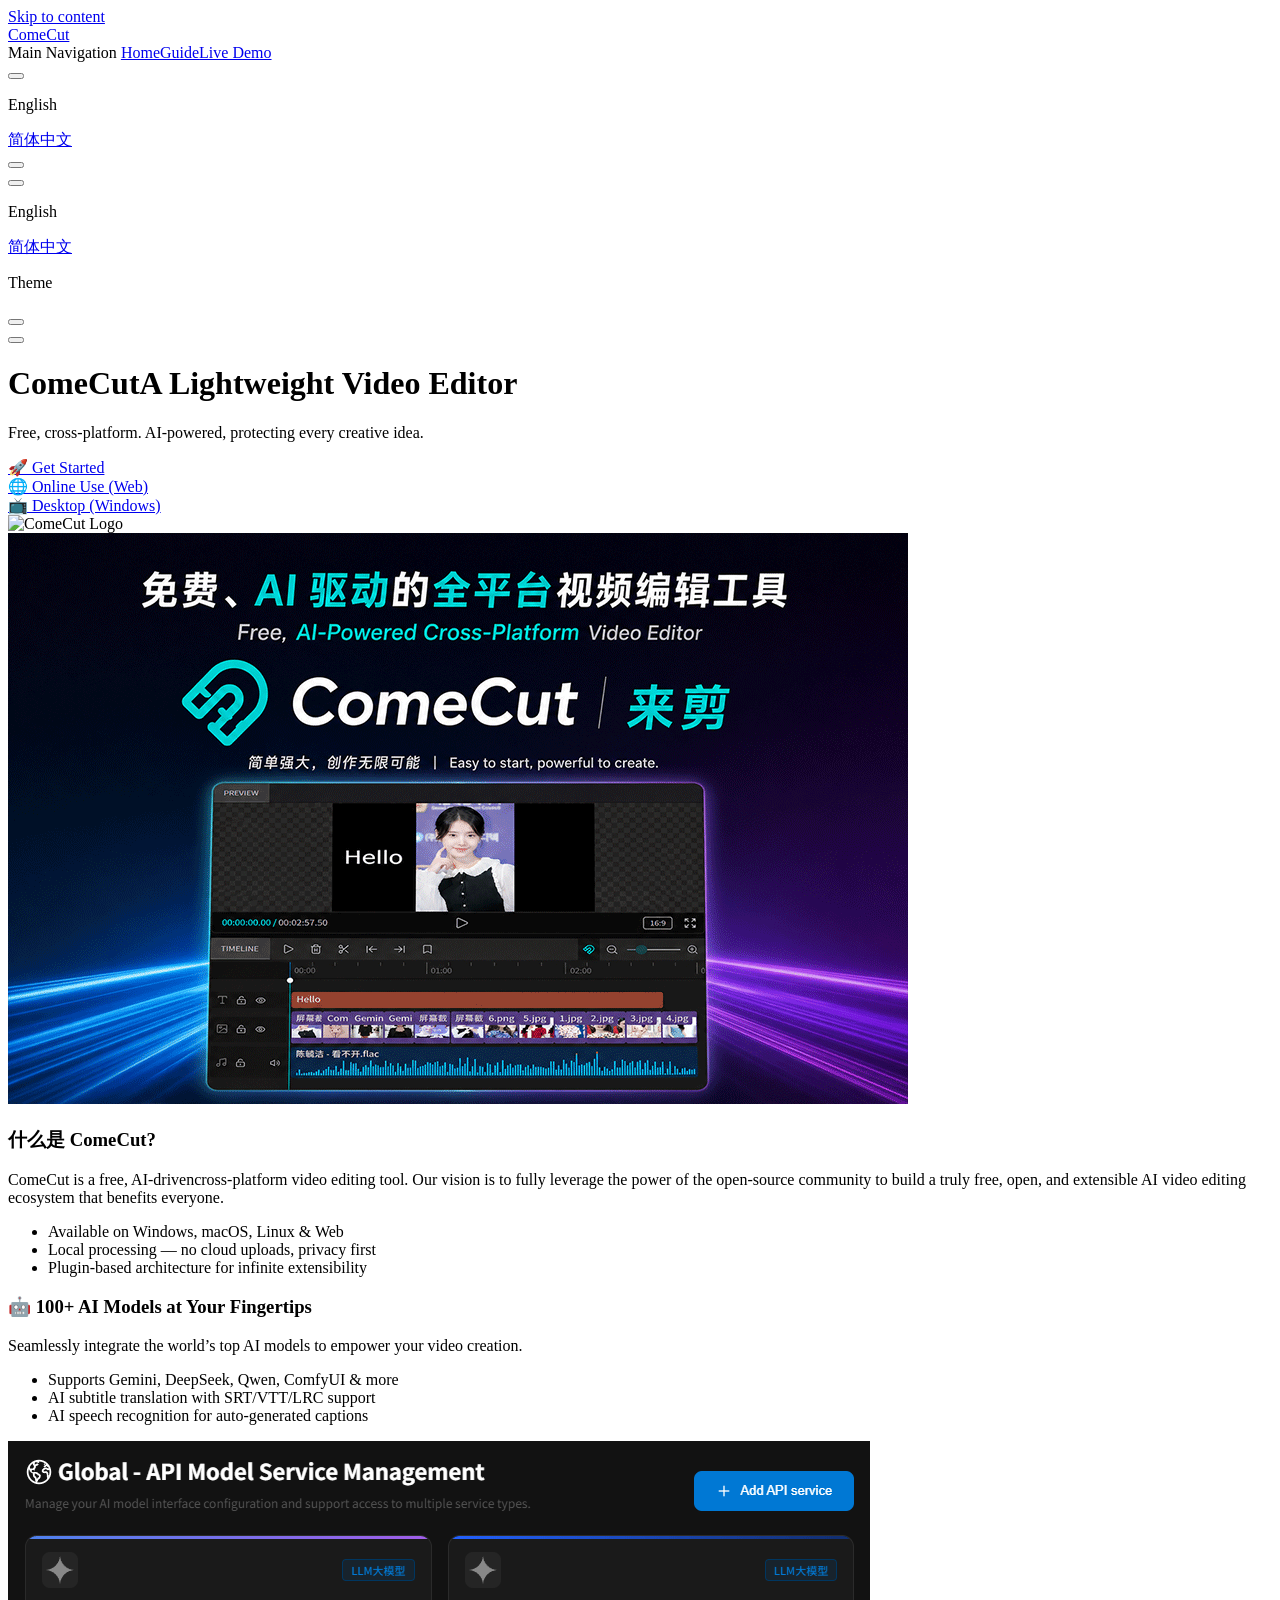
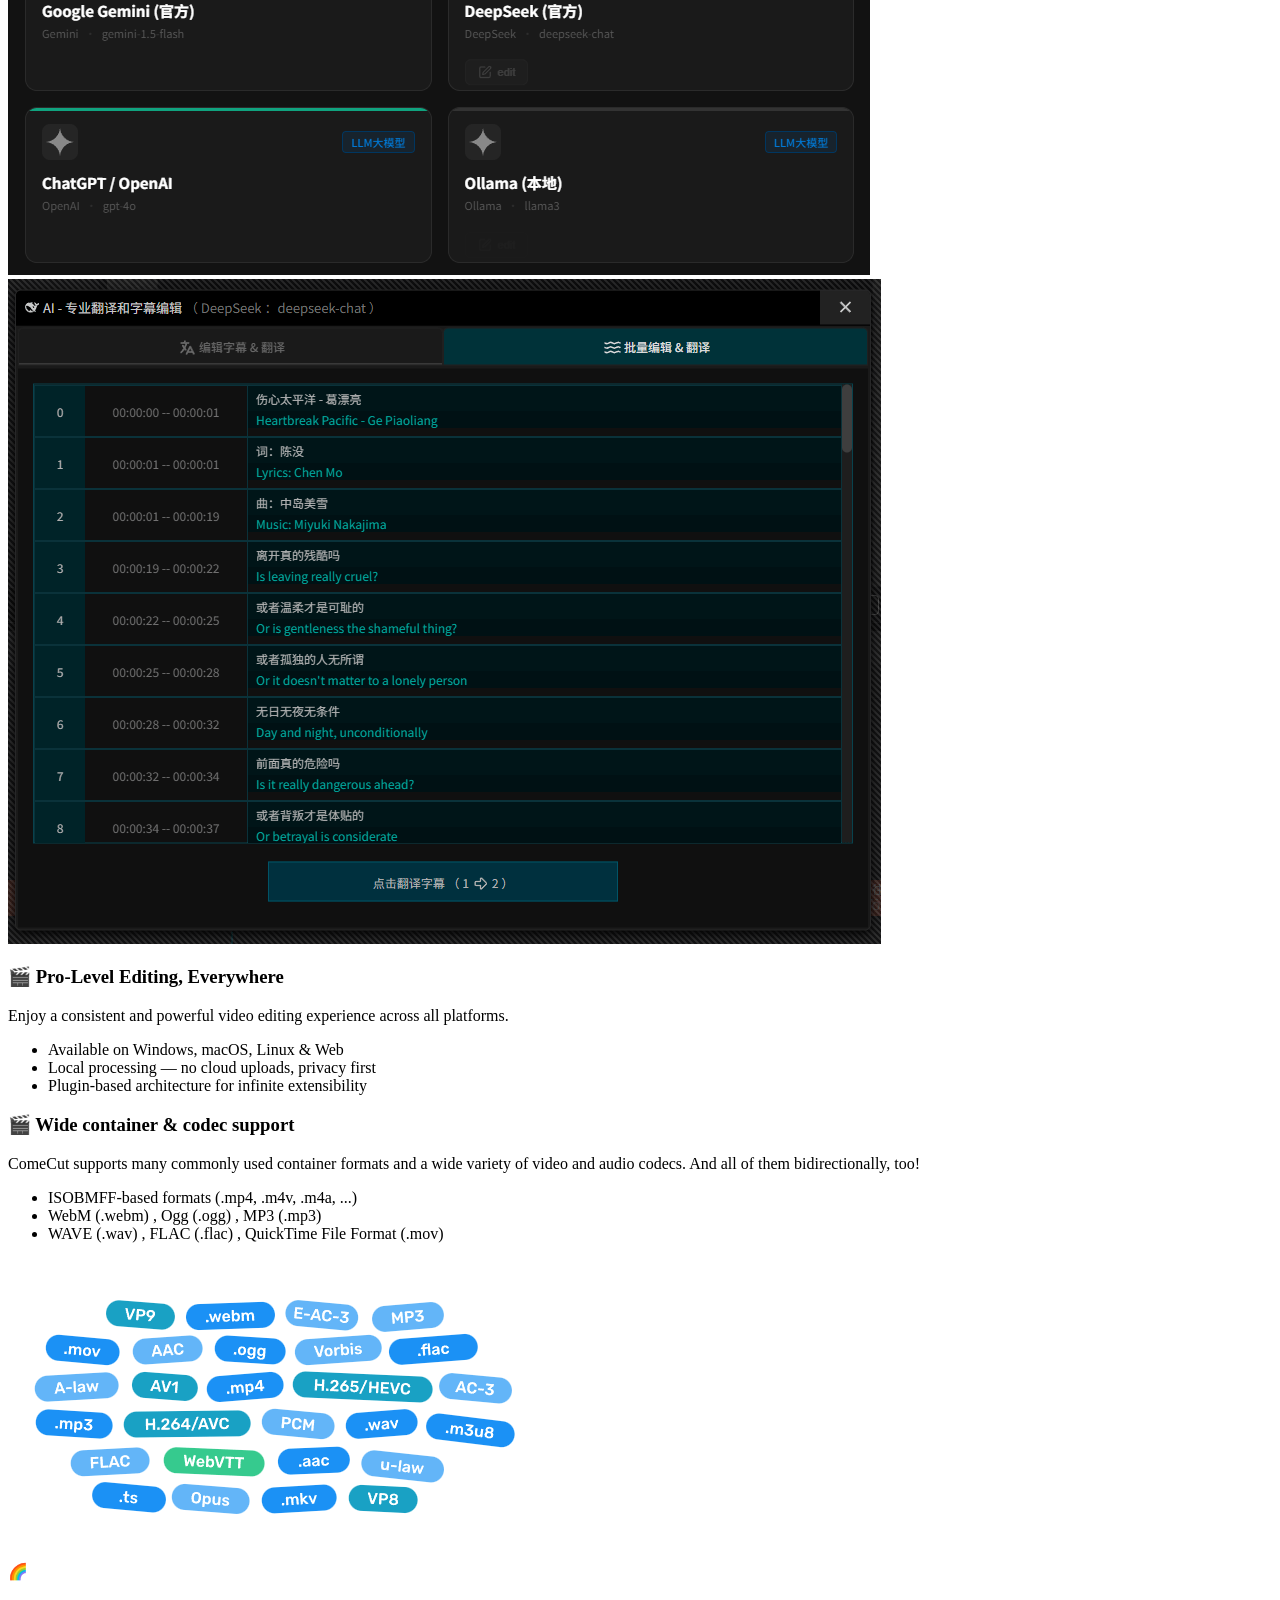
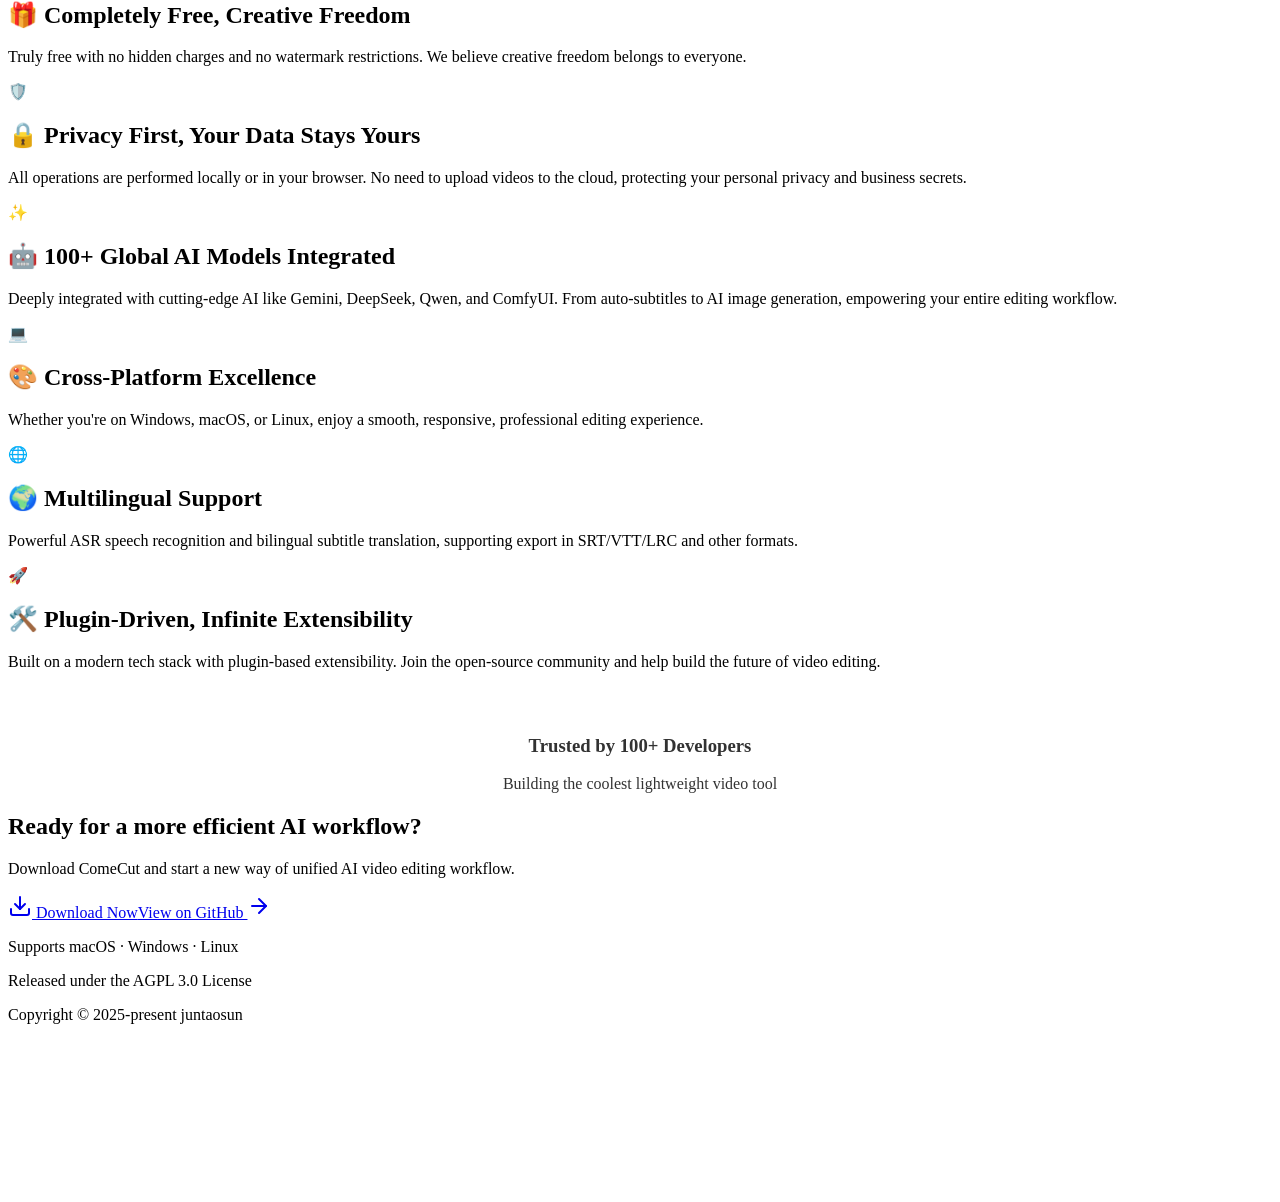
==== en/index.html @ 046f04aa "ComeCut：官方网站启动" ====
<!DOCTYPE html>
<html lang="en-US" dir="ltr">
  <head>
    <meta charset="utf-8">
    <meta name="viewport" content="width=device-width,initial-scale=1">
    <title>ComeCut</title>
    <meta name="description" content="Free, AI-Powered, Cross-Platform Video Editor">
    <meta name="generator" content="VitePress v1.6.4">
    <link rel="preload stylesheet" href="/ComeCut/assets/style._jTxrG3C.css" as="style">
    <link rel="preload stylesheet" href="/ComeCut/vp-icons.css" as="style">
    
    <script type="module" src="/ComeCut/assets/app.DKAF_57G.js"></script>
    <link rel="preload" href="/ComeCut/assets/inter-roman-latin.Di8DUHzh.woff2" as="font" type="font/woff2" crossorigin="">
    <link rel="modulepreload" href="/ComeCut/assets/chunks/theme.4TBaXpGF.js">
    <link rel="modulepreload" href="/ComeCut/assets/chunks/framework.CeqdBC-b.js">
    <link rel="modulepreload" href="/ComeCut/assets/en_index.md.BHquT-hS.lean.js">
    <link rel="icon" href="/logo.png">
    <script id="check-dark-mode">(()=>{const e=localStorage.getItem("vitepress-theme-appearance")||"auto",a=window.matchMedia("(prefers-color-scheme: dark)").matches;(!e||e==="auto"?a:e==="dark")&&document.documentElement.classList.add("dark")})();</script>
    <script id="check-mac-os">document.documentElement.classList.toggle("mac",/Mac|iPhone|iPod|iPad/i.test(navigator.platform));</script>
  </head>
  <body>
    <div id="app"><div class="Layout" data-v-d8b57b2d><!--[--><!--]--><!--[--><span tabindex="-1" data-v-fcbfc0e0></span><a href="#VPContent" class="VPSkipLink visually-hidden" data-v-fcbfc0e0>Skip to content</a><!--]--><!----><header class="VPNav" data-v-d8b57b2d data-v-7ad780c2><div class="VPNavBar" data-v-7ad780c2 data-v-9fd4d1dd><div class="wrapper" data-v-9fd4d1dd><div class="container" data-v-9fd4d1dd><div class="title" data-v-9fd4d1dd><div class="VPNavBarTitle" data-v-9fd4d1dd data-v-9f43907a><a class="title" href="/ComeCut/en/" data-v-9f43907a><!--[--><!--]--><!--[--><img class="VPImage logo" src="/ComeCut/logo.png" alt data-v-ab19afbb><!--]--><span data-v-9f43907a>ComeCut</span><!--[--><!--]--></a></div></div><div class="content" data-v-9fd4d1dd><div class="content-body" data-v-9fd4d1dd><!--[--><!--]--><div class="VPNavBarSearch search" data-v-9fd4d1dd><!----></div><nav aria-labelledby="main-nav-aria-label" class="VPNavBarMenu menu" data-v-9fd4d1dd data-v-afb2845e><span id="main-nav-aria-label" class="visually-hidden" data-v-afb2845e> Main Navigation </span><!--[--><!--[--><a class="VPLink link VPNavBarMenuLink active" href="/ComeCut/en/" tabindex="0" data-v-afb2845e data-v-815115f5><!--[--><span data-v-815115f5>Home</span><!--]--></a><!--]--><!--[--><a class="VPLink link VPNavBarMenuLink" href="/ComeCut/en/guide/" tabindex="0" data-v-afb2845e data-v-815115f5><!--[--><span data-v-815115f5>Guide</span><!--]--></a><!--]--><!--[--><a class="VPLink link vp-external-link-icon VPNavBarMenuLink" href="https://juntaosun.github.io/ComeCut/" target="_blank" rel="noreferrer" tabindex="0" data-v-afb2845e data-v-815115f5><!--[--><span data-v-815115f5>Live Demo</span><!--]--></a><!--]--><!--]--></nav><div class="VPFlyout VPNavBarTranslations translations" data-v-9fd4d1dd data-v-acee064b data-v-bfe7971f><button type="button" class="button" aria-haspopup="true" aria-expanded="false" aria-label="Language" data-v-bfe7971f><span class="text" data-v-bfe7971f><span class="vpi-languages option-icon" data-v-bfe7971f></span><!----><span class="vpi-chevron-down text-icon" data-v-bfe7971f></span></span></button><div class="menu" data-v-bfe7971f><div class="VPMenu" data-v-bfe7971f data-v-20ed86d6><!----><!--[--><!--[--><div class="items" data-v-acee064b><p class="title" data-v-acee064b>English</p><!--[--><div class="VPMenuLink" data-v-acee064b data-v-7eeeb2dc><a class="VPLink link" href="/ComeCut/" data-v-7eeeb2dc><!--[--><span data-v-7eeeb2dc>简体中文</span><!--]--></a></div><!--]--></div><!--]--><!--]--></div></div></div><div class="VPNavBarAppearance appearance" data-v-9fd4d1dd data-v-3f90c1a5><button class="VPSwitch VPSwitchAppearance" type="button" role="switch" title aria-checked="false" data-v-3f90c1a5 data-v-be9742d9 data-v-b4ccac88><span class="check" data-v-b4ccac88><span class="icon" data-v-b4ccac88><!--[--><span class="vpi-sun sun" data-v-be9742d9></span><span class="vpi-moon moon" data-v-be9742d9></span><!--]--></span></span></button></div><div class="VPSocialLinks VPNavBarSocialLinks social-links" data-v-9fd4d1dd data-v-ef6192dc data-v-e71e869c><!--[--><a class="VPSocialLink no-icon" href="https://github.com/juntaosun/ComeCut" aria-label="github" target="_blank" rel="noopener" data-v-e71e869c data-v-60a9a2d3><span class="vpi-social-github"></span></a><!--]--></div><div class="VPFlyout VPNavBarExtra extra" data-v-9fd4d1dd data-v-f953d92f data-v-bfe7971f><button type="button" class="button" aria-haspopup="true" aria-expanded="false" aria-label="extra navigation" data-v-bfe7971f><span class="vpi-more-horizontal icon" data-v-bfe7971f></span></button><div class="menu" data-v-bfe7971f><div class="VPMenu" data-v-bfe7971f data-v-20ed86d6><!----><!--[--><!--[--><div class="group translations" data-v-f953d92f><p class="trans-title" data-v-f953d92f>English</p><!--[--><div class="VPMenuLink" data-v-f953d92f data-v-7eeeb2dc><a class="VPLink link" href="/ComeCut/" data-v-7eeeb2dc><!--[--><span data-v-7eeeb2dc>简体中文</span><!--]--></a></div><!--]--></div><div class="group" data-v-f953d92f><div class="item appearance" data-v-f953d92f><p class="label" data-v-f953d92f>Theme</p><div class="appearance-action" data-v-f953d92f><button class="VPSwitch VPSwitchAppearance" type="button" role="switch" title aria-checked="false" data-v-f953d92f data-v-be9742d9 data-v-b4ccac88><span class="check" data-v-b4ccac88><span class="icon" data-v-b4ccac88><!--[--><span class="vpi-sun sun" data-v-be9742d9></span><span class="vpi-moon moon" data-v-be9742d9></span><!--]--></span></span></button></div></div></div><div class="group" data-v-f953d92f><div class="item social-links" data-v-f953d92f><div class="VPSocialLinks social-links-list" data-v-f953d92f data-v-e71e869c><!--[--><a class="VPSocialLink no-icon" href="https://github.com/juntaosun/ComeCut" aria-label="github" target="_blank" rel="noopener" data-v-e71e869c data-v-60a9a2d3><span class="vpi-social-github"></span></a><!--]--></div></div></div><!--]--><!--]--></div></div></div><!--[--><!--]--><button type="button" class="VPNavBarHamburger hamburger" aria-label="mobile navigation" aria-expanded="false" aria-controls="VPNavScreen" data-v-9fd4d1dd data-v-6bee1efd><span class="container" data-v-6bee1efd><span class="top" data-v-6bee1efd></span><span class="middle" data-v-6bee1efd></span><span class="bottom" data-v-6bee1efd></span></span></button></div></div></div></div><div class="divider" data-v-9fd4d1dd><div class="divider-line" data-v-9fd4d1dd></div></div></div><!----></header><!----><!----><div class="VPContent is-home" id="VPContent" data-v-d8b57b2d data-v-9a6c75ad><div class="VPHome" data-v-9a6c75ad data-v-e07eaea7><!--[--><!--]--><div class="VPHero has-image VPHomeHero" data-v-e07eaea7 data-v-dd8814ff><div class="container" data-v-dd8814ff><div class="main" data-v-dd8814ff><!--[--><!--]--><!--[--><h1 class="heading" data-v-dd8814ff><span class="name clip" data-v-dd8814ff>ComeCut</span><span class="text" data-v-dd8814ff>A Lightweight Video Editor</span></h1><p class="tagline" data-v-dd8814ff>Free, cross-platform. AI-powered, protecting every creative idea.</p><!--]--><!--[--><!--]--><div class="actions" data-v-dd8814ff><!--[--><div class="action" data-v-dd8814ff><a class="VPButton medium brand" href="/ComeCut/en/guide/" data-v-dd8814ff data-v-93dc4167>🚀 Get Started</a></div><div class="action" data-v-dd8814ff><a class="VPButton medium alt" href="https://juntaosun.github.io/ComeCut/" target="_blank" rel="noreferrer" data-v-dd8814ff data-v-93dc4167>🌐 Online Use (Web)</a></div><div class="action" data-v-dd8814ff><a class="VPButton medium alt" href="https://github.com/juntaosun/ComeCut/releases/" target="_blank" rel="noreferrer" data-v-dd8814ff data-v-93dc4167>📺 Desktop (Windows)</a></div><!--]--></div><!--[--><!--]--></div><div class="image" data-v-dd8814ff><div class="image-container" data-v-dd8814ff><div class="image-bg" data-v-dd8814ff></div><!--[--><!--[--><img class="VPImage image-src" src="/ComeCut/logo.png" alt="ComeCut Logo" data-v-ab19afbb><!--]--><!--]--></div></div></div></div><!--[--><!--]--><!--[--><!--[--><!--[--><div class="home-feature-cards" data-v-539a1462><div class="feature-card" data-v-539a1462><div class="card-image" data-v-539a1462><img src="/example/image01.png" alt="跨平台编辑" data-v-539a1462></div><div class="card-body" data-v-539a1462><h3 class="card-title" data-v-539a1462>什么是 ComeCut?</h3><p class="card-desc" data-v-539a1462>ComeCut is a free, AI-drivencross-platform video editing tool. Our vision is to fully leverage the power of the open-source community to build a truly free, open, and extensible AI video editing ecosystem that benefits everyone.</p><ul class="card-list" data-v-539a1462><!--[--><li data-v-539a1462>Available on Windows, macOS, Linux &amp; Web</li><li data-v-539a1462>Local processing — no cloud uploads, privacy first</li><li data-v-539a1462>Plugin-based architecture for infinite extensibility</li><!--]--></ul></div></div><div class="feature-card reverse" data-v-539a1462><div class="card-body" data-v-539a1462><h3 class="card-title" data-v-539a1462>🤖 100+ AI Models at Your Fingertips</h3><p class="card-desc" data-v-539a1462>Seamlessly integrate the world’s top AI models to empower your video creation.</p><ul class="card-list" data-v-539a1462><!--[--><li data-v-539a1462>Supports Gemini, DeepSeek, Qwen, ComfyUI &amp; more</li><li data-v-539a1462>AI subtitle translation with SRT/VTT/LRC support</li><li data-v-539a1462>AI speech recognition for auto-generated captions</li><!--]--></ul></div><div class="card-image" data-v-539a1462><img src="/example/api.png" alt="AI Model Integration" data-v-539a1462></div></div><div class="feature-card" data-v-539a1462><div class="card-image" data-v-539a1462><img src="/example/translate_cn.png" alt="Cross-Platform Editing" data-v-539a1462></div><div class="card-body" data-v-539a1462><h3 class="card-title" data-v-539a1462>🎬 Pro-Level Editing, Everywhere</h3><p class="card-desc" data-v-539a1462>Enjoy a consistent and powerful video editing experience across all platforms.</p><ul class="card-list" data-v-539a1462><!--[--><li data-v-539a1462>Available on Windows, macOS, Linux &amp; Web</li><li data-v-539a1462>Local processing — no cloud uploads, privacy first</li><li data-v-539a1462>Plugin-based architecture for infinite extensibility</li><!--]--></ul></div></div><div class="feature-card reverse" data-v-539a1462><div class="card-body" data-v-539a1462><h3 class="card-title" data-v-539a1462>🎬 Wide container &amp; codec support</h3><p class="card-desc" data-v-539a1462>ComeCut supports many commonly used container formats and a wide variety of video and audio codecs. And all of them bidirectionally, too!</p><ul class="card-list" data-v-539a1462><!--[--><li data-v-539a1462>ISOBMFF-based formats (.mp4, .m4v, .m4a, ...)</li><li data-v-539a1462>WebM (.webm) , Ogg (.ogg) , MP3 (.mp3) </li><li data-v-539a1462>WAVE (.wav) , FLAC (.flac) , QuickTime File Format (.mov)</li><!--]--></ul></div><div class="card-image" data-v-539a1462><img src="/example/codecs.png" alt="Cross-Platform Editing" data-v-539a1462></div></div></div><!--]--><!--]--><!--]--><div class="VPFeatures VPHomeFeatures" data-v-e07eaea7 data-v-b1eea84a><div class="container" data-v-b1eea84a><div class="items" data-v-b1eea84a><!--[--><div class="grid-6 item" data-v-b1eea84a><div class="VPLink no-icon VPFeature" data-v-b1eea84a data-v-bd37d1a2><!--[--><article class="box" data-v-bd37d1a2><div class="icon" data-v-bd37d1a2>🌈</div><h2 class="title" data-v-bd37d1a2>🎁 Completely Free, Creative Freedom</h2><p class="details" data-v-bd37d1a2>Truly free with no hidden charges and no watermark restrictions. We believe creative freedom belongs to everyone.</p><!----></article><!--]--></div></div><div class="grid-6 item" data-v-b1eea84a><div class="VPLink no-icon VPFeature" data-v-b1eea84a data-v-bd37d1a2><!--[--><article class="box" data-v-bd37d1a2><div class="icon" data-v-bd37d1a2>🛡️</div><h2 class="title" data-v-bd37d1a2>🔒 Privacy First, Your Data Stays Yours</h2><p class="details" data-v-bd37d1a2>All operations are performed locally or in your browser. No need to upload videos to the cloud, protecting your personal privacy and business secrets.</p><!----></article><!--]--></div></div><div class="grid-6 item" data-v-b1eea84a><div class="VPLink no-icon VPFeature" data-v-b1eea84a data-v-bd37d1a2><!--[--><article class="box" data-v-bd37d1a2><div class="icon" data-v-bd37d1a2>✨</div><h2 class="title" data-v-bd37d1a2>🤖 100+ Global AI Models Integrated</h2><p class="details" data-v-bd37d1a2>Deeply integrated with cutting-edge AI like Gemini, DeepSeek, Qwen, and ComfyUI. From auto-subtitles to AI image generation, empowering your entire editing workflow.</p><!----></article><!--]--></div></div><div class="grid-6 item" data-v-b1eea84a><div class="VPLink no-icon VPFeature" data-v-b1eea84a data-v-bd37d1a2><!--[--><article class="box" data-v-bd37d1a2><div class="icon" data-v-bd37d1a2>💻</div><h2 class="title" data-v-bd37d1a2>🎨 Cross-Platform Excellence</h2><p class="details" data-v-bd37d1a2>Whether you're on Windows, macOS, or Linux, enjoy a smooth, responsive, professional editing experience.</p><!----></article><!--]--></div></div><div class="grid-6 item" data-v-b1eea84a><div class="VPLink no-icon VPFeature" data-v-b1eea84a data-v-bd37d1a2><!--[--><article class="box" data-v-bd37d1a2><div class="icon" data-v-bd37d1a2>🌐</div><h2 class="title" data-v-bd37d1a2>🌍 Multilingual Support</h2><p class="details" data-v-bd37d1a2>Powerful ASR speech recognition and bilingual subtitle translation, supporting export in SRT/VTT/LRC and other formats.</p><!----></article><!--]--></div></div><div class="grid-6 item" data-v-b1eea84a><div class="VPLink no-icon VPFeature" data-v-b1eea84a data-v-bd37d1a2><!--[--><article class="box" data-v-bd37d1a2><div class="icon" data-v-bd37d1a2>🚀</div><h2 class="title" data-v-bd37d1a2>🛠️ Plugin-Driven, Infinite Extensibility</h2><p class="details" data-v-bd37d1a2>Built on a modern tech stack with plugin-based extensibility. Join the open-source community and help build the future of video editing.</p><!----></article><!--]--></div></div><!--]--></div></div></div><!--[--><!--]--><div class="vp-doc container" style="" data-v-e07eaea7 data-v-c141a4bd><!--[--><div style="position:relative;" data-v-e07eaea7><div><div align="center" style="margin-top:4rem;opacity:0.8;"><h3>Trusted by 100+ Developers</h3><p>Building the coolest lightweight video tool</p></div><section class="footer-banner" data-v-e2ddb511><div class="banner-container" data-v-e2ddb511><h2 class="title" data-v-e2ddb511>Ready for a more efficient AI workflow?</h2><p class="description" data-v-e2ddb511>Download ComeCut and start a new way of unified AI video editing workflow.</p><div class="actions" data-v-e2ddb511><a href="https://github.com/juntaosun/ComeCut/releases/" class="btn primary" data-v-e2ddb511><svg xmlns="http://www.w3.org/2000/svg" width="24" height="24" viewBox="0 0 24 24" fill="none" stroke="currentColor" stroke-width="2" stroke-linecap="round" stroke-linejoin="round" class="lucide lucide-download w-5 h-5" data-v-e2ddb511><path d="M21 15v4a2 2 0 0 1-2 2H5a2 2 0 0 1-2-2v-4" data-v-e2ddb511></path><polyline points="7 10 12 15 17 10" data-v-e2ddb511></polyline><line x1="12" x2="12" y1="15" y2="3" data-v-e2ddb511></line></svg> Download Now</a><a href="https://github.com/juntaosun/ComeCut" target="_blank" class="btn secondary" data-v-e2ddb511>View on GitHub <svg xmlns="http://www.w3.org/2000/svg" width="24" height="24" viewBox="0 0 24 24" fill="none" stroke="currentColor" stroke-width="2" stroke-linecap="round" stroke-linejoin="round" class="lucide lucide-arrow-right w-5 h-5" data-v-e2ddb511><path d="M5 12h14" data-v-e2ddb511></path><path d="m12 5 7 7-7 7" data-v-e2ddb511></path></svg></a></div><p class="platforms" data-v-e2ddb511>Supports macOS · Windows · Linux</p></div></section></div></div><!--]--></div></div></div><footer class="VPFooter" data-v-d8b57b2d data-v-566314d4><div class="container" data-v-566314d4><p class="message" data-v-566314d4>Released under the AGPL 3.0 License</p><p class="copyright" data-v-566314d4>Copyright © 2025-present juntaosun</p></div></footer><!--[--><canvas class="dynamic-background" data-v-1b73e314></canvas><!--]--></div></div>
    <script>window.__VP_HASH_MAP__=JSON.parse("{\"en_guide_ai-features.md\":\"COujKbH0\",\"en_guide_index.md\":\"BZjYGaL-\",\"en_guide_roadmap.md\":\"DN-0aW7H\",\"en_index.md\":\"BHquT-hS\",\"guide_ai-features.md\":\"DVxpQNf4\",\"guide_index.md\":\"P1BCwOcU\",\"guide_roadmap.md\":\"D7AvK8yc\",\"index.md\":\"Cno0zvR0\"}");window.__VP_SITE_DATA__=JSON.parse("{\"lang\":\"en-US\",\"dir\":\"ltr\",\"title\":\"ComeCut\",\"description\":\"Free, Open-Source, AI-Powered Cross-Platform Video Editor\",\"base\":\"/ComeCut/\",\"head\":[],\"router\":{\"prefetchLinks\":true},\"appearance\":true,\"themeConfig\":{},\"locales\":{\"root\":{\"label\":\"简体中文\",\"lang\":\"zh-CN\",\"title\":\"ComeCut 「来剪」\",\"description\":\"免费、AI 驱动、全平台视频编辑工具\",\"themeConfig\":{\"logo\":\"/logo.png\",\"nav\":[{\"text\":\"首页\",\"link\":\"/\"},{\"text\":\"指南\",\"link\":\"/guide/\"},{\"text\":\"在线演示\",\"link\":\"https://juntaosun.github.io/ComeCut/\"}],\"sidebar\":[{\"text\":\"入门指南\",\"items\":[{\"text\":\"什么是 ComeCut\",\"link\":\"/guide/\"},{\"text\":\"AI 驱动特性\",\"link\":\"/guide/ai-features\"},{\"text\":\"路线图\",\"link\":\"/guide/roadmap\"}]}],\"socialLinks\":[{\"icon\":\"github\",\"link\":\"https://github.com/juntaosun/ComeCut\"}],\"footer\":{\"message\":\"基于 AGPL 3.0 协议发布\",\"copyright\":\"Copyright © 2025-present juntaosun\"},\"editLink\":{\"pattern\":\"https://github.com/juntaosun/ComeCut/edit/main/vitepress/:path\",\"text\":\"在 GitHub 上编辑此页\"},\"lastUpdated\":{\"text\":\"最后更新于\"},\"docFooter\":{\"prev\":\"上一页\",\"next\":\"下一页\"},\"outline\":{\"label\":\"页面导航\"},\"darkModeSwitchLabel\":\"主题\",\"sidebarMenuLabel\":\"菜单\",\"returnToTopLabel\":\"回到顶部\",\"langMenuLabel\":\"语言\",\"search\":{\"provider\":\"local\",\"options\":{\"translations\":{\"button\":{\"buttonText\":\"搜索文档\",\"buttonAriaLabel\":\"搜索文档\"},\"modal\":{\"noResultsText\":\"无法找到相关结果\",\"resetButtonTitle\":\"清除查询条件\",\"footer\":{\"selectText\":\"选择\",\"navigateText\":\"切换\",\"closeText\":\"关闭\"}}}}}}},\"en\":{\"label\":\"English\",\"lang\":\"en-US\",\"title\":\"ComeCut\",\"description\":\"Free, AI-Powered, Cross-Platform Video Editor\",\"themeConfig\":{\"logo\":\"/logo.png\",\"nav\":[{\"text\":\"Home\",\"link\":\"/en/\"},{\"text\":\"Guide\",\"link\":\"/en/guide/\"},{\"text\":\"Live Demo\",\"link\":\"https://juntaosun.github.io/ComeCut/\"}],\"sidebar\":[{\"text\":\"Getting Started\",\"items\":[{\"text\":\"What is ComeCut\",\"link\":\"/en/guide/\"},{\"text\":\"AI-Powered Features\",\"link\":\"/en/guide/ai-features\"},{\"text\":\"Roadmap\",\"link\":\"/en/guide/roadmap\"}]}],\"socialLinks\":[{\"icon\":\"github\",\"link\":\"https://github.com/juntaosun/ComeCut\"}],\"footer\":{\"message\":\"Released under the AGPL 3.0 License\",\"copyright\":\"Copyright © 2025-present juntaosun\"},\"editLink\":{\"pattern\":\"https://github.com/juntaosun/ComeCut/edit/main/vitepress/en/:path\",\"text\":\"Edit this page on GitHub\"},\"lastUpdated\":{\"text\":\"Last updated\"},\"docFooter\":{\"prev\":\"Previous page\",\"next\":\"Next page\"},\"outline\":{\"label\":\"On this page\"},\"darkModeSwitchLabel\":\"Theme\",\"sidebarMenuLabel\":\"Menu\",\"returnToTopLabel\":\"Return to top\",\"langMenuLabel\":\"Language\",\"search\":{\"provider\":\"local\",\"options\":{\"translations\":{\"button\":{\"buttonText\":\"Search\",\"buttonAriaLabel\":\"Search\"},\"modal\":{\"noResultsText\":\"No results found\",\"resetButtonTitle\":\"Clear search\",\"footer\":{\"selectText\":\"to select\",\"navigateText\":\"to navigate\",\"closeText\":\"to close\"}}}}}}}},\"scrollOffset\":134,\"cleanUrls\":true}");</script>
    
  </body>
</html>
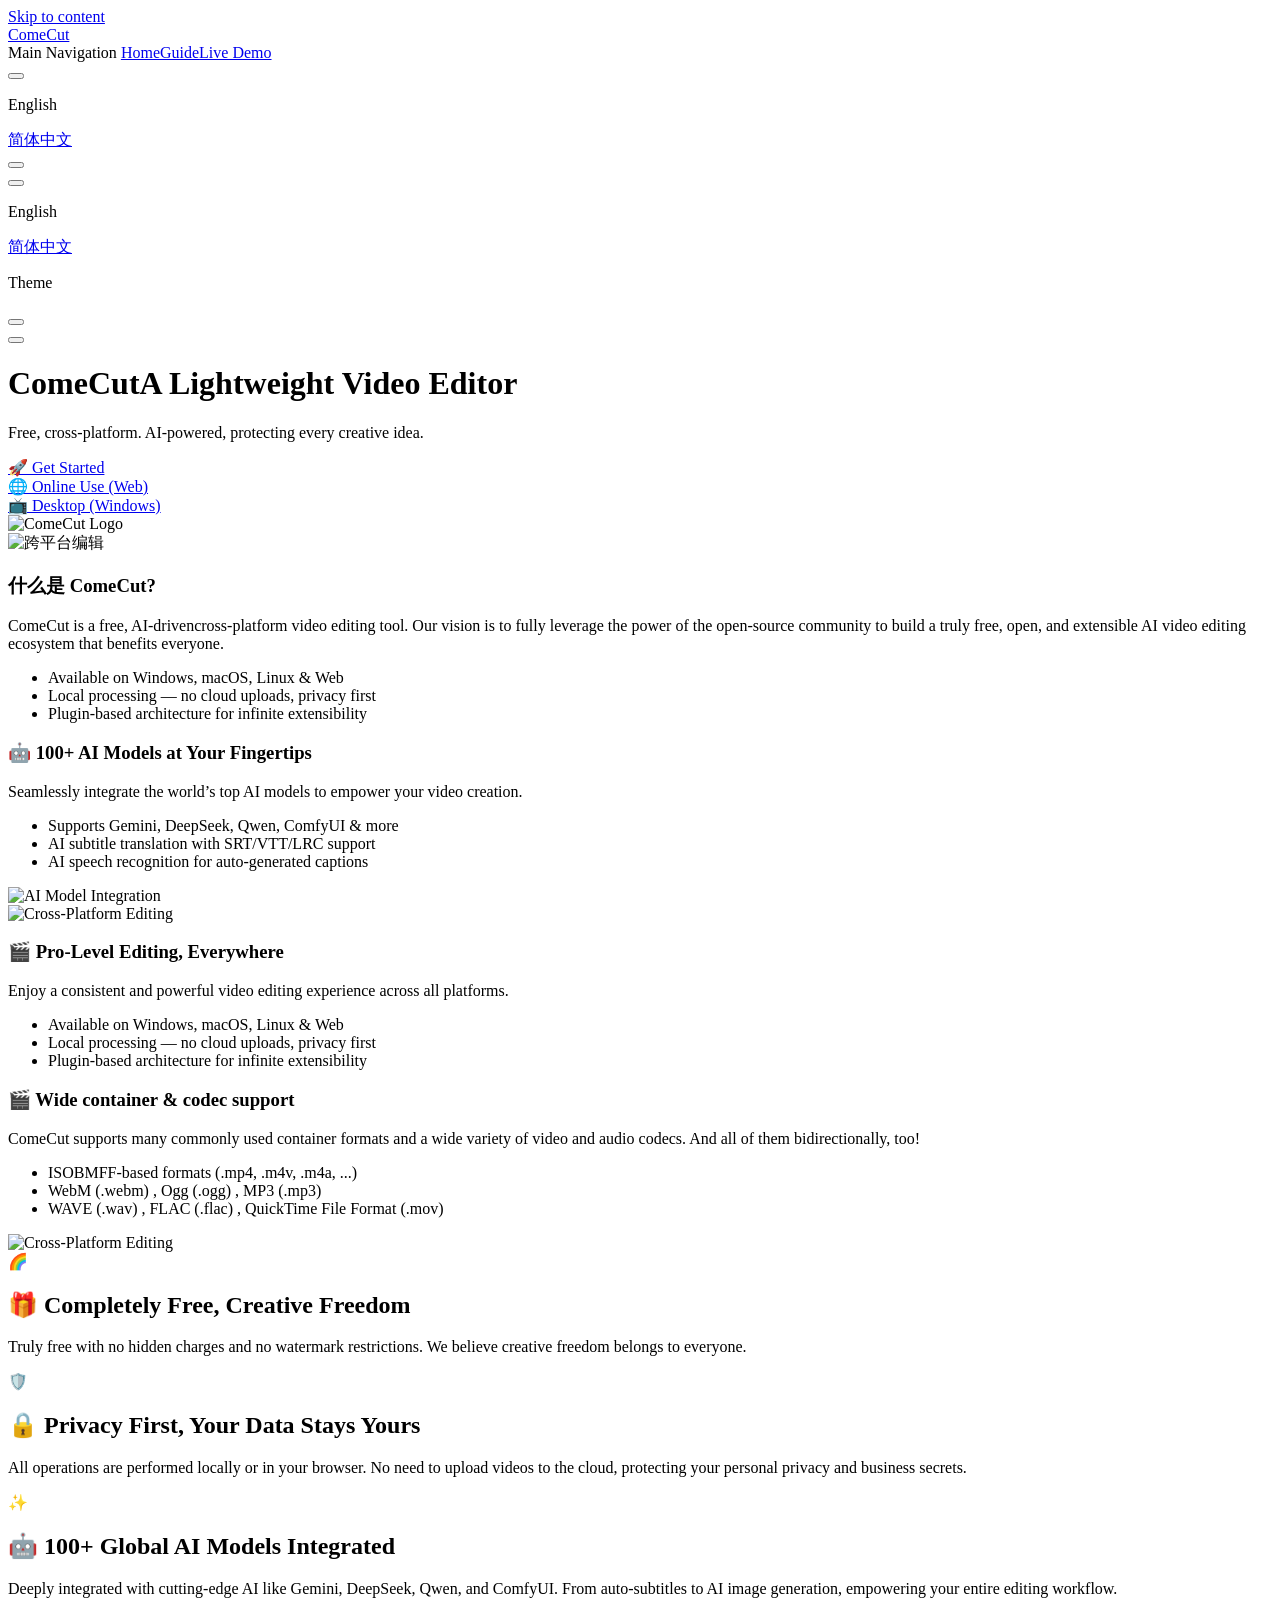
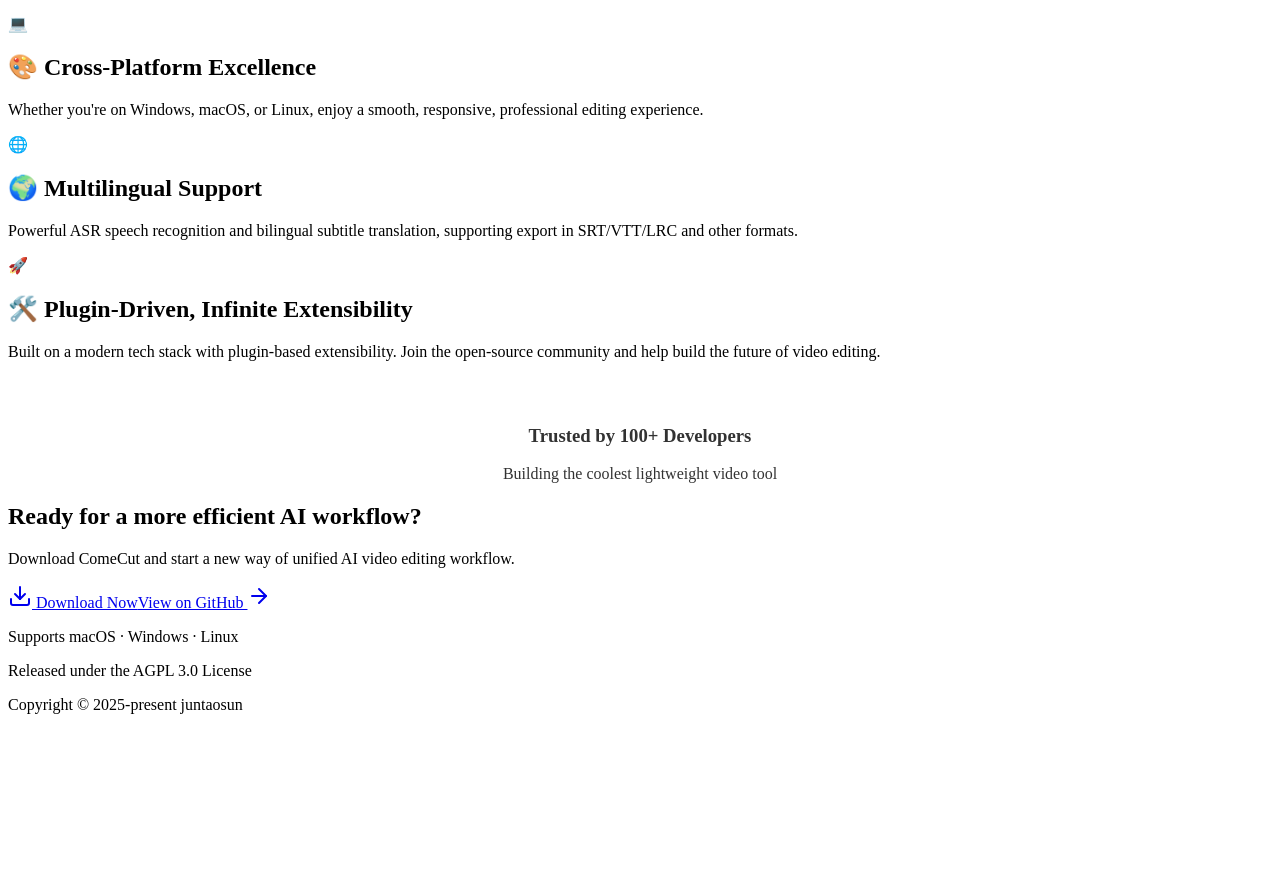
==== commit 05c464d1: "ComeCut：官方网站展示" ====
--- a/en/index.html
+++ b/en/index.html
@@ -6,12 +6,12 @@
     <title>ComeCut</title>
     <meta name="description" content="Free, AI-Powered, Cross-Platform Video Editor">
     <meta name="generator" content="VitePress v1.6.4">
-    <link rel="preload stylesheet" href="/ComeCut/assets/style._jTxrG3C.css" as="style">
+    <link rel="preload stylesheet" href="/ComeCut/assets/style.BaRGkJJI.css" as="style">
     <link rel="preload stylesheet" href="/ComeCut/vp-icons.css" as="style">
     
-    <script type="module" src="/ComeCut/assets/app.DKAF_57G.js"></script>
+    <script type="module" src="/ComeCut/assets/app.C3Fz5YJv.js"></script>
     <link rel="preload" href="/ComeCut/assets/inter-roman-latin.Di8DUHzh.woff2" as="font" type="font/woff2" crossorigin="">
-    <link rel="modulepreload" href="/ComeCut/assets/chunks/theme.4TBaXpGF.js">
+    <link rel="modulepreload" href="/ComeCut/assets/chunks/theme.DEL4OrUo.js">
     <link rel="modulepreload" href="/ComeCut/assets/chunks/framework.CeqdBC-b.js">
     <link rel="modulepreload" href="/ComeCut/assets/en_index.md.BHquT-hS.lean.js">
     <link rel="icon" href="/logo.png">
@@ -19,8 +19,8 @@
     <script id="check-mac-os">document.documentElement.classList.toggle("mac",/Mac|iPhone|iPod|iPad/i.test(navigator.platform));</script>
   </head>
   <body>
-    <div id="app"><div class="Layout" data-v-d8b57b2d><!--[--><!--]--><!--[--><span tabindex="-1" data-v-fcbfc0e0></span><a href="#VPContent" class="VPSkipLink visually-hidden" data-v-fcbfc0e0>Skip to content</a><!--]--><!----><header class="VPNav" data-v-d8b57b2d data-v-7ad780c2><div class="VPNavBar" data-v-7ad780c2 data-v-9fd4d1dd><div class="wrapper" data-v-9fd4d1dd><div class="container" data-v-9fd4d1dd><div class="title" data-v-9fd4d1dd><div class="VPNavBarTitle" data-v-9fd4d1dd data-v-9f43907a><a class="title" href="/ComeCut/en/" data-v-9f43907a><!--[--><!--]--><!--[--><img class="VPImage logo" src="/ComeCut/logo.png" alt data-v-ab19afbb><!--]--><span data-v-9f43907a>ComeCut</span><!--[--><!--]--></a></div></div><div class="content" data-v-9fd4d1dd><div class="content-body" data-v-9fd4d1dd><!--[--><!--]--><div class="VPNavBarSearch search" data-v-9fd4d1dd><!----></div><nav aria-labelledby="main-nav-aria-label" class="VPNavBarMenu menu" data-v-9fd4d1dd data-v-afb2845e><span id="main-nav-aria-label" class="visually-hidden" data-v-afb2845e> Main Navigation </span><!--[--><!--[--><a class="VPLink link VPNavBarMenuLink active" href="/ComeCut/en/" tabindex="0" data-v-afb2845e data-v-815115f5><!--[--><span data-v-815115f5>Home</span><!--]--></a><!--]--><!--[--><a class="VPLink link VPNavBarMenuLink" href="/ComeCut/en/guide/" tabindex="0" data-v-afb2845e data-v-815115f5><!--[--><span data-v-815115f5>Guide</span><!--]--></a><!--]--><!--[--><a class="VPLink link vp-external-link-icon VPNavBarMenuLink" href="https://juntaosun.github.io/ComeCut/" target="_blank" rel="noreferrer" tabindex="0" data-v-afb2845e data-v-815115f5><!--[--><span data-v-815115f5>Live Demo</span><!--]--></a><!--]--><!--]--></nav><div class="VPFlyout VPNavBarTranslations translations" data-v-9fd4d1dd data-v-acee064b data-v-bfe7971f><button type="button" class="button" aria-haspopup="true" aria-expanded="false" aria-label="Language" data-v-bfe7971f><span class="text" data-v-bfe7971f><span class="vpi-languages option-icon" data-v-bfe7971f></span><!----><span class="vpi-chevron-down text-icon" data-v-bfe7971f></span></span></button><div class="menu" data-v-bfe7971f><div class="VPMenu" data-v-bfe7971f data-v-20ed86d6><!----><!--[--><!--[--><div class="items" data-v-acee064b><p class="title" data-v-acee064b>English</p><!--[--><div class="VPMenuLink" data-v-acee064b data-v-7eeeb2dc><a class="VPLink link" href="/ComeCut/" data-v-7eeeb2dc><!--[--><span data-v-7eeeb2dc>简体中文</span><!--]--></a></div><!--]--></div><!--]--><!--]--></div></div></div><div class="VPNavBarAppearance appearance" data-v-9fd4d1dd data-v-3f90c1a5><button class="VPSwitch VPSwitchAppearance" type="button" role="switch" title aria-checked="false" data-v-3f90c1a5 data-v-be9742d9 data-v-b4ccac88><span class="check" data-v-b4ccac88><span class="icon" data-v-b4ccac88><!--[--><span class="vpi-sun sun" data-v-be9742d9></span><span class="vpi-moon moon" data-v-be9742d9></span><!--]--></span></span></button></div><div class="VPSocialLinks VPNavBarSocialLinks social-links" data-v-9fd4d1dd data-v-ef6192dc data-v-e71e869c><!--[--><a class="VPSocialLink no-icon" href="https://github.com/juntaosun/ComeCut" aria-label="github" target="_blank" rel="noopener" data-v-e71e869c data-v-60a9a2d3><span class="vpi-social-github"></span></a><!--]--></div><div class="VPFlyout VPNavBarExtra extra" data-v-9fd4d1dd data-v-f953d92f data-v-bfe7971f><button type="button" class="button" aria-haspopup="true" aria-expanded="false" aria-label="extra navigation" data-v-bfe7971f><span class="vpi-more-horizontal icon" data-v-bfe7971f></span></button><div class="menu" data-v-bfe7971f><div class="VPMenu" data-v-bfe7971f data-v-20ed86d6><!----><!--[--><!--[--><div class="group translations" data-v-f953d92f><p class="trans-title" data-v-f953d92f>English</p><!--[--><div class="VPMenuLink" data-v-f953d92f data-v-7eeeb2dc><a class="VPLink link" href="/ComeCut/" data-v-7eeeb2dc><!--[--><span data-v-7eeeb2dc>简体中文</span><!--]--></a></div><!--]--></div><div class="group" data-v-f953d92f><div class="item appearance" data-v-f953d92f><p class="label" data-v-f953d92f>Theme</p><div class="appearance-action" data-v-f953d92f><button class="VPSwitch VPSwitchAppearance" type="button" role="switch" title aria-checked="false" data-v-f953d92f data-v-be9742d9 data-v-b4ccac88><span class="check" data-v-b4ccac88><span class="icon" data-v-b4ccac88><!--[--><span class="vpi-sun sun" data-v-be9742d9></span><span class="vpi-moon moon" data-v-be9742d9></span><!--]--></span></span></button></div></div></div><div class="group" data-v-f953d92f><div class="item social-links" data-v-f953d92f><div class="VPSocialLinks social-links-list" data-v-f953d92f data-v-e71e869c><!--[--><a class="VPSocialLink no-icon" href="https://github.com/juntaosun/ComeCut" aria-label="github" target="_blank" rel="noopener" data-v-e71e869c data-v-60a9a2d3><span class="vpi-social-github"></span></a><!--]--></div></div></div><!--]--><!--]--></div></div></div><!--[--><!--]--><button type="button" class="VPNavBarHamburger hamburger" aria-label="mobile navigation" aria-expanded="false" aria-controls="VPNavScreen" data-v-9fd4d1dd data-v-6bee1efd><span class="container" data-v-6bee1efd><span class="top" data-v-6bee1efd></span><span class="middle" data-v-6bee1efd></span><span class="bottom" data-v-6bee1efd></span></span></button></div></div></div></div><div class="divider" data-v-9fd4d1dd><div class="divider-line" data-v-9fd4d1dd></div></div></div><!----></header><!----><!----><div class="VPContent is-home" id="VPContent" data-v-d8b57b2d data-v-9a6c75ad><div class="VPHome" data-v-9a6c75ad data-v-e07eaea7><!--[--><!--]--><div class="VPHero has-image VPHomeHero" data-v-e07eaea7 data-v-dd8814ff><div class="container" data-v-dd8814ff><div class="main" data-v-dd8814ff><!--[--><!--]--><!--[--><h1 class="heading" data-v-dd8814ff><span class="name clip" data-v-dd8814ff>ComeCut</span><span class="text" data-v-dd8814ff>A Lightweight Video Editor</span></h1><p class="tagline" data-v-dd8814ff>Free, cross-platform. AI-powered, protecting every creative idea.</p><!--]--><!--[--><!--]--><div class="actions" data-v-dd8814ff><!--[--><div class="action" data-v-dd8814ff><a class="VPButton medium brand" href="/ComeCut/en/guide/" data-v-dd8814ff data-v-93dc4167>🚀 Get Started</a></div><div class="action" data-v-dd8814ff><a class="VPButton medium alt" href="https://juntaosun.github.io/ComeCut/" target="_blank" rel="noreferrer" data-v-dd8814ff data-v-93dc4167>🌐 Online Use (Web)</a></div><div class="action" data-v-dd8814ff><a class="VPButton medium alt" href="https://github.com/juntaosun/ComeCut/releases/" target="_blank" rel="noreferrer" data-v-dd8814ff data-v-93dc4167>📺 Desktop (Windows)</a></div><!--]--></div><!--[--><!--]--></div><div class="image" data-v-dd8814ff><div class="image-container" data-v-dd8814ff><div class="image-bg" data-v-dd8814ff></div><!--[--><!--[--><img class="VPImage image-src" src="/ComeCut/logo.png" alt="ComeCut Logo" data-v-ab19afbb><!--]--><!--]--></div></div></div></div><!--[--><!--]--><!--[--><!--[--><!--[--><div class="home-feature-cards" data-v-539a1462><div class="feature-card" data-v-539a1462><div class="card-image" data-v-539a1462><img src="/example/image01.png" alt="跨平台编辑" data-v-539a1462></div><div class="card-body" data-v-539a1462><h3 class="card-title" data-v-539a1462>什么是 ComeCut?</h3><p class="card-desc" data-v-539a1462>ComeCut is a free, AI-drivencross-platform video editing tool. Our vision is to fully leverage the power of the open-source community to build a truly free, open, and extensible AI video editing ecosystem that benefits everyone.</p><ul class="card-list" data-v-539a1462><!--[--><li data-v-539a1462>Available on Windows, macOS, Linux &amp; Web</li><li data-v-539a1462>Local processing — no cloud uploads, privacy first</li><li data-v-539a1462>Plugin-based architecture for infinite extensibility</li><!--]--></ul></div></div><div class="feature-card reverse" data-v-539a1462><div class="card-body" data-v-539a1462><h3 class="card-title" data-v-539a1462>🤖 100+ AI Models at Your Fingertips</h3><p class="card-desc" data-v-539a1462>Seamlessly integrate the world’s top AI models to empower your video creation.</p><ul class="card-list" data-v-539a1462><!--[--><li data-v-539a1462>Supports Gemini, DeepSeek, Qwen, ComfyUI &amp; more</li><li data-v-539a1462>AI subtitle translation with SRT/VTT/LRC support</li><li data-v-539a1462>AI speech recognition for auto-generated captions</li><!--]--></ul></div><div class="card-image" data-v-539a1462><img src="/example/api.png" alt="AI Model Integration" data-v-539a1462></div></div><div class="feature-card" data-v-539a1462><div class="card-image" data-v-539a1462><img src="/example/translate_cn.png" alt="Cross-Platform Editing" data-v-539a1462></div><div class="card-body" data-v-539a1462><h3 class="card-title" data-v-539a1462>🎬 Pro-Level Editing, Everywhere</h3><p class="card-desc" data-v-539a1462>Enjoy a consistent and powerful video editing experience across all platforms.</p><ul class="card-list" data-v-539a1462><!--[--><li data-v-539a1462>Available on Windows, macOS, Linux &amp; Web</li><li data-v-539a1462>Local processing — no cloud uploads, privacy first</li><li data-v-539a1462>Plugin-based architecture for infinite extensibility</li><!--]--></ul></div></div><div class="feature-card reverse" data-v-539a1462><div class="card-body" data-v-539a1462><h3 class="card-title" data-v-539a1462>🎬 Wide container &amp; codec support</h3><p class="card-desc" data-v-539a1462>ComeCut supports many commonly used container formats and a wide variety of video and audio codecs. And all of them bidirectionally, too!</p><ul class="card-list" data-v-539a1462><!--[--><li data-v-539a1462>ISOBMFF-based formats (.mp4, .m4v, .m4a, ...)</li><li data-v-539a1462>WebM (.webm) , Ogg (.ogg) , MP3 (.mp3) </li><li data-v-539a1462>WAVE (.wav) , FLAC (.flac) , QuickTime File Format (.mov)</li><!--]--></ul></div><div class="card-image" data-v-539a1462><img src="/example/codecs.png" alt="Cross-Platform Editing" data-v-539a1462></div></div></div><!--]--><!--]--><!--]--><div class="VPFeatures VPHomeFeatures" data-v-e07eaea7 data-v-b1eea84a><div class="container" data-v-b1eea84a><div class="items" data-v-b1eea84a><!--[--><div class="grid-6 item" data-v-b1eea84a><div class="VPLink no-icon VPFeature" data-v-b1eea84a data-v-bd37d1a2><!--[--><article class="box" data-v-bd37d1a2><div class="icon" data-v-bd37d1a2>🌈</div><h2 class="title" data-v-bd37d1a2>🎁 Completely Free, Creative Freedom</h2><p class="details" data-v-bd37d1a2>Truly free with no hidden charges and no watermark restrictions. We believe creative freedom belongs to everyone.</p><!----></article><!--]--></div></div><div class="grid-6 item" data-v-b1eea84a><div class="VPLink no-icon VPFeature" data-v-b1eea84a data-v-bd37d1a2><!--[--><article class="box" data-v-bd37d1a2><div class="icon" data-v-bd37d1a2>🛡️</div><h2 class="title" data-v-bd37d1a2>🔒 Privacy First, Your Data Stays Yours</h2><p class="details" data-v-bd37d1a2>All operations are performed locally or in your browser. No need to upload videos to the cloud, protecting your personal privacy and business secrets.</p><!----></article><!--]--></div></div><div class="grid-6 item" data-v-b1eea84a><div class="VPLink no-icon VPFeature" data-v-b1eea84a data-v-bd37d1a2><!--[--><article class="box" data-v-bd37d1a2><div class="icon" data-v-bd37d1a2>✨</div><h2 class="title" data-v-bd37d1a2>🤖 100+ Global AI Models Integrated</h2><p class="details" data-v-bd37d1a2>Deeply integrated with cutting-edge AI like Gemini, DeepSeek, Qwen, and ComfyUI. From auto-subtitles to AI image generation, empowering your entire editing workflow.</p><!----></article><!--]--></div></div><div class="grid-6 item" data-v-b1eea84a><div class="VPLink no-icon VPFeature" data-v-b1eea84a data-v-bd37d1a2><!--[--><article class="box" data-v-bd37d1a2><div class="icon" data-v-bd37d1a2>💻</div><h2 class="title" data-v-bd37d1a2>🎨 Cross-Platform Excellence</h2><p class="details" data-v-bd37d1a2>Whether you're on Windows, macOS, or Linux, enjoy a smooth, responsive, professional editing experience.</p><!----></article><!--]--></div></div><div class="grid-6 item" data-v-b1eea84a><div class="VPLink no-icon VPFeature" data-v-b1eea84a data-v-bd37d1a2><!--[--><article class="box" data-v-bd37d1a2><div class="icon" data-v-bd37d1a2>🌐</div><h2 class="title" data-v-bd37d1a2>🌍 Multilingual Support</h2><p class="details" data-v-bd37d1a2>Powerful ASR speech recognition and bilingual subtitle translation, supporting export in SRT/VTT/LRC and other formats.</p><!----></article><!--]--></div></div><div class="grid-6 item" data-v-b1eea84a><div class="VPLink no-icon VPFeature" data-v-b1eea84a data-v-bd37d1a2><!--[--><article class="box" data-v-bd37d1a2><div class="icon" data-v-bd37d1a2>🚀</div><h2 class="title" data-v-bd37d1a2>🛠️ Plugin-Driven, Infinite Extensibility</h2><p class="details" data-v-bd37d1a2>Built on a modern tech stack with plugin-based extensibility. Join the open-source community and help build the future of video editing.</p><!----></article><!--]--></div></div><!--]--></div></div></div><!--[--><!--]--><div class="vp-doc container" style="" data-v-e07eaea7 data-v-c141a4bd><!--[--><div style="position:relative;" data-v-e07eaea7><div><div align="center" style="margin-top:4rem;opacity:0.8;"><h3>Trusted by 100+ Developers</h3><p>Building the coolest lightweight video tool</p></div><section class="footer-banner" data-v-e2ddb511><div class="banner-container" data-v-e2ddb511><h2 class="title" data-v-e2ddb511>Ready for a more efficient AI workflow?</h2><p class="description" data-v-e2ddb511>Download ComeCut and start a new way of unified AI video editing workflow.</p><div class="actions" data-v-e2ddb511><a href="https://github.com/juntaosun/ComeCut/releases/" class="btn primary" data-v-e2ddb511><svg xmlns="http://www.w3.org/2000/svg" width="24" height="24" viewBox="0 0 24 24" fill="none" stroke="currentColor" stroke-width="2" stroke-linecap="round" stroke-linejoin="round" class="lucide lucide-download w-5 h-5" data-v-e2ddb511><path d="M21 15v4a2 2 0 0 1-2 2H5a2 2 0 0 1-2-2v-4" data-v-e2ddb511></path><polyline points="7 10 12 15 17 10" data-v-e2ddb511></polyline><line x1="12" x2="12" y1="15" y2="3" data-v-e2ddb511></line></svg> Download Now</a><a href="https://github.com/juntaosun/ComeCut" target="_blank" class="btn secondary" data-v-e2ddb511>View on GitHub <svg xmlns="http://www.w3.org/2000/svg" width="24" height="24" viewBox="0 0 24 24" fill="none" stroke="currentColor" stroke-width="2" stroke-linecap="round" stroke-linejoin="round" class="lucide lucide-arrow-right w-5 h-5" data-v-e2ddb511><path d="M5 12h14" data-v-e2ddb511></path><path d="m12 5 7 7-7 7" data-v-e2ddb511></path></svg></a></div><p class="platforms" data-v-e2ddb511>Supports macOS · Windows · Linux</p></div></section></div></div><!--]--></div></div></div><footer class="VPFooter" data-v-d8b57b2d data-v-566314d4><div class="container" data-v-566314d4><p class="message" data-v-566314d4>Released under the AGPL 3.0 License</p><p class="copyright" data-v-566314d4>Copyright © 2025-present juntaosun</p></div></footer><!--[--><canvas class="dynamic-background" data-v-1b73e314></canvas><!--]--></div></div>
-    <script>window.__VP_HASH_MAP__=JSON.parse("{\"en_guide_ai-features.md\":\"COujKbH0\",\"en_guide_index.md\":\"BZjYGaL-\",\"en_guide_roadmap.md\":\"DN-0aW7H\",\"en_index.md\":\"BHquT-hS\",\"guide_ai-features.md\":\"DVxpQNf4\",\"guide_index.md\":\"P1BCwOcU\",\"guide_roadmap.md\":\"D7AvK8yc\",\"index.md\":\"Cno0zvR0\"}");window.__VP_SITE_DATA__=JSON.parse("{\"lang\":\"en-US\",\"dir\":\"ltr\",\"title\":\"ComeCut\",\"description\":\"Free, Open-Source, AI-Powered Cross-Platform Video Editor\",\"base\":\"/ComeCut/\",\"head\":[],\"router\":{\"prefetchLinks\":true},\"appearance\":true,\"themeConfig\":{},\"locales\":{\"root\":{\"label\":\"简体中文\",\"lang\":\"zh-CN\",\"title\":\"ComeCut 「来剪」\",\"description\":\"免费、AI 驱动、全平台视频编辑工具\",\"themeConfig\":{\"logo\":\"/logo.png\",\"nav\":[{\"text\":\"首页\",\"link\":\"/\"},{\"text\":\"指南\",\"link\":\"/guide/\"},{\"text\":\"在线演示\",\"link\":\"https://juntaosun.github.io/ComeCut/\"}],\"sidebar\":[{\"text\":\"入门指南\",\"items\":[{\"text\":\"什么是 ComeCut\",\"link\":\"/guide/\"},{\"text\":\"AI 驱动特性\",\"link\":\"/guide/ai-features\"},{\"text\":\"路线图\",\"link\":\"/guide/roadmap\"}]}],\"socialLinks\":[{\"icon\":\"github\",\"link\":\"https://github.com/juntaosun/ComeCut\"}],\"footer\":{\"message\":\"基于 AGPL 3.0 协议发布\",\"copyright\":\"Copyright © 2025-present juntaosun\"},\"editLink\":{\"pattern\":\"https://github.com/juntaosun/ComeCut/edit/main/vitepress/:path\",\"text\":\"在 GitHub 上编辑此页\"},\"lastUpdated\":{\"text\":\"最后更新于\"},\"docFooter\":{\"prev\":\"上一页\",\"next\":\"下一页\"},\"outline\":{\"label\":\"页面导航\"},\"darkModeSwitchLabel\":\"主题\",\"sidebarMenuLabel\":\"菜单\",\"returnToTopLabel\":\"回到顶部\",\"langMenuLabel\":\"语言\",\"search\":{\"provider\":\"local\",\"options\":{\"translations\":{\"button\":{\"buttonText\":\"搜索文档\",\"buttonAriaLabel\":\"搜索文档\"},\"modal\":{\"noResultsText\":\"无法找到相关结果\",\"resetButtonTitle\":\"清除查询条件\",\"footer\":{\"selectText\":\"选择\",\"navigateText\":\"切换\",\"closeText\":\"关闭\"}}}}}}},\"en\":{\"label\":\"English\",\"lang\":\"en-US\",\"title\":\"ComeCut\",\"description\":\"Free, AI-Powered, Cross-Platform Video Editor\",\"themeConfig\":{\"logo\":\"/logo.png\",\"nav\":[{\"text\":\"Home\",\"link\":\"/en/\"},{\"text\":\"Guide\",\"link\":\"/en/guide/\"},{\"text\":\"Live Demo\",\"link\":\"https://juntaosun.github.io/ComeCut/\"}],\"sidebar\":[{\"text\":\"Getting Started\",\"items\":[{\"text\":\"What is ComeCut\",\"link\":\"/en/guide/\"},{\"text\":\"AI-Powered Features\",\"link\":\"/en/guide/ai-features\"},{\"text\":\"Roadmap\",\"link\":\"/en/guide/roadmap\"}]}],\"socialLinks\":[{\"icon\":\"github\",\"link\":\"https://github.com/juntaosun/ComeCut\"}],\"footer\":{\"message\":\"Released under the AGPL 3.0 License\",\"copyright\":\"Copyright © 2025-present juntaosun\"},\"editLink\":{\"pattern\":\"https://github.com/juntaosun/ComeCut/edit/main/vitepress/en/:path\",\"text\":\"Edit this page on GitHub\"},\"lastUpdated\":{\"text\":\"Last updated\"},\"docFooter\":{\"prev\":\"Previous page\",\"next\":\"Next page\"},\"outline\":{\"label\":\"On this page\"},\"darkModeSwitchLabel\":\"Theme\",\"sidebarMenuLabel\":\"Menu\",\"returnToTopLabel\":\"Return to top\",\"langMenuLabel\":\"Language\",\"search\":{\"provider\":\"local\",\"options\":{\"translations\":{\"button\":{\"buttonText\":\"Search\",\"buttonAriaLabel\":\"Search\"},\"modal\":{\"noResultsText\":\"No results found\",\"resetButtonTitle\":\"Clear search\",\"footer\":{\"selectText\":\"to select\",\"navigateText\":\"to navigate\",\"closeText\":\"to close\"}}}}}}}},\"scrollOffset\":134,\"cleanUrls\":true}");</script>
+    <div id="app"><div class="Layout" data-v-d8b57b2d><!--[--><!--]--><!--[--><span tabindex="-1" data-v-fcbfc0e0></span><a href="#VPContent" class="VPSkipLink visually-hidden" data-v-fcbfc0e0>Skip to content</a><!--]--><!----><header class="VPNav" data-v-d8b57b2d data-v-7ad780c2><div class="VPNavBar" data-v-7ad780c2 data-v-9fd4d1dd><div class="wrapper" data-v-9fd4d1dd><div class="container" data-v-9fd4d1dd><div class="title" data-v-9fd4d1dd><div class="VPNavBarTitle" data-v-9fd4d1dd data-v-9f43907a><a class="title" href="/ComeCut/en/" data-v-9f43907a><!--[--><!--]--><!--[--><img class="VPImage logo" src="/ComeCut/logo.png" alt data-v-ab19afbb><!--]--><span data-v-9f43907a>ComeCut</span><!--[--><!--]--></a></div></div><div class="content" data-v-9fd4d1dd><div class="content-body" data-v-9fd4d1dd><!--[--><!--]--><div class="VPNavBarSearch search" data-v-9fd4d1dd><!----></div><nav aria-labelledby="main-nav-aria-label" class="VPNavBarMenu menu" data-v-9fd4d1dd data-v-afb2845e><span id="main-nav-aria-label" class="visually-hidden" data-v-afb2845e> Main Navigation </span><!--[--><!--[--><a class="VPLink link VPNavBarMenuLink active" href="/ComeCut/en/" tabindex="0" data-v-afb2845e data-v-815115f5><!--[--><span data-v-815115f5>Home</span><!--]--></a><!--]--><!--[--><a class="VPLink link VPNavBarMenuLink" href="/ComeCut/en/guide/" tabindex="0" data-v-afb2845e data-v-815115f5><!--[--><span data-v-815115f5>Guide</span><!--]--></a><!--]--><!--[--><a class="VPLink link vp-external-link-icon VPNavBarMenuLink" href="https://juntaosun.github.io/ComeCut/" target="_blank" rel="noreferrer" tabindex="0" data-v-afb2845e data-v-815115f5><!--[--><span data-v-815115f5>Live Demo</span><!--]--></a><!--]--><!--]--></nav><div class="VPFlyout VPNavBarTranslations translations" data-v-9fd4d1dd data-v-acee064b data-v-bfe7971f><button type="button" class="button" aria-haspopup="true" aria-expanded="false" aria-label="Language" data-v-bfe7971f><span class="text" data-v-bfe7971f><span class="vpi-languages option-icon" data-v-bfe7971f></span><!----><span class="vpi-chevron-down text-icon" data-v-bfe7971f></span></span></button><div class="menu" data-v-bfe7971f><div class="VPMenu" data-v-bfe7971f data-v-20ed86d6><!----><!--[--><!--[--><div class="items" data-v-acee064b><p class="title" data-v-acee064b>English</p><!--[--><div class="VPMenuLink" data-v-acee064b data-v-7eeeb2dc><a class="VPLink link" href="/ComeCut/" data-v-7eeeb2dc><!--[--><span data-v-7eeeb2dc>简体中文</span><!--]--></a></div><!--]--></div><!--]--><!--]--></div></div></div><div class="VPNavBarAppearance appearance" data-v-9fd4d1dd data-v-3f90c1a5><button class="VPSwitch VPSwitchAppearance" type="button" role="switch" title aria-checked="false" data-v-3f90c1a5 data-v-be9742d9 data-v-b4ccac88><span class="check" data-v-b4ccac88><span class="icon" data-v-b4ccac88><!--[--><span class="vpi-sun sun" data-v-be9742d9></span><span class="vpi-moon moon" data-v-be9742d9></span><!--]--></span></span></button></div><div class="VPSocialLinks VPNavBarSocialLinks social-links" data-v-9fd4d1dd data-v-ef6192dc data-v-e71e869c><!--[--><a class="VPSocialLink no-icon" href="https://github.com/juntaosun/ComeCut" aria-label="github" target="_blank" rel="noopener" data-v-e71e869c data-v-60a9a2d3><span class="vpi-social-github"></span></a><!--]--></div><div class="VPFlyout VPNavBarExtra extra" data-v-9fd4d1dd data-v-f953d92f data-v-bfe7971f><button type="button" class="button" aria-haspopup="true" aria-expanded="false" aria-label="extra navigation" data-v-bfe7971f><span class="vpi-more-horizontal icon" data-v-bfe7971f></span></button><div class="menu" data-v-bfe7971f><div class="VPMenu" data-v-bfe7971f data-v-20ed86d6><!----><!--[--><!--[--><div class="group translations" data-v-f953d92f><p class="trans-title" data-v-f953d92f>English</p><!--[--><div class="VPMenuLink" data-v-f953d92f data-v-7eeeb2dc><a class="VPLink link" href="/ComeCut/" data-v-7eeeb2dc><!--[--><span data-v-7eeeb2dc>简体中文</span><!--]--></a></div><!--]--></div><div class="group" data-v-f953d92f><div class="item appearance" data-v-f953d92f><p class="label" data-v-f953d92f>Theme</p><div class="appearance-action" data-v-f953d92f><button class="VPSwitch VPSwitchAppearance" type="button" role="switch" title aria-checked="false" data-v-f953d92f data-v-be9742d9 data-v-b4ccac88><span class="check" data-v-b4ccac88><span class="icon" data-v-b4ccac88><!--[--><span class="vpi-sun sun" data-v-be9742d9></span><span class="vpi-moon moon" data-v-be9742d9></span><!--]--></span></span></button></div></div></div><div class="group" data-v-f953d92f><div class="item social-links" data-v-f953d92f><div class="VPSocialLinks social-links-list" data-v-f953d92f data-v-e71e869c><!--[--><a class="VPSocialLink no-icon" href="https://github.com/juntaosun/ComeCut" aria-label="github" target="_blank" rel="noopener" data-v-e71e869c data-v-60a9a2d3><span class="vpi-social-github"></span></a><!--]--></div></div></div><!--]--><!--]--></div></div></div><!--[--><!--]--><button type="button" class="VPNavBarHamburger hamburger" aria-label="mobile navigation" aria-expanded="false" aria-controls="VPNavScreen" data-v-9fd4d1dd data-v-6bee1efd><span class="container" data-v-6bee1efd><span class="top" data-v-6bee1efd></span><span class="middle" data-v-6bee1efd></span><span class="bottom" data-v-6bee1efd></span></span></button></div></div></div></div><div class="divider" data-v-9fd4d1dd><div class="divider-line" data-v-9fd4d1dd></div></div></div><!----></header><!----><!----><div class="VPContent is-home" id="VPContent" data-v-d8b57b2d data-v-9a6c75ad><div class="VPHome" data-v-9a6c75ad data-v-e07eaea7><!--[--><!--]--><div class="VPHero has-image VPHomeHero" data-v-e07eaea7 data-v-dd8814ff><div class="container" data-v-dd8814ff><div class="main" data-v-dd8814ff><!--[--><!--]--><!--[--><h1 class="heading" data-v-dd8814ff><span class="name clip" data-v-dd8814ff>ComeCut</span><span class="text" data-v-dd8814ff>A Lightweight Video Editor</span></h1><p class="tagline" data-v-dd8814ff>Free, cross-platform. AI-powered, protecting every creative idea.</p><!--]--><!--[--><!--]--><div class="actions" data-v-dd8814ff><!--[--><div class="action" data-v-dd8814ff><a class="VPButton medium brand" href="/ComeCut/en/guide/" data-v-dd8814ff data-v-93dc4167>🚀 Get Started</a></div><div class="action" data-v-dd8814ff><a class="VPButton medium alt" href="https://juntaosun.github.io/ComeCut/" target="_blank" rel="noreferrer" data-v-dd8814ff data-v-93dc4167>🌐 Online Use (Web)</a></div><div class="action" data-v-dd8814ff><a class="VPButton medium alt" href="https://github.com/juntaosun/ComeCut/releases/" target="_blank" rel="noreferrer" data-v-dd8814ff data-v-93dc4167>📺 Desktop (Windows)</a></div><!--]--></div><!--[--><!--]--></div><div class="image" data-v-dd8814ff><div class="image-container" data-v-dd8814ff><div class="image-bg" data-v-dd8814ff></div><!--[--><!--[--><img class="VPImage image-src" src="/ComeCut/logo.png" alt="ComeCut Logo" data-v-ab19afbb><!--]--><!--]--></div></div></div></div><!--[--><!--]--><!--[--><!--[--><!--[--><div class="home-feature-cards" data-v-6d9f5d1c><div class="feature-card" data-v-6d9f5d1c><div class="card-image" data-v-6d9f5d1c><img src="/ComeCut/example/image01.png" alt="跨平台编辑" data-v-6d9f5d1c></div><div class="card-body" data-v-6d9f5d1c><h3 class="card-title" data-v-6d9f5d1c>什么是 ComeCut?</h3><p class="card-desc" data-v-6d9f5d1c>ComeCut is a free, AI-drivencross-platform video editing tool. Our vision is to fully leverage the power of the open-source community to build a truly free, open, and extensible AI video editing ecosystem that benefits everyone.</p><ul class="card-list" data-v-6d9f5d1c><!--[--><li data-v-6d9f5d1c>Available on Windows, macOS, Linux &amp; Web</li><li data-v-6d9f5d1c>Local processing — no cloud uploads, privacy first</li><li data-v-6d9f5d1c>Plugin-based architecture for infinite extensibility</li><!--]--></ul></div></div><div class="feature-card reverse" data-v-6d9f5d1c><div class="card-body" data-v-6d9f5d1c><h3 class="card-title" data-v-6d9f5d1c>🤖 100+ AI Models at Your Fingertips</h3><p class="card-desc" data-v-6d9f5d1c>Seamlessly integrate the world’s top AI models to empower your video creation.</p><ul class="card-list" data-v-6d9f5d1c><!--[--><li data-v-6d9f5d1c>Supports Gemini, DeepSeek, Qwen, ComfyUI &amp; more</li><li data-v-6d9f5d1c>AI subtitle translation with SRT/VTT/LRC support</li><li data-v-6d9f5d1c>AI speech recognition for auto-generated captions</li><!--]--></ul></div><div class="card-image" data-v-6d9f5d1c><img src="/ComeCut/example/api.png" alt="AI Model Integration" data-v-6d9f5d1c></div></div><div class="feature-card" data-v-6d9f5d1c><div class="card-image" data-v-6d9f5d1c><img src="/ComeCut/example/translate_cn.png" alt="Cross-Platform Editing" data-v-6d9f5d1c></div><div class="card-body" data-v-6d9f5d1c><h3 class="card-title" data-v-6d9f5d1c>🎬 Pro-Level Editing, Everywhere</h3><p class="card-desc" data-v-6d9f5d1c>Enjoy a consistent and powerful video editing experience across all platforms.</p><ul class="card-list" data-v-6d9f5d1c><!--[--><li data-v-6d9f5d1c>Available on Windows, macOS, Linux &amp; Web</li><li data-v-6d9f5d1c>Local processing — no cloud uploads, privacy first</li><li data-v-6d9f5d1c>Plugin-based architecture for infinite extensibility</li><!--]--></ul></div></div><div class="feature-card reverse" data-v-6d9f5d1c><div class="card-body" data-v-6d9f5d1c><h3 class="card-title" data-v-6d9f5d1c>🎬 Wide container &amp; codec support</h3><p class="card-desc" data-v-6d9f5d1c>ComeCut supports many commonly used container formats and a wide variety of video and audio codecs. And all of them bidirectionally, too!</p><ul class="card-list" data-v-6d9f5d1c><!--[--><li data-v-6d9f5d1c>ISOBMFF-based formats (.mp4, .m4v, .m4a, ...)</li><li data-v-6d9f5d1c>WebM (.webm) , Ogg (.ogg) , MP3 (.mp3) </li><li data-v-6d9f5d1c>WAVE (.wav) , FLAC (.flac) , QuickTime File Format (.mov)</li><!--]--></ul></div><div class="card-image" data-v-6d9f5d1c><img src="/ComeCut/example/codecs.png" alt="Cross-Platform Editing" data-v-6d9f5d1c></div></div></div><!--]--><!--]--><!--]--><div class="VPFeatures VPHomeFeatures" data-v-e07eaea7 data-v-b1eea84a><div class="container" data-v-b1eea84a><div class="items" data-v-b1eea84a><!--[--><div class="grid-6 item" data-v-b1eea84a><div class="VPLink no-icon VPFeature" data-v-b1eea84a data-v-bd37d1a2><!--[--><article class="box" data-v-bd37d1a2><div class="icon" data-v-bd37d1a2>🌈</div><h2 class="title" data-v-bd37d1a2>🎁 Completely Free, Creative Freedom</h2><p class="details" data-v-bd37d1a2>Truly free with no hidden charges and no watermark restrictions. We believe creative freedom belongs to everyone.</p><!----></article><!--]--></div></div><div class="grid-6 item" data-v-b1eea84a><div class="VPLink no-icon VPFeature" data-v-b1eea84a data-v-bd37d1a2><!--[--><article class="box" data-v-bd37d1a2><div class="icon" data-v-bd37d1a2>🛡️</div><h2 class="title" data-v-bd37d1a2>🔒 Privacy First, Your Data Stays Yours</h2><p class="details" data-v-bd37d1a2>All operations are performed locally or in your browser. No need to upload videos to the cloud, protecting your personal privacy and business secrets.</p><!----></article><!--]--></div></div><div class="grid-6 item" data-v-b1eea84a><div class="VPLink no-icon VPFeature" data-v-b1eea84a data-v-bd37d1a2><!--[--><article class="box" data-v-bd37d1a2><div class="icon" data-v-bd37d1a2>✨</div><h2 class="title" data-v-bd37d1a2>🤖 100+ Global AI Models Integrated</h2><p class="details" data-v-bd37d1a2>Deeply integrated with cutting-edge AI like Gemini, DeepSeek, Qwen, and ComfyUI. From auto-subtitles to AI image generation, empowering your entire editing workflow.</p><!----></article><!--]--></div></div><div class="grid-6 item" data-v-b1eea84a><div class="VPLink no-icon VPFeature" data-v-b1eea84a data-v-bd37d1a2><!--[--><article class="box" data-v-bd37d1a2><div class="icon" data-v-bd37d1a2>💻</div><h2 class="title" data-v-bd37d1a2>🎨 Cross-Platform Excellence</h2><p class="details" data-v-bd37d1a2>Whether you're on Windows, macOS, or Linux, enjoy a smooth, responsive, professional editing experience.</p><!----></article><!--]--></div></div><div class="grid-6 item" data-v-b1eea84a><div class="VPLink no-icon VPFeature" data-v-b1eea84a data-v-bd37d1a2><!--[--><article class="box" data-v-bd37d1a2><div class="icon" data-v-bd37d1a2>🌐</div><h2 class="title" data-v-bd37d1a2>🌍 Multilingual Support</h2><p class="details" data-v-bd37d1a2>Powerful ASR speech recognition and bilingual subtitle translation, supporting export in SRT/VTT/LRC and other formats.</p><!----></article><!--]--></div></div><div class="grid-6 item" data-v-b1eea84a><div class="VPLink no-icon VPFeature" data-v-b1eea84a data-v-bd37d1a2><!--[--><article class="box" data-v-bd37d1a2><div class="icon" data-v-bd37d1a2>🚀</div><h2 class="title" data-v-bd37d1a2>🛠️ Plugin-Driven, Infinite Extensibility</h2><p class="details" data-v-bd37d1a2>Built on a modern tech stack with plugin-based extensibility. Join the open-source community and help build the future of video editing.</p><!----></article><!--]--></div></div><!--]--></div></div></div><!--[--><!--]--><div class="vp-doc container" style="" data-v-e07eaea7 data-v-c141a4bd><!--[--><div style="position:relative;" data-v-e07eaea7><div><div align="center" style="margin-top:4rem;opacity:0.8;"><h3>Trusted by 100+ Developers</h3><p>Building the coolest lightweight video tool</p></div><section class="footer-banner" data-v-e2ddb511><div class="banner-container" data-v-e2ddb511><h2 class="title" data-v-e2ddb511>Ready for a more efficient AI workflow?</h2><p class="description" data-v-e2ddb511>Download ComeCut and start a new way of unified AI video editing workflow.</p><div class="actions" data-v-e2ddb511><a href="https://github.com/juntaosun/ComeCut/releases/" class="btn primary" data-v-e2ddb511><svg xmlns="http://www.w3.org/2000/svg" width="24" height="24" viewBox="0 0 24 24" fill="none" stroke="currentColor" stroke-width="2" stroke-linecap="round" stroke-linejoin="round" class="lucide lucide-download w-5 h-5" data-v-e2ddb511><path d="M21 15v4a2 2 0 0 1-2 2H5a2 2 0 0 1-2-2v-4" data-v-e2ddb511></path><polyline points="7 10 12 15 17 10" data-v-e2ddb511></polyline><line x1="12" x2="12" y1="15" y2="3" data-v-e2ddb511></line></svg> Download Now</a><a href="https://github.com/juntaosun/ComeCut" target="_blank" class="btn secondary" data-v-e2ddb511>View on GitHub <svg xmlns="http://www.w3.org/2000/svg" width="24" height="24" viewBox="0 0 24 24" fill="none" stroke="currentColor" stroke-width="2" stroke-linecap="round" stroke-linejoin="round" class="lucide lucide-arrow-right w-5 h-5" data-v-e2ddb511><path d="M5 12h14" data-v-e2ddb511></path><path d="m12 5 7 7-7 7" data-v-e2ddb511></path></svg></a></div><p class="platforms" data-v-e2ddb511>Supports macOS · Windows · Linux</p></div></section></div></div><!--]--></div></div></div><footer class="VPFooter" data-v-d8b57b2d data-v-566314d4><div class="container" data-v-566314d4><p class="message" data-v-566314d4>Released under the AGPL 3.0 License</p><p class="copyright" data-v-566314d4>Copyright © 2025-present juntaosun</p></div></footer><!--[--><canvas class="dynamic-background" data-v-1b73e314></canvas><!--]--></div></div>
+    <script>window.__VP_HASH_MAP__=JSON.parse("{\"en_guide_ai-features.md\":\"COujKbH0\",\"en_guide_index.md\":\"CbPYLPbz\",\"en_guide_roadmap.md\":\"DN-0aW7H\",\"en_index.md\":\"BHquT-hS\",\"guide_ai-features.md\":\"DVxpQNf4\",\"guide_index.md\":\"CAtiiPCF\",\"guide_roadmap.md\":\"D7AvK8yc\",\"index.md\":\"Cno0zvR0\"}");window.__VP_SITE_DATA__=JSON.parse("{\"lang\":\"en-US\",\"dir\":\"ltr\",\"title\":\"ComeCut\",\"description\":\"Free, Open-Source, AI-Powered Cross-Platform Video Editor\",\"base\":\"/ComeCut/\",\"head\":[],\"router\":{\"prefetchLinks\":true},\"appearance\":true,\"themeConfig\":{},\"locales\":{\"root\":{\"label\":\"简体中文\",\"lang\":\"zh-CN\",\"title\":\"ComeCut 「来剪」\",\"description\":\"免费、AI 驱动、全平台视频编辑工具\",\"themeConfig\":{\"logo\":\"/logo.png\",\"nav\":[{\"text\":\"首页\",\"link\":\"/\"},{\"text\":\"指南\",\"link\":\"/guide/\"},{\"text\":\"在线演示\",\"link\":\"https://juntaosun.github.io/ComeCut/\"}],\"sidebar\":[{\"text\":\"入门指南\",\"items\":[{\"text\":\"什么是 ComeCut\",\"link\":\"/guide/\"},{\"text\":\"AI 驱动特性\",\"link\":\"/guide/ai-features\"},{\"text\":\"路线图\",\"link\":\"/guide/roadmap\"}]}],\"socialLinks\":[{\"icon\":\"github\",\"link\":\"https://github.com/juntaosun/ComeCut\"}],\"footer\":{\"message\":\"基于 AGPL 3.0 协议发布\",\"copyright\":\"Copyright © 2025-present juntaosun\"},\"editLink\":{\"pattern\":\"https://github.com/juntaosun/ComeCut/edit/main/vitepress/:path\",\"text\":\"在 GitHub 上编辑此页\"},\"lastUpdated\":{\"text\":\"最后更新于\"},\"docFooter\":{\"prev\":\"上一页\",\"next\":\"下一页\"},\"outline\":{\"label\":\"页面导航\"},\"darkModeSwitchLabel\":\"主题\",\"sidebarMenuLabel\":\"菜单\",\"returnToTopLabel\":\"回到顶部\",\"langMenuLabel\":\"语言\",\"search\":{\"provider\":\"local\",\"options\":{\"translations\":{\"button\":{\"buttonText\":\"搜索文档\",\"buttonAriaLabel\":\"搜索文档\"},\"modal\":{\"noResultsText\":\"无法找到相关结果\",\"resetButtonTitle\":\"清除查询条件\",\"footer\":{\"selectText\":\"选择\",\"navigateText\":\"切换\",\"closeText\":\"关闭\"}}}}}}},\"en\":{\"label\":\"English\",\"lang\":\"en-US\",\"title\":\"ComeCut\",\"description\":\"Free, AI-Powered, Cross-Platform Video Editor\",\"themeConfig\":{\"logo\":\"/logo.png\",\"nav\":[{\"text\":\"Home\",\"link\":\"/en/\"},{\"text\":\"Guide\",\"link\":\"/en/guide/\"},{\"text\":\"Live Demo\",\"link\":\"https://juntaosun.github.io/ComeCut/\"}],\"sidebar\":[{\"text\":\"Getting Started\",\"items\":[{\"text\":\"What is ComeCut\",\"link\":\"/en/guide/\"},{\"text\":\"AI-Powered Features\",\"link\":\"/en/guide/ai-features\"},{\"text\":\"Roadmap\",\"link\":\"/en/guide/roadmap\"}]}],\"socialLinks\":[{\"icon\":\"github\",\"link\":\"https://github.com/juntaosun/ComeCut\"}],\"footer\":{\"message\":\"Released under the AGPL 3.0 License\",\"copyright\":\"Copyright © 2025-present juntaosun\"},\"editLink\":{\"pattern\":\"https://github.com/juntaosun/ComeCut/edit/main/vitepress/en/:path\",\"text\":\"Edit this page on GitHub\"},\"lastUpdated\":{\"text\":\"Last updated\"},\"docFooter\":{\"prev\":\"Previous page\",\"next\":\"Next page\"},\"outline\":{\"label\":\"On this page\"},\"darkModeSwitchLabel\":\"Theme\",\"sidebarMenuLabel\":\"Menu\",\"returnToTopLabel\":\"Return to top\",\"langMenuLabel\":\"Language\",\"search\":{\"provider\":\"local\",\"options\":{\"translations\":{\"button\":{\"buttonText\":\"Search\",\"buttonAriaLabel\":\"Search\"},\"modal\":{\"noResultsText\":\"No results found\",\"resetButtonTitle\":\"Clear search\",\"footer\":{\"selectText\":\"to select\",\"navigateText\":\"to navigate\",\"closeText\":\"to close\"}}}}}}}},\"scrollOffset\":134,\"cleanUrls\":true}");</script>
     
   </body>
 </html>
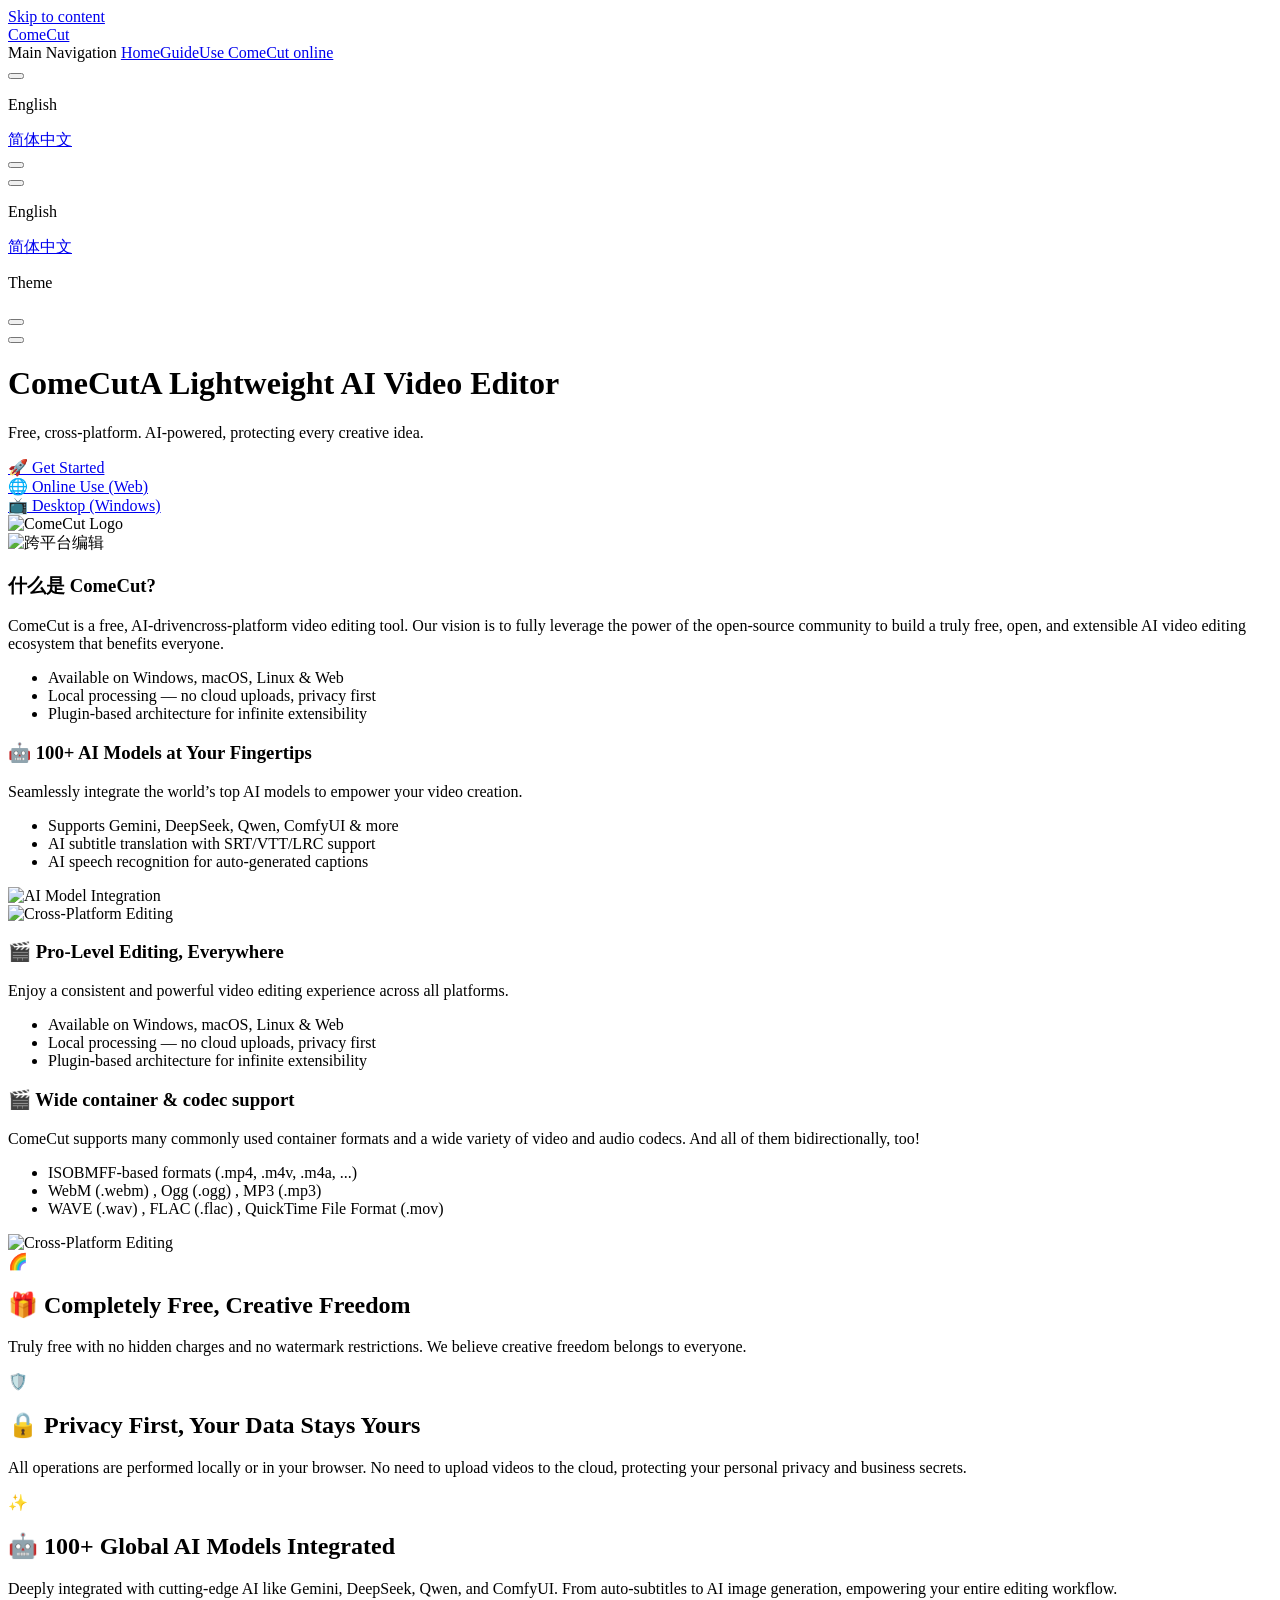
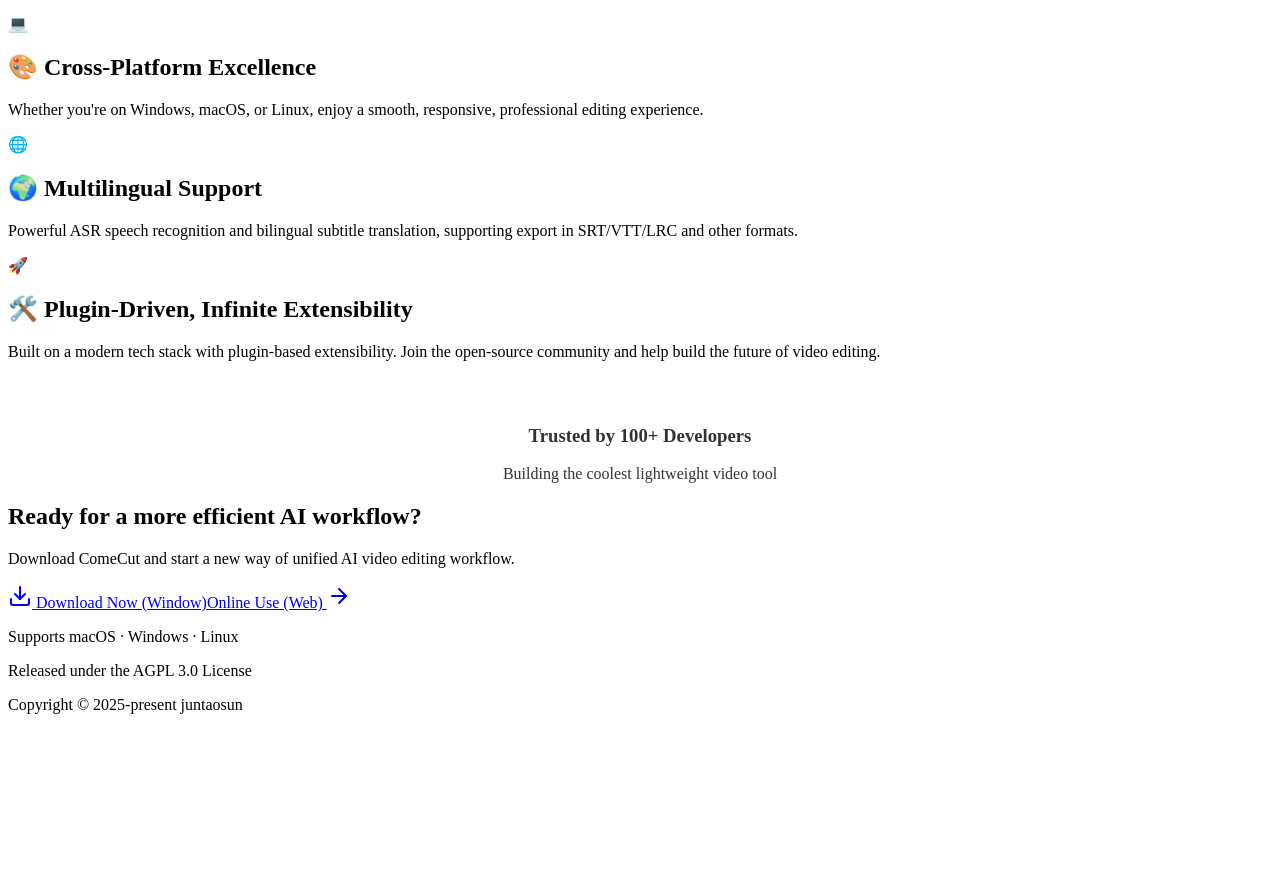
==== commit b69550fb: "ComeCut：修复在线使用入口" ====
--- a/en/index.html
+++ b/en/index.html
@@ -6,21 +6,21 @@
     <title>ComeCut</title>
     <meta name="description" content="Free, AI-Powered, Cross-Platform Video Editor">
     <meta name="generator" content="VitePress v1.6.4">
-    <link rel="preload stylesheet" href="/ComeCut/assets/style.BaRGkJJI.css" as="style">
+    <link rel="preload stylesheet" href="/ComeCut/assets/style.DP7Yfc8w.css" as="style">
     <link rel="preload stylesheet" href="/ComeCut/vp-icons.css" as="style">
     
-    <script type="module" src="/ComeCut/assets/app.C3Fz5YJv.js"></script>
+    <script type="module" src="/ComeCut/assets/app.EZ3Ve3Kv.js"></script>
     <link rel="preload" href="/ComeCut/assets/inter-roman-latin.Di8DUHzh.woff2" as="font" type="font/woff2" crossorigin="">
-    <link rel="modulepreload" href="/ComeCut/assets/chunks/theme.DEL4OrUo.js">
+    <link rel="modulepreload" href="/ComeCut/assets/chunks/theme.C0Qcdc7p.js">
     <link rel="modulepreload" href="/ComeCut/assets/chunks/framework.CeqdBC-b.js">
-    <link rel="modulepreload" href="/ComeCut/assets/en_index.md.BHquT-hS.lean.js">
+    <link rel="modulepreload" href="/ComeCut/assets/en_index.md.-y3vLYxS.lean.js">
     <link rel="icon" href="/logo.png">
     <script id="check-dark-mode">(()=>{const e=localStorage.getItem("vitepress-theme-appearance")||"auto",a=window.matchMedia("(prefers-color-scheme: dark)").matches;(!e||e==="auto"?a:e==="dark")&&document.documentElement.classList.add("dark")})();</script>
     <script id="check-mac-os">document.documentElement.classList.toggle("mac",/Mac|iPhone|iPod|iPad/i.test(navigator.platform));</script>
   </head>
   <body>
-    <div id="app"><div class="Layout" data-v-d8b57b2d><!--[--><!--]--><!--[--><span tabindex="-1" data-v-fcbfc0e0></span><a href="#VPContent" class="VPSkipLink visually-hidden" data-v-fcbfc0e0>Skip to content</a><!--]--><!----><header class="VPNav" data-v-d8b57b2d data-v-7ad780c2><div class="VPNavBar" data-v-7ad780c2 data-v-9fd4d1dd><div class="wrapper" data-v-9fd4d1dd><div class="container" data-v-9fd4d1dd><div class="title" data-v-9fd4d1dd><div class="VPNavBarTitle" data-v-9fd4d1dd data-v-9f43907a><a class="title" href="/ComeCut/en/" data-v-9f43907a><!--[--><!--]--><!--[--><img class="VPImage logo" src="/ComeCut/logo.png" alt data-v-ab19afbb><!--]--><span data-v-9f43907a>ComeCut</span><!--[--><!--]--></a></div></div><div class="content" data-v-9fd4d1dd><div class="content-body" data-v-9fd4d1dd><!--[--><!--]--><div class="VPNavBarSearch search" data-v-9fd4d1dd><!----></div><nav aria-labelledby="main-nav-aria-label" class="VPNavBarMenu menu" data-v-9fd4d1dd data-v-afb2845e><span id="main-nav-aria-label" class="visually-hidden" data-v-afb2845e> Main Navigation </span><!--[--><!--[--><a class="VPLink link VPNavBarMenuLink active" href="/ComeCut/en/" tabindex="0" data-v-afb2845e data-v-815115f5><!--[--><span data-v-815115f5>Home</span><!--]--></a><!--]--><!--[--><a class="VPLink link VPNavBarMenuLink" href="/ComeCut/en/guide/" tabindex="0" data-v-afb2845e data-v-815115f5><!--[--><span data-v-815115f5>Guide</span><!--]--></a><!--]--><!--[--><a class="VPLink link vp-external-link-icon VPNavBarMenuLink" href="https://juntaosun.github.io/ComeCut/" target="_blank" rel="noreferrer" tabindex="0" data-v-afb2845e data-v-815115f5><!--[--><span data-v-815115f5>Live Demo</span><!--]--></a><!--]--><!--]--></nav><div class="VPFlyout VPNavBarTranslations translations" data-v-9fd4d1dd data-v-acee064b data-v-bfe7971f><button type="button" class="button" aria-haspopup="true" aria-expanded="false" aria-label="Language" data-v-bfe7971f><span class="text" data-v-bfe7971f><span class="vpi-languages option-icon" data-v-bfe7971f></span><!----><span class="vpi-chevron-down text-icon" data-v-bfe7971f></span></span></button><div class="menu" data-v-bfe7971f><div class="VPMenu" data-v-bfe7971f data-v-20ed86d6><!----><!--[--><!--[--><div class="items" data-v-acee064b><p class="title" data-v-acee064b>English</p><!--[--><div class="VPMenuLink" data-v-acee064b data-v-7eeeb2dc><a class="VPLink link" href="/ComeCut/" data-v-7eeeb2dc><!--[--><span data-v-7eeeb2dc>简体中文</span><!--]--></a></div><!--]--></div><!--]--><!--]--></div></div></div><div class="VPNavBarAppearance appearance" data-v-9fd4d1dd data-v-3f90c1a5><button class="VPSwitch VPSwitchAppearance" type="button" role="switch" title aria-checked="false" data-v-3f90c1a5 data-v-be9742d9 data-v-b4ccac88><span class="check" data-v-b4ccac88><span class="icon" data-v-b4ccac88><!--[--><span class="vpi-sun sun" data-v-be9742d9></span><span class="vpi-moon moon" data-v-be9742d9></span><!--]--></span></span></button></div><div class="VPSocialLinks VPNavBarSocialLinks social-links" data-v-9fd4d1dd data-v-ef6192dc data-v-e71e869c><!--[--><a class="VPSocialLink no-icon" href="https://github.com/juntaosun/ComeCut" aria-label="github" target="_blank" rel="noopener" data-v-e71e869c data-v-60a9a2d3><span class="vpi-social-github"></span></a><!--]--></div><div class="VPFlyout VPNavBarExtra extra" data-v-9fd4d1dd data-v-f953d92f data-v-bfe7971f><button type="button" class="button" aria-haspopup="true" aria-expanded="false" aria-label="extra navigation" data-v-bfe7971f><span class="vpi-more-horizontal icon" data-v-bfe7971f></span></button><div class="menu" data-v-bfe7971f><div class="VPMenu" data-v-bfe7971f data-v-20ed86d6><!----><!--[--><!--[--><div class="group translations" data-v-f953d92f><p class="trans-title" data-v-f953d92f>English</p><!--[--><div class="VPMenuLink" data-v-f953d92f data-v-7eeeb2dc><a class="VPLink link" href="/ComeCut/" data-v-7eeeb2dc><!--[--><span data-v-7eeeb2dc>简体中文</span><!--]--></a></div><!--]--></div><div class="group" data-v-f953d92f><div class="item appearance" data-v-f953d92f><p class="label" data-v-f953d92f>Theme</p><div class="appearance-action" data-v-f953d92f><button class="VPSwitch VPSwitchAppearance" type="button" role="switch" title aria-checked="false" data-v-f953d92f data-v-be9742d9 data-v-b4ccac88><span class="check" data-v-b4ccac88><span class="icon" data-v-b4ccac88><!--[--><span class="vpi-sun sun" data-v-be9742d9></span><span class="vpi-moon moon" data-v-be9742d9></span><!--]--></span></span></button></div></div></div><div class="group" data-v-f953d92f><div class="item social-links" data-v-f953d92f><div class="VPSocialLinks social-links-list" data-v-f953d92f data-v-e71e869c><!--[--><a class="VPSocialLink no-icon" href="https://github.com/juntaosun/ComeCut" aria-label="github" target="_blank" rel="noopener" data-v-e71e869c data-v-60a9a2d3><span class="vpi-social-github"></span></a><!--]--></div></div></div><!--]--><!--]--></div></div></div><!--[--><!--]--><button type="button" class="VPNavBarHamburger hamburger" aria-label="mobile navigation" aria-expanded="false" aria-controls="VPNavScreen" data-v-9fd4d1dd data-v-6bee1efd><span class="container" data-v-6bee1efd><span class="top" data-v-6bee1efd></span><span class="middle" data-v-6bee1efd></span><span class="bottom" data-v-6bee1efd></span></span></button></div></div></div></div><div class="divider" data-v-9fd4d1dd><div class="divider-line" data-v-9fd4d1dd></div></div></div><!----></header><!----><!----><div class="VPContent is-home" id="VPContent" data-v-d8b57b2d data-v-9a6c75ad><div class="VPHome" data-v-9a6c75ad data-v-e07eaea7><!--[--><!--]--><div class="VPHero has-image VPHomeHero" data-v-e07eaea7 data-v-dd8814ff><div class="container" data-v-dd8814ff><div class="main" data-v-dd8814ff><!--[--><!--]--><!--[--><h1 class="heading" data-v-dd8814ff><span class="name clip" data-v-dd8814ff>ComeCut</span><span class="text" data-v-dd8814ff>A Lightweight Video Editor</span></h1><p class="tagline" data-v-dd8814ff>Free, cross-platform. AI-powered, protecting every creative idea.</p><!--]--><!--[--><!--]--><div class="actions" data-v-dd8814ff><!--[--><div class="action" data-v-dd8814ff><a class="VPButton medium brand" href="/ComeCut/en/guide/" data-v-dd8814ff data-v-93dc4167>🚀 Get Started</a></div><div class="action" data-v-dd8814ff><a class="VPButton medium alt" href="https://juntaosun.github.io/ComeCut/" target="_blank" rel="noreferrer" data-v-dd8814ff data-v-93dc4167>🌐 Online Use (Web)</a></div><div class="action" data-v-dd8814ff><a class="VPButton medium alt" href="https://github.com/juntaosun/ComeCut/releases/" target="_blank" rel="noreferrer" data-v-dd8814ff data-v-93dc4167>📺 Desktop (Windows)</a></div><!--]--></div><!--[--><!--]--></div><div class="image" data-v-dd8814ff><div class="image-container" data-v-dd8814ff><div class="image-bg" data-v-dd8814ff></div><!--[--><!--[--><img class="VPImage image-src" src="/ComeCut/logo.png" alt="ComeCut Logo" data-v-ab19afbb><!--]--><!--]--></div></div></div></div><!--[--><!--]--><!--[--><!--[--><!--[--><div class="home-feature-cards" data-v-6d9f5d1c><div class="feature-card" data-v-6d9f5d1c><div class="card-image" data-v-6d9f5d1c><img src="/ComeCut/example/image01.png" alt="跨平台编辑" data-v-6d9f5d1c></div><div class="card-body" data-v-6d9f5d1c><h3 class="card-title" data-v-6d9f5d1c>什么是 ComeCut?</h3><p class="card-desc" data-v-6d9f5d1c>ComeCut is a free, AI-drivencross-platform video editing tool. Our vision is to fully leverage the power of the open-source community to build a truly free, open, and extensible AI video editing ecosystem that benefits everyone.</p><ul class="card-list" data-v-6d9f5d1c><!--[--><li data-v-6d9f5d1c>Available on Windows, macOS, Linux &amp; Web</li><li data-v-6d9f5d1c>Local processing — no cloud uploads, privacy first</li><li data-v-6d9f5d1c>Plugin-based architecture for infinite extensibility</li><!--]--></ul></div></div><div class="feature-card reverse" data-v-6d9f5d1c><div class="card-body" data-v-6d9f5d1c><h3 class="card-title" data-v-6d9f5d1c>🤖 100+ AI Models at Your Fingertips</h3><p class="card-desc" data-v-6d9f5d1c>Seamlessly integrate the world’s top AI models to empower your video creation.</p><ul class="card-list" data-v-6d9f5d1c><!--[--><li data-v-6d9f5d1c>Supports Gemini, DeepSeek, Qwen, ComfyUI &amp; more</li><li data-v-6d9f5d1c>AI subtitle translation with SRT/VTT/LRC support</li><li data-v-6d9f5d1c>AI speech recognition for auto-generated captions</li><!--]--></ul></div><div class="card-image" data-v-6d9f5d1c><img src="/ComeCut/example/api.png" alt="AI Model Integration" data-v-6d9f5d1c></div></div><div class="feature-card" data-v-6d9f5d1c><div class="card-image" data-v-6d9f5d1c><img src="/ComeCut/example/translate_cn.png" alt="Cross-Platform Editing" data-v-6d9f5d1c></div><div class="card-body" data-v-6d9f5d1c><h3 class="card-title" data-v-6d9f5d1c>🎬 Pro-Level Editing, Everywhere</h3><p class="card-desc" data-v-6d9f5d1c>Enjoy a consistent and powerful video editing experience across all platforms.</p><ul class="card-list" data-v-6d9f5d1c><!--[--><li data-v-6d9f5d1c>Available on Windows, macOS, Linux &amp; Web</li><li data-v-6d9f5d1c>Local processing — no cloud uploads, privacy first</li><li data-v-6d9f5d1c>Plugin-based architecture for infinite extensibility</li><!--]--></ul></div></div><div class="feature-card reverse" data-v-6d9f5d1c><div class="card-body" data-v-6d9f5d1c><h3 class="card-title" data-v-6d9f5d1c>🎬 Wide container &amp; codec support</h3><p class="card-desc" data-v-6d9f5d1c>ComeCut supports many commonly used container formats and a wide variety of video and audio codecs. And all of them bidirectionally, too!</p><ul class="card-list" data-v-6d9f5d1c><!--[--><li data-v-6d9f5d1c>ISOBMFF-based formats (.mp4, .m4v, .m4a, ...)</li><li data-v-6d9f5d1c>WebM (.webm) , Ogg (.ogg) , MP3 (.mp3) </li><li data-v-6d9f5d1c>WAVE (.wav) , FLAC (.flac) , QuickTime File Format (.mov)</li><!--]--></ul></div><div class="card-image" data-v-6d9f5d1c><img src="/ComeCut/example/codecs.png" alt="Cross-Platform Editing" data-v-6d9f5d1c></div></div></div><!--]--><!--]--><!--]--><div class="VPFeatures VPHomeFeatures" data-v-e07eaea7 data-v-b1eea84a><div class="container" data-v-b1eea84a><div class="items" data-v-b1eea84a><!--[--><div class="grid-6 item" data-v-b1eea84a><div class="VPLink no-icon VPFeature" data-v-b1eea84a data-v-bd37d1a2><!--[--><article class="box" data-v-bd37d1a2><div class="icon" data-v-bd37d1a2>🌈</div><h2 class="title" data-v-bd37d1a2>🎁 Completely Free, Creative Freedom</h2><p class="details" data-v-bd37d1a2>Truly free with no hidden charges and no watermark restrictions. We believe creative freedom belongs to everyone.</p><!----></article><!--]--></div></div><div class="grid-6 item" data-v-b1eea84a><div class="VPLink no-icon VPFeature" data-v-b1eea84a data-v-bd37d1a2><!--[--><article class="box" data-v-bd37d1a2><div class="icon" data-v-bd37d1a2>🛡️</div><h2 class="title" data-v-bd37d1a2>🔒 Privacy First, Your Data Stays Yours</h2><p class="details" data-v-bd37d1a2>All operations are performed locally or in your browser. No need to upload videos to the cloud, protecting your personal privacy and business secrets.</p><!----></article><!--]--></div></div><div class="grid-6 item" data-v-b1eea84a><div class="VPLink no-icon VPFeature" data-v-b1eea84a data-v-bd37d1a2><!--[--><article class="box" data-v-bd37d1a2><div class="icon" data-v-bd37d1a2>✨</div><h2 class="title" data-v-bd37d1a2>🤖 100+ Global AI Models Integrated</h2><p class="details" data-v-bd37d1a2>Deeply integrated with cutting-edge AI like Gemini, DeepSeek, Qwen, and ComfyUI. From auto-subtitles to AI image generation, empowering your entire editing workflow.</p><!----></article><!--]--></div></div><div class="grid-6 item" data-v-b1eea84a><div class="VPLink no-icon VPFeature" data-v-b1eea84a data-v-bd37d1a2><!--[--><article class="box" data-v-bd37d1a2><div class="icon" data-v-bd37d1a2>💻</div><h2 class="title" data-v-bd37d1a2>🎨 Cross-Platform Excellence</h2><p class="details" data-v-bd37d1a2>Whether you're on Windows, macOS, or Linux, enjoy a smooth, responsive, professional editing experience.</p><!----></article><!--]--></div></div><div class="grid-6 item" data-v-b1eea84a><div class="VPLink no-icon VPFeature" data-v-b1eea84a data-v-bd37d1a2><!--[--><article class="box" data-v-bd37d1a2><div class="icon" data-v-bd37d1a2>🌐</div><h2 class="title" data-v-bd37d1a2>🌍 Multilingual Support</h2><p class="details" data-v-bd37d1a2>Powerful ASR speech recognition and bilingual subtitle translation, supporting export in SRT/VTT/LRC and other formats.</p><!----></article><!--]--></div></div><div class="grid-6 item" data-v-b1eea84a><div class="VPLink no-icon VPFeature" data-v-b1eea84a data-v-bd37d1a2><!--[--><article class="box" data-v-bd37d1a2><div class="icon" data-v-bd37d1a2>🚀</div><h2 class="title" data-v-bd37d1a2>🛠️ Plugin-Driven, Infinite Extensibility</h2><p class="details" data-v-bd37d1a2>Built on a modern tech stack with plugin-based extensibility. Join the open-source community and help build the future of video editing.</p><!----></article><!--]--></div></div><!--]--></div></div></div><!--[--><!--]--><div class="vp-doc container" style="" data-v-e07eaea7 data-v-c141a4bd><!--[--><div style="position:relative;" data-v-e07eaea7><div><div align="center" style="margin-top:4rem;opacity:0.8;"><h3>Trusted by 100+ Developers</h3><p>Building the coolest lightweight video tool</p></div><section class="footer-banner" data-v-e2ddb511><div class="banner-container" data-v-e2ddb511><h2 class="title" data-v-e2ddb511>Ready for a more efficient AI workflow?</h2><p class="description" data-v-e2ddb511>Download ComeCut and start a new way of unified AI video editing workflow.</p><div class="actions" data-v-e2ddb511><a href="https://github.com/juntaosun/ComeCut/releases/" class="btn primary" data-v-e2ddb511><svg xmlns="http://www.w3.org/2000/svg" width="24" height="24" viewBox="0 0 24 24" fill="none" stroke="currentColor" stroke-width="2" stroke-linecap="round" stroke-linejoin="round" class="lucide lucide-download w-5 h-5" data-v-e2ddb511><path d="M21 15v4a2 2 0 0 1-2 2H5a2 2 0 0 1-2-2v-4" data-v-e2ddb511></path><polyline points="7 10 12 15 17 10" data-v-e2ddb511></polyline><line x1="12" x2="12" y1="15" y2="3" data-v-e2ddb511></line></svg> Download Now</a><a href="https://github.com/juntaosun/ComeCut" target="_blank" class="btn secondary" data-v-e2ddb511>View on GitHub <svg xmlns="http://www.w3.org/2000/svg" width="24" height="24" viewBox="0 0 24 24" fill="none" stroke="currentColor" stroke-width="2" stroke-linecap="round" stroke-linejoin="round" class="lucide lucide-arrow-right w-5 h-5" data-v-e2ddb511><path d="M5 12h14" data-v-e2ddb511></path><path d="m12 5 7 7-7 7" data-v-e2ddb511></path></svg></a></div><p class="platforms" data-v-e2ddb511>Supports macOS · Windows · Linux</p></div></section></div></div><!--]--></div></div></div><footer class="VPFooter" data-v-d8b57b2d data-v-566314d4><div class="container" data-v-566314d4><p class="message" data-v-566314d4>Released under the AGPL 3.0 License</p><p class="copyright" data-v-566314d4>Copyright © 2025-present juntaosun</p></div></footer><!--[--><canvas class="dynamic-background" data-v-1b73e314></canvas><!--]--></div></div>
-    <script>window.__VP_HASH_MAP__=JSON.parse("{\"en_guide_ai-features.md\":\"COujKbH0\",\"en_guide_index.md\":\"CbPYLPbz\",\"en_guide_roadmap.md\":\"DN-0aW7H\",\"en_index.md\":\"BHquT-hS\",\"guide_ai-features.md\":\"DVxpQNf4\",\"guide_index.md\":\"CAtiiPCF\",\"guide_roadmap.md\":\"D7AvK8yc\",\"index.md\":\"Cno0zvR0\"}");window.__VP_SITE_DATA__=JSON.parse("{\"lang\":\"en-US\",\"dir\":\"ltr\",\"title\":\"ComeCut\",\"description\":\"Free, Open-Source, AI-Powered Cross-Platform Video Editor\",\"base\":\"/ComeCut/\",\"head\":[],\"router\":{\"prefetchLinks\":true},\"appearance\":true,\"themeConfig\":{},\"locales\":{\"root\":{\"label\":\"简体中文\",\"lang\":\"zh-CN\",\"title\":\"ComeCut 「来剪」\",\"description\":\"免费、AI 驱动、全平台视频编辑工具\",\"themeConfig\":{\"logo\":\"/logo.png\",\"nav\":[{\"text\":\"首页\",\"link\":\"/\"},{\"text\":\"指南\",\"link\":\"/guide/\"},{\"text\":\"在线演示\",\"link\":\"https://juntaosun.github.io/ComeCut/\"}],\"sidebar\":[{\"text\":\"入门指南\",\"items\":[{\"text\":\"什么是 ComeCut\",\"link\":\"/guide/\"},{\"text\":\"AI 驱动特性\",\"link\":\"/guide/ai-features\"},{\"text\":\"路线图\",\"link\":\"/guide/roadmap\"}]}],\"socialLinks\":[{\"icon\":\"github\",\"link\":\"https://github.com/juntaosun/ComeCut\"}],\"footer\":{\"message\":\"基于 AGPL 3.0 协议发布\",\"copyright\":\"Copyright © 2025-present juntaosun\"},\"editLink\":{\"pattern\":\"https://github.com/juntaosun/ComeCut/edit/main/vitepress/:path\",\"text\":\"在 GitHub 上编辑此页\"},\"lastUpdated\":{\"text\":\"最后更新于\"},\"docFooter\":{\"prev\":\"上一页\",\"next\":\"下一页\"},\"outline\":{\"label\":\"页面导航\"},\"darkModeSwitchLabel\":\"主题\",\"sidebarMenuLabel\":\"菜单\",\"returnToTopLabel\":\"回到顶部\",\"langMenuLabel\":\"语言\",\"search\":{\"provider\":\"local\",\"options\":{\"translations\":{\"button\":{\"buttonText\":\"搜索文档\",\"buttonAriaLabel\":\"搜索文档\"},\"modal\":{\"noResultsText\":\"无法找到相关结果\",\"resetButtonTitle\":\"清除查询条件\",\"footer\":{\"selectText\":\"选择\",\"navigateText\":\"切换\",\"closeText\":\"关闭\"}}}}}}},\"en\":{\"label\":\"English\",\"lang\":\"en-US\",\"title\":\"ComeCut\",\"description\":\"Free, AI-Powered, Cross-Platform Video Editor\",\"themeConfig\":{\"logo\":\"/logo.png\",\"nav\":[{\"text\":\"Home\",\"link\":\"/en/\"},{\"text\":\"Guide\",\"link\":\"/en/guide/\"},{\"text\":\"Live Demo\",\"link\":\"https://juntaosun.github.io/ComeCut/\"}],\"sidebar\":[{\"text\":\"Getting Started\",\"items\":[{\"text\":\"What is ComeCut\",\"link\":\"/en/guide/\"},{\"text\":\"AI-Powered Features\",\"link\":\"/en/guide/ai-features\"},{\"text\":\"Roadmap\",\"link\":\"/en/guide/roadmap\"}]}],\"socialLinks\":[{\"icon\":\"github\",\"link\":\"https://github.com/juntaosun/ComeCut\"}],\"footer\":{\"message\":\"Released under the AGPL 3.0 License\",\"copyright\":\"Copyright © 2025-present juntaosun\"},\"editLink\":{\"pattern\":\"https://github.com/juntaosun/ComeCut/edit/main/vitepress/en/:path\",\"text\":\"Edit this page on GitHub\"},\"lastUpdated\":{\"text\":\"Last updated\"},\"docFooter\":{\"prev\":\"Previous page\",\"next\":\"Next page\"},\"outline\":{\"label\":\"On this page\"},\"darkModeSwitchLabel\":\"Theme\",\"sidebarMenuLabel\":\"Menu\",\"returnToTopLabel\":\"Return to top\",\"langMenuLabel\":\"Language\",\"search\":{\"provider\":\"local\",\"options\":{\"translations\":{\"button\":{\"buttonText\":\"Search\",\"buttonAriaLabel\":\"Search\"},\"modal\":{\"noResultsText\":\"No results found\",\"resetButtonTitle\":\"Clear search\",\"footer\":{\"selectText\":\"to select\",\"navigateText\":\"to navigate\",\"closeText\":\"to close\"}}}}}}}},\"scrollOffset\":134,\"cleanUrls\":true}");</script>
+    <div id="app"><div class="Layout" data-v-d8b57b2d><!--[--><!--]--><!--[--><span tabindex="-1" data-v-fcbfc0e0></span><a href="#VPContent" class="VPSkipLink visually-hidden" data-v-fcbfc0e0>Skip to content</a><!--]--><!----><header class="VPNav" data-v-d8b57b2d data-v-7ad780c2><div class="VPNavBar" data-v-7ad780c2 data-v-9fd4d1dd><div class="wrapper" data-v-9fd4d1dd><div class="container" data-v-9fd4d1dd><div class="title" data-v-9fd4d1dd><div class="VPNavBarTitle" data-v-9fd4d1dd data-v-9f43907a><a class="title" href="/ComeCut/en/" data-v-9f43907a><!--[--><!--]--><!--[--><img class="VPImage logo" src="/ComeCut/logo.png" alt data-v-ab19afbb><!--]--><span data-v-9f43907a>ComeCut</span><!--[--><!--]--></a></div></div><div class="content" data-v-9fd4d1dd><div class="content-body" data-v-9fd4d1dd><!--[--><!--]--><div class="VPNavBarSearch search" data-v-9fd4d1dd><!----></div><nav aria-labelledby="main-nav-aria-label" class="VPNavBarMenu menu" data-v-9fd4d1dd data-v-afb2845e><span id="main-nav-aria-label" class="visually-hidden" data-v-afb2845e> Main Navigation </span><!--[--><!--[--><a class="VPLink link VPNavBarMenuLink active" href="/ComeCut/en/" tabindex="0" data-v-afb2845e data-v-815115f5><!--[--><span data-v-815115f5>Home</span><!--]--></a><!--]--><!--[--><a class="VPLink link VPNavBarMenuLink" href="/ComeCut/en/guide/" tabindex="0" data-v-afb2845e data-v-815115f5><!--[--><span data-v-815115f5>Guide</span><!--]--></a><!--]--><!--[--><a class="VPLink link vp-external-link-icon VPNavBarMenuLink" href="https://juntaosun.github.io/ComeCut/web/" target="_blank" rel="noreferrer" tabindex="0" data-v-afb2845e data-v-815115f5><!--[--><span data-v-815115f5>Use ComeCut online</span><!--]--></a><!--]--><!--]--></nav><div class="VPFlyout VPNavBarTranslations translations" data-v-9fd4d1dd data-v-acee064b data-v-bfe7971f><button type="button" class="button" aria-haspopup="true" aria-expanded="false" aria-label="Language" data-v-bfe7971f><span class="text" data-v-bfe7971f><span class="vpi-languages option-icon" data-v-bfe7971f></span><!----><span class="vpi-chevron-down text-icon" data-v-bfe7971f></span></span></button><div class="menu" data-v-bfe7971f><div class="VPMenu" data-v-bfe7971f data-v-20ed86d6><!----><!--[--><!--[--><div class="items" data-v-acee064b><p class="title" data-v-acee064b>English</p><!--[--><div class="VPMenuLink" data-v-acee064b data-v-7eeeb2dc><a class="VPLink link" href="/ComeCut/" data-v-7eeeb2dc><!--[--><span data-v-7eeeb2dc>简体中文</span><!--]--></a></div><!--]--></div><!--]--><!--]--></div></div></div><div class="VPNavBarAppearance appearance" data-v-9fd4d1dd data-v-3f90c1a5><button class="VPSwitch VPSwitchAppearance" type="button" role="switch" title aria-checked="false" data-v-3f90c1a5 data-v-be9742d9 data-v-b4ccac88><span class="check" data-v-b4ccac88><span class="icon" data-v-b4ccac88><!--[--><span class="vpi-sun sun" data-v-be9742d9></span><span class="vpi-moon moon" data-v-be9742d9></span><!--]--></span></span></button></div><div class="VPSocialLinks VPNavBarSocialLinks social-links" data-v-9fd4d1dd data-v-ef6192dc data-v-e71e869c><!--[--><a class="VPSocialLink no-icon" href="https://github.com/juntaosun/ComeCut" aria-label="github" target="_blank" rel="noopener" data-v-e71e869c data-v-60a9a2d3><span class="vpi-social-github"></span></a><!--]--></div><div class="VPFlyout VPNavBarExtra extra" data-v-9fd4d1dd data-v-f953d92f data-v-bfe7971f><button type="button" class="button" aria-haspopup="true" aria-expanded="false" aria-label="extra navigation" data-v-bfe7971f><span class="vpi-more-horizontal icon" data-v-bfe7971f></span></button><div class="menu" data-v-bfe7971f><div class="VPMenu" data-v-bfe7971f data-v-20ed86d6><!----><!--[--><!--[--><div class="group translations" data-v-f953d92f><p class="trans-title" data-v-f953d92f>English</p><!--[--><div class="VPMenuLink" data-v-f953d92f data-v-7eeeb2dc><a class="VPLink link" href="/ComeCut/" data-v-7eeeb2dc><!--[--><span data-v-7eeeb2dc>简体中文</span><!--]--></a></div><!--]--></div><div class="group" data-v-f953d92f><div class="item appearance" data-v-f953d92f><p class="label" data-v-f953d92f>Theme</p><div class="appearance-action" data-v-f953d92f><button class="VPSwitch VPSwitchAppearance" type="button" role="switch" title aria-checked="false" data-v-f953d92f data-v-be9742d9 data-v-b4ccac88><span class="check" data-v-b4ccac88><span class="icon" data-v-b4ccac88><!--[--><span class="vpi-sun sun" data-v-be9742d9></span><span class="vpi-moon moon" data-v-be9742d9></span><!--]--></span></span></button></div></div></div><div class="group" data-v-f953d92f><div class="item social-links" data-v-f953d92f><div class="VPSocialLinks social-links-list" data-v-f953d92f data-v-e71e869c><!--[--><a class="VPSocialLink no-icon" href="https://github.com/juntaosun/ComeCut" aria-label="github" target="_blank" rel="noopener" data-v-e71e869c data-v-60a9a2d3><span class="vpi-social-github"></span></a><!--]--></div></div></div><!--]--><!--]--></div></div></div><!--[--><!--]--><button type="button" class="VPNavBarHamburger hamburger" aria-label="mobile navigation" aria-expanded="false" aria-controls="VPNavScreen" data-v-9fd4d1dd data-v-6bee1efd><span class="container" data-v-6bee1efd><span class="top" data-v-6bee1efd></span><span class="middle" data-v-6bee1efd></span><span class="bottom" data-v-6bee1efd></span></span></button></div></div></div></div><div class="divider" data-v-9fd4d1dd><div class="divider-line" data-v-9fd4d1dd></div></div></div><!----></header><!----><!----><div class="VPContent is-home" id="VPContent" data-v-d8b57b2d data-v-9a6c75ad><div class="VPHome" data-v-9a6c75ad data-v-e07eaea7><!--[--><!--]--><div class="VPHero has-image VPHomeHero" data-v-e07eaea7 data-v-dd8814ff><div class="container" data-v-dd8814ff><div class="main" data-v-dd8814ff><!--[--><!--]--><!--[--><h1 class="heading" data-v-dd8814ff><span class="name clip" data-v-dd8814ff>ComeCut</span><span class="text" data-v-dd8814ff>A Lightweight AI Video Editor</span></h1><p class="tagline" data-v-dd8814ff>Free, cross-platform. AI-powered, protecting every creative idea.</p><!--]--><!--[--><!--]--><div class="actions" data-v-dd8814ff><!--[--><div class="action" data-v-dd8814ff><a class="VPButton medium brand" href="/ComeCut/en/guide/" data-v-dd8814ff data-v-93dc4167>🚀 Get Started</a></div><div class="action" data-v-dd8814ff><a class="VPButton medium alt" href="https://juntaosun.github.io/ComeCut/web/" target="_blank" rel="noreferrer" data-v-dd8814ff data-v-93dc4167>🌐 Online Use (Web)</a></div><div class="action" data-v-dd8814ff><a class="VPButton medium alt" href="https://github.com/juntaosun/ComeCut/releases/" target="_blank" rel="noreferrer" data-v-dd8814ff data-v-93dc4167>📺 Desktop (Windows)</a></div><!--]--></div><!--[--><!--]--></div><div class="image" data-v-dd8814ff><div class="image-container" data-v-dd8814ff><div class="image-bg" data-v-dd8814ff></div><!--[--><!--[--><img class="VPImage image-src" src="/ComeCut/logo.png" alt="ComeCut Logo" data-v-ab19afbb><!--]--><!--]--></div></div></div></div><!--[--><!--]--><!--[--><!--[--><!--[--><div class="home-feature-cards" data-v-6d9f5d1c><div class="feature-card" data-v-6d9f5d1c><div class="card-image" data-v-6d9f5d1c><img src="/ComeCut/example/image01.png" alt="跨平台编辑" data-v-6d9f5d1c></div><div class="card-body" data-v-6d9f5d1c><h3 class="card-title" data-v-6d9f5d1c>什么是 ComeCut?</h3><p class="card-desc" data-v-6d9f5d1c>ComeCut is a free, AI-drivencross-platform video editing tool. Our vision is to fully leverage the power of the open-source community to build a truly free, open, and extensible AI video editing ecosystem that benefits everyone.</p><ul class="card-list" data-v-6d9f5d1c><!--[--><li data-v-6d9f5d1c>Available on Windows, macOS, Linux &amp; Web</li><li data-v-6d9f5d1c>Local processing — no cloud uploads, privacy first</li><li data-v-6d9f5d1c>Plugin-based architecture for infinite extensibility</li><!--]--></ul></div></div><div class="feature-card reverse" data-v-6d9f5d1c><div class="card-body" data-v-6d9f5d1c><h3 class="card-title" data-v-6d9f5d1c>🤖 100+ AI Models at Your Fingertips</h3><p class="card-desc" data-v-6d9f5d1c>Seamlessly integrate the world’s top AI models to empower your video creation.</p><ul class="card-list" data-v-6d9f5d1c><!--[--><li data-v-6d9f5d1c>Supports Gemini, DeepSeek, Qwen, ComfyUI &amp; more</li><li data-v-6d9f5d1c>AI subtitle translation with SRT/VTT/LRC support</li><li data-v-6d9f5d1c>AI speech recognition for auto-generated captions</li><!--]--></ul></div><div class="card-image" data-v-6d9f5d1c><img src="/ComeCut/example/api.png" alt="AI Model Integration" data-v-6d9f5d1c></div></div><div class="feature-card" data-v-6d9f5d1c><div class="card-image" data-v-6d9f5d1c><img src="/ComeCut/example/translate_cn.png" alt="Cross-Platform Editing" data-v-6d9f5d1c></div><div class="card-body" data-v-6d9f5d1c><h3 class="card-title" data-v-6d9f5d1c>🎬 Pro-Level Editing, Everywhere</h3><p class="card-desc" data-v-6d9f5d1c>Enjoy a consistent and powerful video editing experience across all platforms.</p><ul class="card-list" data-v-6d9f5d1c><!--[--><li data-v-6d9f5d1c>Available on Windows, macOS, Linux &amp; Web</li><li data-v-6d9f5d1c>Local processing — no cloud uploads, privacy first</li><li data-v-6d9f5d1c>Plugin-based architecture for infinite extensibility</li><!--]--></ul></div></div><div class="feature-card reverse" data-v-6d9f5d1c><div class="card-body" data-v-6d9f5d1c><h3 class="card-title" data-v-6d9f5d1c>🎬 Wide container &amp; codec support</h3><p class="card-desc" data-v-6d9f5d1c>ComeCut supports many commonly used container formats and a wide variety of video and audio codecs. And all of them bidirectionally, too!</p><ul class="card-list" data-v-6d9f5d1c><!--[--><li data-v-6d9f5d1c>ISOBMFF-based formats (.mp4, .m4v, .m4a, ...)</li><li data-v-6d9f5d1c>WebM (.webm) , Ogg (.ogg) , MP3 (.mp3) </li><li data-v-6d9f5d1c>WAVE (.wav) , FLAC (.flac) , QuickTime File Format (.mov)</li><!--]--></ul></div><div class="card-image" data-v-6d9f5d1c><img src="/ComeCut/example/codecs.png" alt="Cross-Platform Editing" data-v-6d9f5d1c></div></div></div><!--]--><!--]--><!--]--><div class="VPFeatures VPHomeFeatures" data-v-e07eaea7 data-v-b1eea84a><div class="container" data-v-b1eea84a><div class="items" data-v-b1eea84a><!--[--><div class="grid-6 item" data-v-b1eea84a><div class="VPLink no-icon VPFeature" data-v-b1eea84a data-v-bd37d1a2><!--[--><article class="box" data-v-bd37d1a2><div class="icon" data-v-bd37d1a2>🌈</div><h2 class="title" data-v-bd37d1a2>🎁 Completely Free, Creative Freedom</h2><p class="details" data-v-bd37d1a2>Truly free with no hidden charges and no watermark restrictions. We believe creative freedom belongs to everyone.</p><!----></article><!--]--></div></div><div class="grid-6 item" data-v-b1eea84a><div class="VPLink no-icon VPFeature" data-v-b1eea84a data-v-bd37d1a2><!--[--><article class="box" data-v-bd37d1a2><div class="icon" data-v-bd37d1a2>🛡️</div><h2 class="title" data-v-bd37d1a2>🔒 Privacy First, Your Data Stays Yours</h2><p class="details" data-v-bd37d1a2>All operations are performed locally or in your browser. No need to upload videos to the cloud, protecting your personal privacy and business secrets.</p><!----></article><!--]--></div></div><div class="grid-6 item" data-v-b1eea84a><div class="VPLink no-icon VPFeature" data-v-b1eea84a data-v-bd37d1a2><!--[--><article class="box" data-v-bd37d1a2><div class="icon" data-v-bd37d1a2>✨</div><h2 class="title" data-v-bd37d1a2>🤖 100+ Global AI Models Integrated</h2><p class="details" data-v-bd37d1a2>Deeply integrated with cutting-edge AI like Gemini, DeepSeek, Qwen, and ComfyUI. From auto-subtitles to AI image generation, empowering your entire editing workflow.</p><!----></article><!--]--></div></div><div class="grid-6 item" data-v-b1eea84a><div class="VPLink no-icon VPFeature" data-v-b1eea84a data-v-bd37d1a2><!--[--><article class="box" data-v-bd37d1a2><div class="icon" data-v-bd37d1a2>💻</div><h2 class="title" data-v-bd37d1a2>🎨 Cross-Platform Excellence</h2><p class="details" data-v-bd37d1a2>Whether you're on Windows, macOS, or Linux, enjoy a smooth, responsive, professional editing experience.</p><!----></article><!--]--></div></div><div class="grid-6 item" data-v-b1eea84a><div class="VPLink no-icon VPFeature" data-v-b1eea84a data-v-bd37d1a2><!--[--><article class="box" data-v-bd37d1a2><div class="icon" data-v-bd37d1a2>🌐</div><h2 class="title" data-v-bd37d1a2>🌍 Multilingual Support</h2><p class="details" data-v-bd37d1a2>Powerful ASR speech recognition and bilingual subtitle translation, supporting export in SRT/VTT/LRC and other formats.</p><!----></article><!--]--></div></div><div class="grid-6 item" data-v-b1eea84a><div class="VPLink no-icon VPFeature" data-v-b1eea84a data-v-bd37d1a2><!--[--><article class="box" data-v-bd37d1a2><div class="icon" data-v-bd37d1a2>🚀</div><h2 class="title" data-v-bd37d1a2>🛠️ Plugin-Driven, Infinite Extensibility</h2><p class="details" data-v-bd37d1a2>Built on a modern tech stack with plugin-based extensibility. Join the open-source community and help build the future of video editing.</p><!----></article><!--]--></div></div><!--]--></div></div></div><!--[--><!--]--><div class="vp-doc container" style="" data-v-e07eaea7 data-v-c141a4bd><!--[--><div style="position:relative;" data-v-e07eaea7><div><div align="center" style="margin-top:4rem;opacity:0.8;"><h3>Trusted by 100+ Developers</h3><p>Building the coolest lightweight video tool</p></div><section class="footer-banner" data-v-33453112><div class="banner-container" data-v-33453112><h2 class="title" data-v-33453112>Ready for a more efficient AI workflow?</h2><p class="description" data-v-33453112>Download ComeCut and start a new way of unified AI video editing workflow.</p><div class="actions" data-v-33453112><a href="https://github.com/juntaosun/ComeCut/releases/" class="btn primary" data-v-33453112><svg xmlns="http://www.w3.org/2000/svg" width="24" height="24" viewBox="0 0 24 24" fill="none" stroke="currentColor" stroke-width="2" stroke-linecap="round" stroke-linejoin="round" class="lucide lucide-download w-5 h-5" data-v-33453112><path d="M21 15v4a2 2 0 0 1-2 2H5a2 2 0 0 1-2-2v-4" data-v-33453112></path><polyline points="7 10 12 15 17 10" data-v-33453112></polyline><line x1="12" x2="12" y1="15" y2="3" data-v-33453112></line></svg> Download Now (Window)</a><a href="https://github.com/juntaosun/ComeCut/web/" target="_blank" class="btn secondary" data-v-33453112>Online Use (Web) <svg xmlns="http://www.w3.org/2000/svg" width="24" height="24" viewBox="0 0 24 24" fill="none" stroke="currentColor" stroke-width="2" stroke-linecap="round" stroke-linejoin="round" class="lucide lucide-arrow-right w-5 h-5" data-v-33453112><path d="M5 12h14" data-v-33453112></path><path d="m12 5 7 7-7 7" data-v-33453112></path></svg></a></div><p class="platforms" data-v-33453112>Supports macOS · Windows · Linux</p></div></section></div></div><!--]--></div></div></div><footer class="VPFooter" data-v-d8b57b2d data-v-566314d4><div class="container" data-v-566314d4><p class="message" data-v-566314d4>Released under the AGPL 3.0 License</p><p class="copyright" data-v-566314d4>Copyright © 2025-present juntaosun</p></div></footer><!--[--><canvas class="dynamic-background" data-v-1b73e314></canvas><!--]--></div></div>
+    <script>window.__VP_HASH_MAP__=JSON.parse("{\"en_guide_ai-features.md\":\"COujKbH0\",\"en_guide_index.md\":\"B5gV7oza\",\"en_guide_roadmap.md\":\"DN-0aW7H\",\"en_index.md\":\"-y3vLYxS\",\"guide_ai-features.md\":\"DVxpQNf4\",\"guide_index.md\":\"C9CP_suu\",\"guide_roadmap.md\":\"D7AvK8yc\",\"index.md\":\"C-H8arfc\"}");window.__VP_SITE_DATA__=JSON.parse("{\"lang\":\"en-US\",\"dir\":\"ltr\",\"title\":\"ComeCut\",\"description\":\"Free, Open-Source, AI-Powered Cross-Platform Video Editor\",\"base\":\"/ComeCut/\",\"head\":[],\"router\":{\"prefetchLinks\":true},\"appearance\":true,\"themeConfig\":{},\"locales\":{\"root\":{\"label\":\"简体中文\",\"lang\":\"zh-CN\",\"title\":\"ComeCut 「来剪」\",\"description\":\"免费、AI 驱动、全平台视频编辑工具\",\"themeConfig\":{\"logo\":\"/logo.png\",\"nav\":[{\"text\":\"首页\",\"link\":\"/\"},{\"text\":\"指南\",\"link\":\"/guide/\"},{\"text\":\"使用 ComeCut 线上版\",\"link\":\"https://juntaosun.github.io/ComeCut/web/\"}],\"sidebar\":[{\"text\":\"入门指南\",\"items\":[{\"text\":\"什么是 ComeCut\",\"link\":\"/guide/\"},{\"text\":\"AI 驱动特性\",\"link\":\"/guide/ai-features\"},{\"text\":\"路线图\",\"link\":\"/guide/roadmap\"}]}],\"socialLinks\":[{\"icon\":\"github\",\"link\":\"https://github.com/juntaosun/ComeCut\"}],\"footer\":{\"message\":\"基于 AGPL 3.0 协议发布\",\"copyright\":\"Copyright © 2025-present juntaosun\"},\"editLink\":{\"pattern\":\"https://github.com/juntaosun/ComeCut/edit/main/vitepress/:path\",\"text\":\"在 GitHub 上编辑此页\"},\"lastUpdated\":{\"text\":\"最后更新于\"},\"docFooter\":{\"prev\":\"上一页\",\"next\":\"下一页\"},\"outline\":{\"label\":\"页面导航\"},\"darkModeSwitchLabel\":\"主题\",\"sidebarMenuLabel\":\"菜单\",\"returnToTopLabel\":\"回到顶部\",\"langMenuLabel\":\"语言\",\"search\":{\"provider\":\"local\",\"options\":{\"translations\":{\"button\":{\"buttonText\":\"搜索文档\",\"buttonAriaLabel\":\"搜索文档\"},\"modal\":{\"noResultsText\":\"无法找到相关结果\",\"resetButtonTitle\":\"清除查询条件\",\"footer\":{\"selectText\":\"选择\",\"navigateText\":\"切换\",\"closeText\":\"关闭\"}}}}}}},\"en\":{\"label\":\"English\",\"lang\":\"en-US\",\"title\":\"ComeCut\",\"description\":\"Free, AI-Powered, Cross-Platform Video Editor\",\"themeConfig\":{\"logo\":\"/logo.png\",\"nav\":[{\"text\":\"Home\",\"link\":\"/en/\"},{\"text\":\"Guide\",\"link\":\"/en/guide/\"},{\"text\":\"Use ComeCut online\",\"link\":\"https://juntaosun.github.io/ComeCut/web/\"}],\"sidebar\":[{\"text\":\"Getting Started\",\"items\":[{\"text\":\"What is ComeCut\",\"link\":\"/en/guide/\"},{\"text\":\"AI-Powered Features\",\"link\":\"/en/guide/ai-features\"},{\"text\":\"Roadmap\",\"link\":\"/en/guide/roadmap\"}]}],\"socialLinks\":[{\"icon\":\"github\",\"link\":\"https://github.com/juntaosun/ComeCut\"}],\"footer\":{\"message\":\"Released under the AGPL 3.0 License\",\"copyright\":\"Copyright © 2025-present juntaosun\"},\"editLink\":{\"pattern\":\"https://github.com/juntaosun/ComeCut/edit/main/vitepress/en/:path\",\"text\":\"Edit this page on GitHub\"},\"lastUpdated\":{\"text\":\"Last updated\"},\"docFooter\":{\"prev\":\"Previous page\",\"next\":\"Next page\"},\"outline\":{\"label\":\"On this page\"},\"darkModeSwitchLabel\":\"Theme\",\"sidebarMenuLabel\":\"Menu\",\"returnToTopLabel\":\"Return to top\",\"langMenuLabel\":\"Language\",\"search\":{\"provider\":\"local\",\"options\":{\"translations\":{\"button\":{\"buttonText\":\"Search\",\"buttonAriaLabel\":\"Search\"},\"modal\":{\"noResultsText\":\"No results found\",\"resetButtonTitle\":\"Clear search\",\"footer\":{\"selectText\":\"to select\",\"navigateText\":\"to navigate\",\"closeText\":\"to close\"}}}}}}}},\"scrollOffset\":134,\"cleanUrls\":true}");</script>
     
   </body>
 </html>
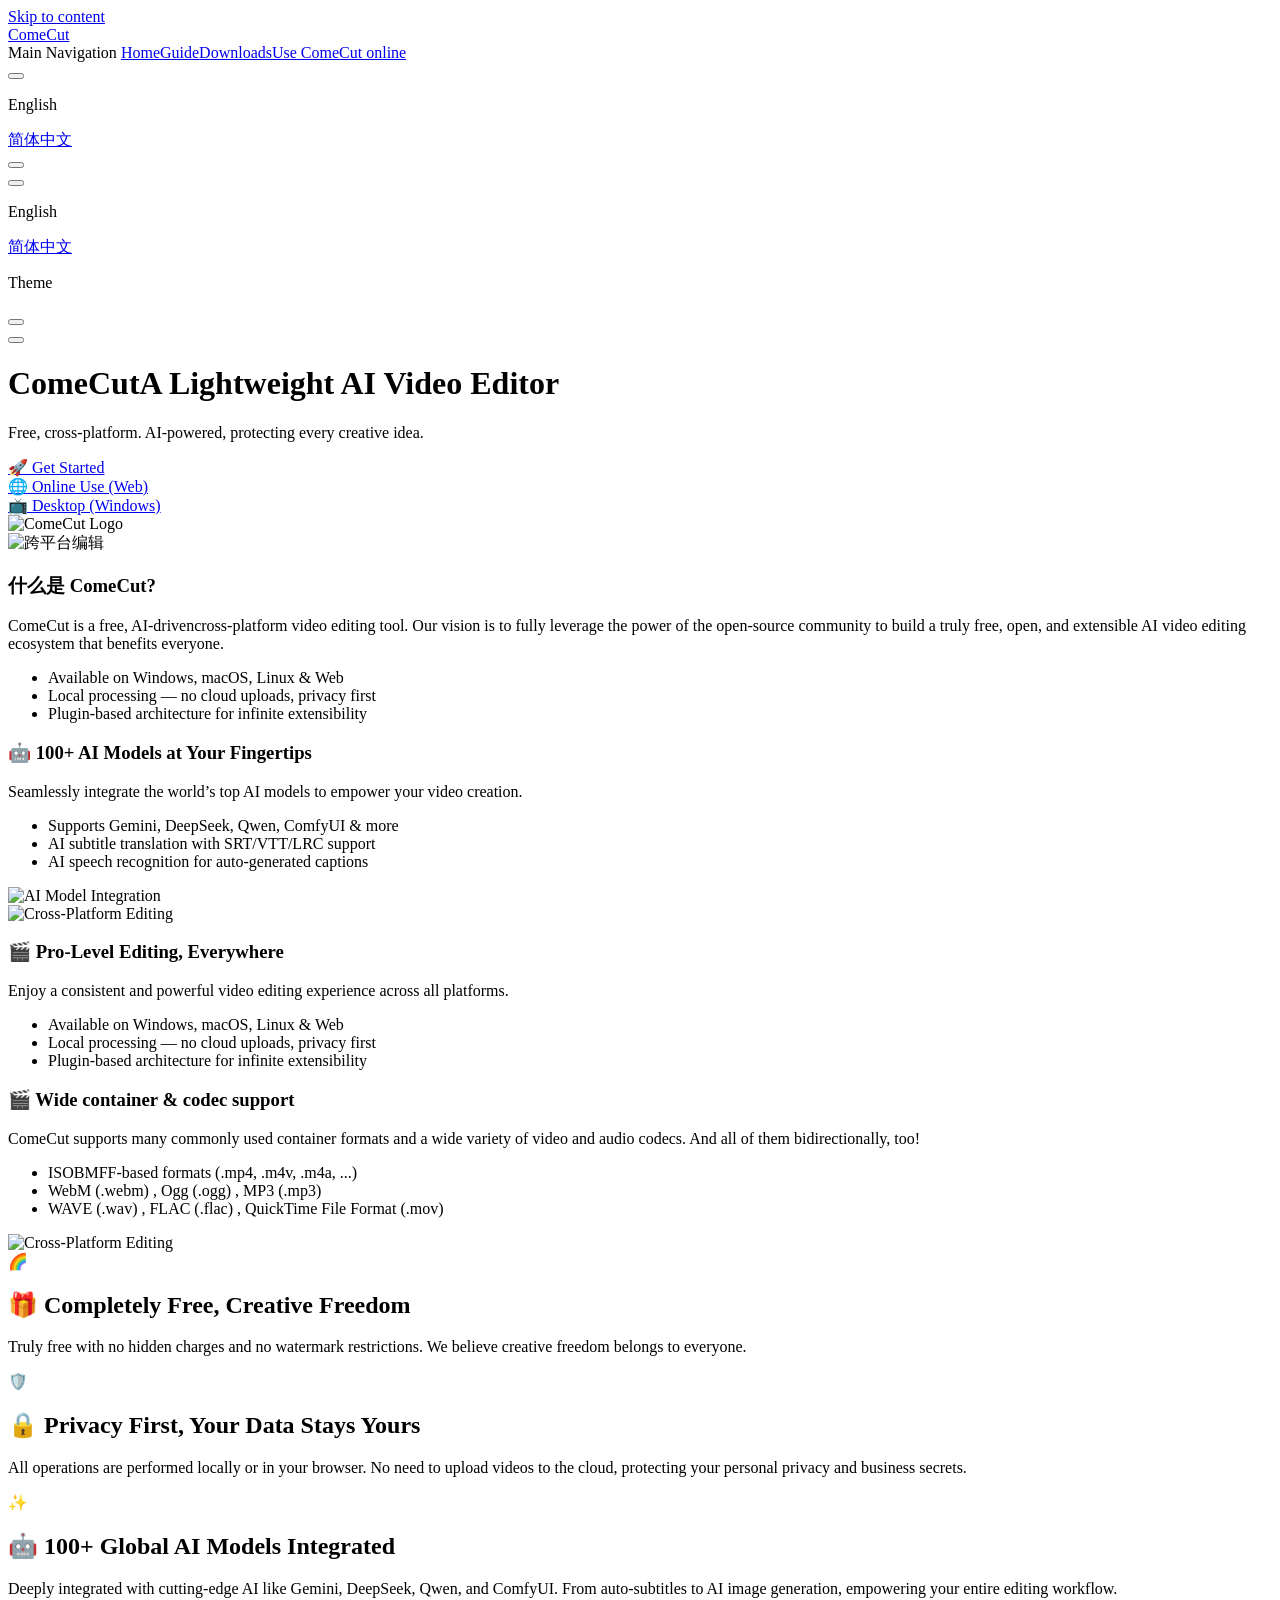
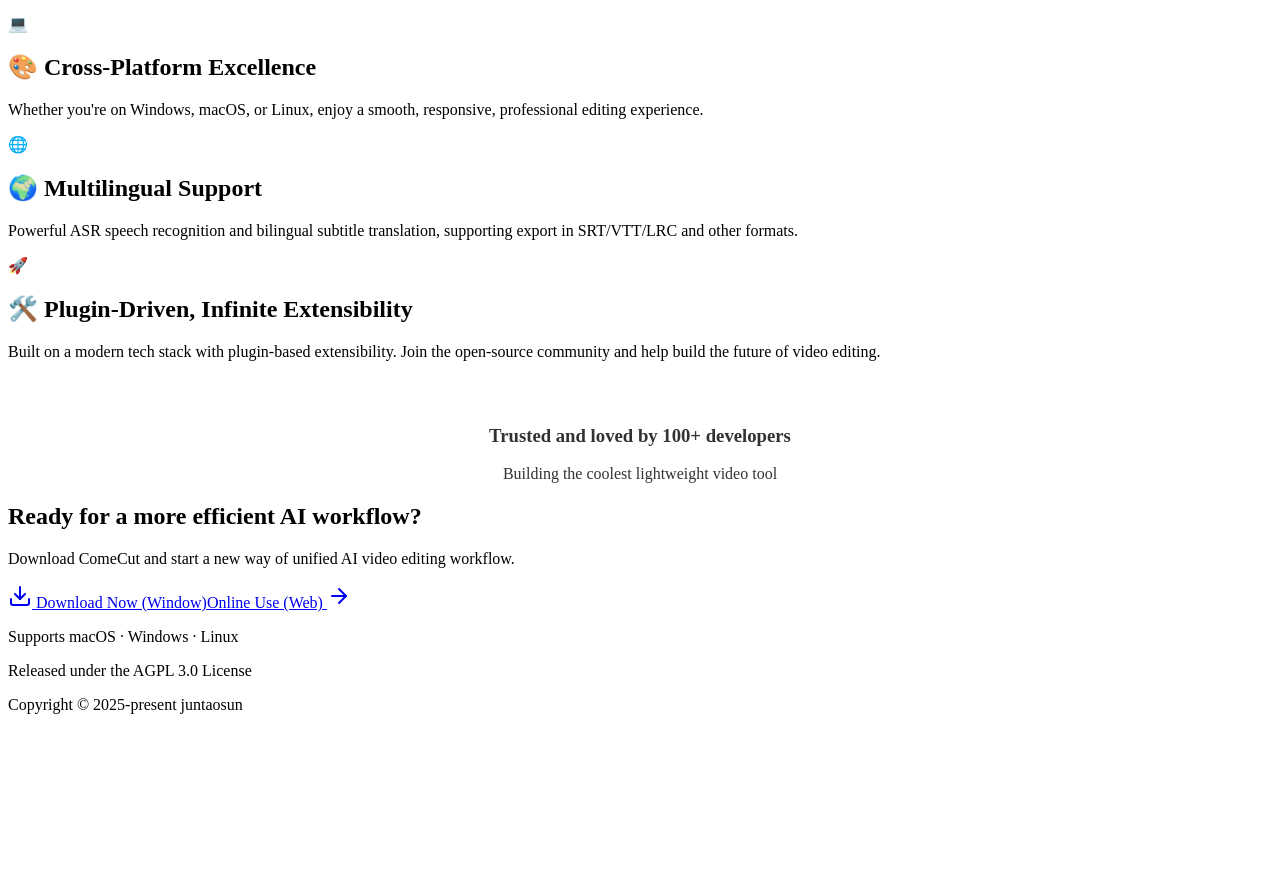
==== commit a396b6f3: "准备提供Windows桌面版本" ====
--- a/en/index.html
+++ b/en/index.html
@@ -13,14 +13,14 @@
     <link rel="preload" href="/ComeCut/assets/inter-roman-latin.Di8DUHzh.woff2" as="font" type="font/woff2" crossorigin="">
     <link rel="modulepreload" href="/ComeCut/assets/chunks/theme.C0Qcdc7p.js">
     <link rel="modulepreload" href="/ComeCut/assets/chunks/framework.CeqdBC-b.js">
-    <link rel="modulepreload" href="/ComeCut/assets/en_index.md.-y3vLYxS.lean.js">
+    <link rel="modulepreload" href="/ComeCut/assets/en_index.md.CkQJ9Q0C.lean.js">
     <link rel="icon" href="/logo.png">
     <script id="check-dark-mode">(()=>{const e=localStorage.getItem("vitepress-theme-appearance")||"auto",a=window.matchMedia("(prefers-color-scheme: dark)").matches;(!e||e==="auto"?a:e==="dark")&&document.documentElement.classList.add("dark")})();</script>
     <script id="check-mac-os">document.documentElement.classList.toggle("mac",/Mac|iPhone|iPod|iPad/i.test(navigator.platform));</script>
   </head>
   <body>
-    <div id="app"><div class="Layout" data-v-d8b57b2d><!--[--><!--]--><!--[--><span tabindex="-1" data-v-fcbfc0e0></span><a href="#VPContent" class="VPSkipLink visually-hidden" data-v-fcbfc0e0>Skip to content</a><!--]--><!----><header class="VPNav" data-v-d8b57b2d data-v-7ad780c2><div class="VPNavBar" data-v-7ad780c2 data-v-9fd4d1dd><div class="wrapper" data-v-9fd4d1dd><div class="container" data-v-9fd4d1dd><div class="title" data-v-9fd4d1dd><div class="VPNavBarTitle" data-v-9fd4d1dd data-v-9f43907a><a class="title" href="/ComeCut/en/" data-v-9f43907a><!--[--><!--]--><!--[--><img class="VPImage logo" src="/ComeCut/logo.png" alt data-v-ab19afbb><!--]--><span data-v-9f43907a>ComeCut</span><!--[--><!--]--></a></div></div><div class="content" data-v-9fd4d1dd><div class="content-body" data-v-9fd4d1dd><!--[--><!--]--><div class="VPNavBarSearch search" data-v-9fd4d1dd><!----></div><nav aria-labelledby="main-nav-aria-label" class="VPNavBarMenu menu" data-v-9fd4d1dd data-v-afb2845e><span id="main-nav-aria-label" class="visually-hidden" data-v-afb2845e> Main Navigation </span><!--[--><!--[--><a class="VPLink link VPNavBarMenuLink active" href="/ComeCut/en/" tabindex="0" data-v-afb2845e data-v-815115f5><!--[--><span data-v-815115f5>Home</span><!--]--></a><!--]--><!--[--><a class="VPLink link VPNavBarMenuLink" href="/ComeCut/en/guide/" tabindex="0" data-v-afb2845e data-v-815115f5><!--[--><span data-v-815115f5>Guide</span><!--]--></a><!--]--><!--[--><a class="VPLink link vp-external-link-icon VPNavBarMenuLink" href="https://juntaosun.github.io/ComeCut/web/" target="_blank" rel="noreferrer" tabindex="0" data-v-afb2845e data-v-815115f5><!--[--><span data-v-815115f5>Use ComeCut online</span><!--]--></a><!--]--><!--]--></nav><div class="VPFlyout VPNavBarTranslations translations" data-v-9fd4d1dd data-v-acee064b data-v-bfe7971f><button type="button" class="button" aria-haspopup="true" aria-expanded="false" aria-label="Language" data-v-bfe7971f><span class="text" data-v-bfe7971f><span class="vpi-languages option-icon" data-v-bfe7971f></span><!----><span class="vpi-chevron-down text-icon" data-v-bfe7971f></span></span></button><div class="menu" data-v-bfe7971f><div class="VPMenu" data-v-bfe7971f data-v-20ed86d6><!----><!--[--><!--[--><div class="items" data-v-acee064b><p class="title" data-v-acee064b>English</p><!--[--><div class="VPMenuLink" data-v-acee064b data-v-7eeeb2dc><a class="VPLink link" href="/ComeCut/" data-v-7eeeb2dc><!--[--><span data-v-7eeeb2dc>简体中文</span><!--]--></a></div><!--]--></div><!--]--><!--]--></div></div></div><div class="VPNavBarAppearance appearance" data-v-9fd4d1dd data-v-3f90c1a5><button class="VPSwitch VPSwitchAppearance" type="button" role="switch" title aria-checked="false" data-v-3f90c1a5 data-v-be9742d9 data-v-b4ccac88><span class="check" data-v-b4ccac88><span class="icon" data-v-b4ccac88><!--[--><span class="vpi-sun sun" data-v-be9742d9></span><span class="vpi-moon moon" data-v-be9742d9></span><!--]--></span></span></button></div><div class="VPSocialLinks VPNavBarSocialLinks social-links" data-v-9fd4d1dd data-v-ef6192dc data-v-e71e869c><!--[--><a class="VPSocialLink no-icon" href="https://github.com/juntaosun/ComeCut" aria-label="github" target="_blank" rel="noopener" data-v-e71e869c data-v-60a9a2d3><span class="vpi-social-github"></span></a><!--]--></div><div class="VPFlyout VPNavBarExtra extra" data-v-9fd4d1dd data-v-f953d92f data-v-bfe7971f><button type="button" class="button" aria-haspopup="true" aria-expanded="false" aria-label="extra navigation" data-v-bfe7971f><span class="vpi-more-horizontal icon" data-v-bfe7971f></span></button><div class="menu" data-v-bfe7971f><div class="VPMenu" data-v-bfe7971f data-v-20ed86d6><!----><!--[--><!--[--><div class="group translations" data-v-f953d92f><p class="trans-title" data-v-f953d92f>English</p><!--[--><div class="VPMenuLink" data-v-f953d92f data-v-7eeeb2dc><a class="VPLink link" href="/ComeCut/" data-v-7eeeb2dc><!--[--><span data-v-7eeeb2dc>简体中文</span><!--]--></a></div><!--]--></div><div class="group" data-v-f953d92f><div class="item appearance" data-v-f953d92f><p class="label" data-v-f953d92f>Theme</p><div class="appearance-action" data-v-f953d92f><button class="VPSwitch VPSwitchAppearance" type="button" role="switch" title aria-checked="false" data-v-f953d92f data-v-be9742d9 data-v-b4ccac88><span class="check" data-v-b4ccac88><span class="icon" data-v-b4ccac88><!--[--><span class="vpi-sun sun" data-v-be9742d9></span><span class="vpi-moon moon" data-v-be9742d9></span><!--]--></span></span></button></div></div></div><div class="group" data-v-f953d92f><div class="item social-links" data-v-f953d92f><div class="VPSocialLinks social-links-list" data-v-f953d92f data-v-e71e869c><!--[--><a class="VPSocialLink no-icon" href="https://github.com/juntaosun/ComeCut" aria-label="github" target="_blank" rel="noopener" data-v-e71e869c data-v-60a9a2d3><span class="vpi-social-github"></span></a><!--]--></div></div></div><!--]--><!--]--></div></div></div><!--[--><!--]--><button type="button" class="VPNavBarHamburger hamburger" aria-label="mobile navigation" aria-expanded="false" aria-controls="VPNavScreen" data-v-9fd4d1dd data-v-6bee1efd><span class="container" data-v-6bee1efd><span class="top" data-v-6bee1efd></span><span class="middle" data-v-6bee1efd></span><span class="bottom" data-v-6bee1efd></span></span></button></div></div></div></div><div class="divider" data-v-9fd4d1dd><div class="divider-line" data-v-9fd4d1dd></div></div></div><!----></header><!----><!----><div class="VPContent is-home" id="VPContent" data-v-d8b57b2d data-v-9a6c75ad><div class="VPHome" data-v-9a6c75ad data-v-e07eaea7><!--[--><!--]--><div class="VPHero has-image VPHomeHero" data-v-e07eaea7 data-v-dd8814ff><div class="container" data-v-dd8814ff><div class="main" data-v-dd8814ff><!--[--><!--]--><!--[--><h1 class="heading" data-v-dd8814ff><span class="name clip" data-v-dd8814ff>ComeCut</span><span class="text" data-v-dd8814ff>A Lightweight AI Video Editor</span></h1><p class="tagline" data-v-dd8814ff>Free, cross-platform. AI-powered, protecting every creative idea.</p><!--]--><!--[--><!--]--><div class="actions" data-v-dd8814ff><!--[--><div class="action" data-v-dd8814ff><a class="VPButton medium brand" href="/ComeCut/en/guide/" data-v-dd8814ff data-v-93dc4167>🚀 Get Started</a></div><div class="action" data-v-dd8814ff><a class="VPButton medium alt" href="https://juntaosun.github.io/ComeCut/web/" target="_blank" rel="noreferrer" data-v-dd8814ff data-v-93dc4167>🌐 Online Use (Web)</a></div><div class="action" data-v-dd8814ff><a class="VPButton medium alt" href="https://github.com/juntaosun/ComeCut/releases/" target="_blank" rel="noreferrer" data-v-dd8814ff data-v-93dc4167>📺 Desktop (Windows)</a></div><!--]--></div><!--[--><!--]--></div><div class="image" data-v-dd8814ff><div class="image-container" data-v-dd8814ff><div class="image-bg" data-v-dd8814ff></div><!--[--><!--[--><img class="VPImage image-src" src="/ComeCut/logo.png" alt="ComeCut Logo" data-v-ab19afbb><!--]--><!--]--></div></div></div></div><!--[--><!--]--><!--[--><!--[--><!--[--><div class="home-feature-cards" data-v-6d9f5d1c><div class="feature-card" data-v-6d9f5d1c><div class="card-image" data-v-6d9f5d1c><img src="/ComeCut/example/image01.png" alt="跨平台编辑" data-v-6d9f5d1c></div><div class="card-body" data-v-6d9f5d1c><h3 class="card-title" data-v-6d9f5d1c>什么是 ComeCut?</h3><p class="card-desc" data-v-6d9f5d1c>ComeCut is a free, AI-drivencross-platform video editing tool. Our vision is to fully leverage the power of the open-source community to build a truly free, open, and extensible AI video editing ecosystem that benefits everyone.</p><ul class="card-list" data-v-6d9f5d1c><!--[--><li data-v-6d9f5d1c>Available on Windows, macOS, Linux &amp; Web</li><li data-v-6d9f5d1c>Local processing — no cloud uploads, privacy first</li><li data-v-6d9f5d1c>Plugin-based architecture for infinite extensibility</li><!--]--></ul></div></div><div class="feature-card reverse" data-v-6d9f5d1c><div class="card-body" data-v-6d9f5d1c><h3 class="card-title" data-v-6d9f5d1c>🤖 100+ AI Models at Your Fingertips</h3><p class="card-desc" data-v-6d9f5d1c>Seamlessly integrate the world’s top AI models to empower your video creation.</p><ul class="card-list" data-v-6d9f5d1c><!--[--><li data-v-6d9f5d1c>Supports Gemini, DeepSeek, Qwen, ComfyUI &amp; more</li><li data-v-6d9f5d1c>AI subtitle translation with SRT/VTT/LRC support</li><li data-v-6d9f5d1c>AI speech recognition for auto-generated captions</li><!--]--></ul></div><div class="card-image" data-v-6d9f5d1c><img src="/ComeCut/example/api.png" alt="AI Model Integration" data-v-6d9f5d1c></div></div><div class="feature-card" data-v-6d9f5d1c><div class="card-image" data-v-6d9f5d1c><img src="/ComeCut/example/translate_cn.png" alt="Cross-Platform Editing" data-v-6d9f5d1c></div><div class="card-body" data-v-6d9f5d1c><h3 class="card-title" data-v-6d9f5d1c>🎬 Pro-Level Editing, Everywhere</h3><p class="card-desc" data-v-6d9f5d1c>Enjoy a consistent and powerful video editing experience across all platforms.</p><ul class="card-list" data-v-6d9f5d1c><!--[--><li data-v-6d9f5d1c>Available on Windows, macOS, Linux &amp; Web</li><li data-v-6d9f5d1c>Local processing — no cloud uploads, privacy first</li><li data-v-6d9f5d1c>Plugin-based architecture for infinite extensibility</li><!--]--></ul></div></div><div class="feature-card reverse" data-v-6d9f5d1c><div class="card-body" data-v-6d9f5d1c><h3 class="card-title" data-v-6d9f5d1c>🎬 Wide container &amp; codec support</h3><p class="card-desc" data-v-6d9f5d1c>ComeCut supports many commonly used container formats and a wide variety of video and audio codecs. And all of them bidirectionally, too!</p><ul class="card-list" data-v-6d9f5d1c><!--[--><li data-v-6d9f5d1c>ISOBMFF-based formats (.mp4, .m4v, .m4a, ...)</li><li data-v-6d9f5d1c>WebM (.webm) , Ogg (.ogg) , MP3 (.mp3) </li><li data-v-6d9f5d1c>WAVE (.wav) , FLAC (.flac) , QuickTime File Format (.mov)</li><!--]--></ul></div><div class="card-image" data-v-6d9f5d1c><img src="/ComeCut/example/codecs.png" alt="Cross-Platform Editing" data-v-6d9f5d1c></div></div></div><!--]--><!--]--><!--]--><div class="VPFeatures VPHomeFeatures" data-v-e07eaea7 data-v-b1eea84a><div class="container" data-v-b1eea84a><div class="items" data-v-b1eea84a><!--[--><div class="grid-6 item" data-v-b1eea84a><div class="VPLink no-icon VPFeature" data-v-b1eea84a data-v-bd37d1a2><!--[--><article class="box" data-v-bd37d1a2><div class="icon" data-v-bd37d1a2>🌈</div><h2 class="title" data-v-bd37d1a2>🎁 Completely Free, Creative Freedom</h2><p class="details" data-v-bd37d1a2>Truly free with no hidden charges and no watermark restrictions. We believe creative freedom belongs to everyone.</p><!----></article><!--]--></div></div><div class="grid-6 item" data-v-b1eea84a><div class="VPLink no-icon VPFeature" data-v-b1eea84a data-v-bd37d1a2><!--[--><article class="box" data-v-bd37d1a2><div class="icon" data-v-bd37d1a2>🛡️</div><h2 class="title" data-v-bd37d1a2>🔒 Privacy First, Your Data Stays Yours</h2><p class="details" data-v-bd37d1a2>All operations are performed locally or in your browser. No need to upload videos to the cloud, protecting your personal privacy and business secrets.</p><!----></article><!--]--></div></div><div class="grid-6 item" data-v-b1eea84a><div class="VPLink no-icon VPFeature" data-v-b1eea84a data-v-bd37d1a2><!--[--><article class="box" data-v-bd37d1a2><div class="icon" data-v-bd37d1a2>✨</div><h2 class="title" data-v-bd37d1a2>🤖 100+ Global AI Models Integrated</h2><p class="details" data-v-bd37d1a2>Deeply integrated with cutting-edge AI like Gemini, DeepSeek, Qwen, and ComfyUI. From auto-subtitles to AI image generation, empowering your entire editing workflow.</p><!----></article><!--]--></div></div><div class="grid-6 item" data-v-b1eea84a><div class="VPLink no-icon VPFeature" data-v-b1eea84a data-v-bd37d1a2><!--[--><article class="box" data-v-bd37d1a2><div class="icon" data-v-bd37d1a2>💻</div><h2 class="title" data-v-bd37d1a2>🎨 Cross-Platform Excellence</h2><p class="details" data-v-bd37d1a2>Whether you're on Windows, macOS, or Linux, enjoy a smooth, responsive, professional editing experience.</p><!----></article><!--]--></div></div><div class="grid-6 item" data-v-b1eea84a><div class="VPLink no-icon VPFeature" data-v-b1eea84a data-v-bd37d1a2><!--[--><article class="box" data-v-bd37d1a2><div class="icon" data-v-bd37d1a2>🌐</div><h2 class="title" data-v-bd37d1a2>🌍 Multilingual Support</h2><p class="details" data-v-bd37d1a2>Powerful ASR speech recognition and bilingual subtitle translation, supporting export in SRT/VTT/LRC and other formats.</p><!----></article><!--]--></div></div><div class="grid-6 item" data-v-b1eea84a><div class="VPLink no-icon VPFeature" data-v-b1eea84a data-v-bd37d1a2><!--[--><article class="box" data-v-bd37d1a2><div class="icon" data-v-bd37d1a2>🚀</div><h2 class="title" data-v-bd37d1a2>🛠️ Plugin-Driven, Infinite Extensibility</h2><p class="details" data-v-bd37d1a2>Built on a modern tech stack with plugin-based extensibility. Join the open-source community and help build the future of video editing.</p><!----></article><!--]--></div></div><!--]--></div></div></div><!--[--><!--]--><div class="vp-doc container" style="" data-v-e07eaea7 data-v-c141a4bd><!--[--><div style="position:relative;" data-v-e07eaea7><div><div align="center" style="margin-top:4rem;opacity:0.8;"><h3>Trusted by 100+ Developers</h3><p>Building the coolest lightweight video tool</p></div><section class="footer-banner" data-v-33453112><div class="banner-container" data-v-33453112><h2 class="title" data-v-33453112>Ready for a more efficient AI workflow?</h2><p class="description" data-v-33453112>Download ComeCut and start a new way of unified AI video editing workflow.</p><div class="actions" data-v-33453112><a href="https://github.com/juntaosun/ComeCut/releases/" class="btn primary" data-v-33453112><svg xmlns="http://www.w3.org/2000/svg" width="24" height="24" viewBox="0 0 24 24" fill="none" stroke="currentColor" stroke-width="2" stroke-linecap="round" stroke-linejoin="round" class="lucide lucide-download w-5 h-5" data-v-33453112><path d="M21 15v4a2 2 0 0 1-2 2H5a2 2 0 0 1-2-2v-4" data-v-33453112></path><polyline points="7 10 12 15 17 10" data-v-33453112></polyline><line x1="12" x2="12" y1="15" y2="3" data-v-33453112></line></svg> Download Now (Window)</a><a href="https://github.com/juntaosun/ComeCut/web/" target="_blank" class="btn secondary" data-v-33453112>Online Use (Web) <svg xmlns="http://www.w3.org/2000/svg" width="24" height="24" viewBox="0 0 24 24" fill="none" stroke="currentColor" stroke-width="2" stroke-linecap="round" stroke-linejoin="round" class="lucide lucide-arrow-right w-5 h-5" data-v-33453112><path d="M5 12h14" data-v-33453112></path><path d="m12 5 7 7-7 7" data-v-33453112></path></svg></a></div><p class="platforms" data-v-33453112>Supports macOS · Windows · Linux</p></div></section></div></div><!--]--></div></div></div><footer class="VPFooter" data-v-d8b57b2d data-v-566314d4><div class="container" data-v-566314d4><p class="message" data-v-566314d4>Released under the AGPL 3.0 License</p><p class="copyright" data-v-566314d4>Copyright © 2025-present juntaosun</p></div></footer><!--[--><canvas class="dynamic-background" data-v-1b73e314></canvas><!--]--></div></div>
-    <script>window.__VP_HASH_MAP__=JSON.parse("{\"en_guide_ai-features.md\":\"COujKbH0\",\"en_guide_index.md\":\"B5gV7oza\",\"en_guide_roadmap.md\":\"DN-0aW7H\",\"en_index.md\":\"-y3vLYxS\",\"guide_ai-features.md\":\"DVxpQNf4\",\"guide_index.md\":\"C9CP_suu\",\"guide_roadmap.md\":\"D7AvK8yc\",\"index.md\":\"C-H8arfc\"}");window.__VP_SITE_DATA__=JSON.parse("{\"lang\":\"en-US\",\"dir\":\"ltr\",\"title\":\"ComeCut\",\"description\":\"Free, Open-Source, AI-Powered Cross-Platform Video Editor\",\"base\":\"/ComeCut/\",\"head\":[],\"router\":{\"prefetchLinks\":true},\"appearance\":true,\"themeConfig\":{},\"locales\":{\"root\":{\"label\":\"简体中文\",\"lang\":\"zh-CN\",\"title\":\"ComeCut 「来剪」\",\"description\":\"免费、AI 驱动、全平台视频编辑工具\",\"themeConfig\":{\"logo\":\"/logo.png\",\"nav\":[{\"text\":\"首页\",\"link\":\"/\"},{\"text\":\"指南\",\"link\":\"/guide/\"},{\"text\":\"使用 ComeCut 线上版\",\"link\":\"https://juntaosun.github.io/ComeCut/web/\"}],\"sidebar\":[{\"text\":\"入门指南\",\"items\":[{\"text\":\"什么是 ComeCut\",\"link\":\"/guide/\"},{\"text\":\"AI 驱动特性\",\"link\":\"/guide/ai-features\"},{\"text\":\"路线图\",\"link\":\"/guide/roadmap\"}]}],\"socialLinks\":[{\"icon\":\"github\",\"link\":\"https://github.com/juntaosun/ComeCut\"}],\"footer\":{\"message\":\"基于 AGPL 3.0 协议发布\",\"copyright\":\"Copyright © 2025-present juntaosun\"},\"editLink\":{\"pattern\":\"https://github.com/juntaosun/ComeCut/edit/main/vitepress/:path\",\"text\":\"在 GitHub 上编辑此页\"},\"lastUpdated\":{\"text\":\"最后更新于\"},\"docFooter\":{\"prev\":\"上一页\",\"next\":\"下一页\"},\"outline\":{\"label\":\"页面导航\"},\"darkModeSwitchLabel\":\"主题\",\"sidebarMenuLabel\":\"菜单\",\"returnToTopLabel\":\"回到顶部\",\"langMenuLabel\":\"语言\",\"search\":{\"provider\":\"local\",\"options\":{\"translations\":{\"button\":{\"buttonText\":\"搜索文档\",\"buttonAriaLabel\":\"搜索文档\"},\"modal\":{\"noResultsText\":\"无法找到相关结果\",\"resetButtonTitle\":\"清除查询条件\",\"footer\":{\"selectText\":\"选择\",\"navigateText\":\"切换\",\"closeText\":\"关闭\"}}}}}}},\"en\":{\"label\":\"English\",\"lang\":\"en-US\",\"title\":\"ComeCut\",\"description\":\"Free, AI-Powered, Cross-Platform Video Editor\",\"themeConfig\":{\"logo\":\"/logo.png\",\"nav\":[{\"text\":\"Home\",\"link\":\"/en/\"},{\"text\":\"Guide\",\"link\":\"/en/guide/\"},{\"text\":\"Use ComeCut online\",\"link\":\"https://juntaosun.github.io/ComeCut/web/\"}],\"sidebar\":[{\"text\":\"Getting Started\",\"items\":[{\"text\":\"What is ComeCut\",\"link\":\"/en/guide/\"},{\"text\":\"AI-Powered Features\",\"link\":\"/en/guide/ai-features\"},{\"text\":\"Roadmap\",\"link\":\"/en/guide/roadmap\"}]}],\"socialLinks\":[{\"icon\":\"github\",\"link\":\"https://github.com/juntaosun/ComeCut\"}],\"footer\":{\"message\":\"Released under the AGPL 3.0 License\",\"copyright\":\"Copyright © 2025-present juntaosun\"},\"editLink\":{\"pattern\":\"https://github.com/juntaosun/ComeCut/edit/main/vitepress/en/:path\",\"text\":\"Edit this page on GitHub\"},\"lastUpdated\":{\"text\":\"Last updated\"},\"docFooter\":{\"prev\":\"Previous page\",\"next\":\"Next page\"},\"outline\":{\"label\":\"On this page\"},\"darkModeSwitchLabel\":\"Theme\",\"sidebarMenuLabel\":\"Menu\",\"returnToTopLabel\":\"Return to top\",\"langMenuLabel\":\"Language\",\"search\":{\"provider\":\"local\",\"options\":{\"translations\":{\"button\":{\"buttonText\":\"Search\",\"buttonAriaLabel\":\"Search\"},\"modal\":{\"noResultsText\":\"No results found\",\"resetButtonTitle\":\"Clear search\",\"footer\":{\"selectText\":\"to select\",\"navigateText\":\"to navigate\",\"closeText\":\"to close\"}}}}}}}},\"scrollOffset\":134,\"cleanUrls\":true}");</script>
+    <div id="app"><div class="Layout" data-v-d8b57b2d><!--[--><!--]--><!--[--><span tabindex="-1" data-v-fcbfc0e0></span><a href="#VPContent" class="VPSkipLink visually-hidden" data-v-fcbfc0e0>Skip to content</a><!--]--><!----><header class="VPNav" data-v-d8b57b2d data-v-7ad780c2><div class="VPNavBar" data-v-7ad780c2 data-v-9fd4d1dd><div class="wrapper" data-v-9fd4d1dd><div class="container" data-v-9fd4d1dd><div class="title" data-v-9fd4d1dd><div class="VPNavBarTitle" data-v-9fd4d1dd data-v-9f43907a><a class="title" href="/ComeCut/en/" data-v-9f43907a><!--[--><!--]--><!--[--><img class="VPImage logo" src="/ComeCut/logo.png" alt data-v-ab19afbb><!--]--><span data-v-9f43907a>ComeCut</span><!--[--><!--]--></a></div></div><div class="content" data-v-9fd4d1dd><div class="content-body" data-v-9fd4d1dd><!--[--><!--]--><div class="VPNavBarSearch search" data-v-9fd4d1dd><!----></div><nav aria-labelledby="main-nav-aria-label" class="VPNavBarMenu menu" data-v-9fd4d1dd data-v-afb2845e><span id="main-nav-aria-label" class="visually-hidden" data-v-afb2845e> Main Navigation </span><!--[--><!--[--><a class="VPLink link VPNavBarMenuLink active" href="/ComeCut/en/" tabindex="0" data-v-afb2845e data-v-815115f5><!--[--><span data-v-815115f5>Home</span><!--]--></a><!--]--><!--[--><a class="VPLink link VPNavBarMenuLink" href="/ComeCut/en/guide/" tabindex="0" data-v-afb2845e data-v-815115f5><!--[--><span data-v-815115f5>Guide</span><!--]--></a><!--]--><!--[--><a class="VPLink link vp-external-link-icon VPNavBarMenuLink" href="https://github.com/juntaosun/ComeCut/releases/" target="_blank" rel="noreferrer" tabindex="0" data-v-afb2845e data-v-815115f5><!--[--><span data-v-815115f5>Downloads</span><!--]--></a><!--]--><!--[--><a class="VPLink link vp-external-link-icon VPNavBarMenuLink" href="https://juntaosun.github.io/ComeCut/web/" target="_blank" rel="noreferrer" tabindex="0" data-v-afb2845e data-v-815115f5><!--[--><span data-v-815115f5>Use ComeCut online</span><!--]--></a><!--]--><!--]--></nav><div class="VPFlyout VPNavBarTranslations translations" data-v-9fd4d1dd data-v-acee064b data-v-bfe7971f><button type="button" class="button" aria-haspopup="true" aria-expanded="false" aria-label="Language" data-v-bfe7971f><span class="text" data-v-bfe7971f><span class="vpi-languages option-icon" data-v-bfe7971f></span><!----><span class="vpi-chevron-down text-icon" data-v-bfe7971f></span></span></button><div class="menu" data-v-bfe7971f><div class="VPMenu" data-v-bfe7971f data-v-20ed86d6><!----><!--[--><!--[--><div class="items" data-v-acee064b><p class="title" data-v-acee064b>English</p><!--[--><div class="VPMenuLink" data-v-acee064b data-v-7eeeb2dc><a class="VPLink link" href="/ComeCut/" data-v-7eeeb2dc><!--[--><span data-v-7eeeb2dc>简体中文</span><!--]--></a></div><!--]--></div><!--]--><!--]--></div></div></div><div class="VPNavBarAppearance appearance" data-v-9fd4d1dd data-v-3f90c1a5><button class="VPSwitch VPSwitchAppearance" type="button" role="switch" title aria-checked="false" data-v-3f90c1a5 data-v-be9742d9 data-v-b4ccac88><span class="check" data-v-b4ccac88><span class="icon" data-v-b4ccac88><!--[--><span class="vpi-sun sun" data-v-be9742d9></span><span class="vpi-moon moon" data-v-be9742d9></span><!--]--></span></span></button></div><div class="VPSocialLinks VPNavBarSocialLinks social-links" data-v-9fd4d1dd data-v-ef6192dc data-v-e71e869c><!--[--><a class="VPSocialLink no-icon" href="https://github.com/juntaosun/ComeCut" aria-label="github" target="_blank" rel="noopener" data-v-e71e869c data-v-60a9a2d3><span class="vpi-social-github"></span></a><!--]--></div><div class="VPFlyout VPNavBarExtra extra" data-v-9fd4d1dd data-v-f953d92f data-v-bfe7971f><button type="button" class="button" aria-haspopup="true" aria-expanded="false" aria-label="extra navigation" data-v-bfe7971f><span class="vpi-more-horizontal icon" data-v-bfe7971f></span></button><div class="menu" data-v-bfe7971f><div class="VPMenu" data-v-bfe7971f data-v-20ed86d6><!----><!--[--><!--[--><div class="group translations" data-v-f953d92f><p class="trans-title" data-v-f953d92f>English</p><!--[--><div class="VPMenuLink" data-v-f953d92f data-v-7eeeb2dc><a class="VPLink link" href="/ComeCut/" data-v-7eeeb2dc><!--[--><span data-v-7eeeb2dc>简体中文</span><!--]--></a></div><!--]--></div><div class="group" data-v-f953d92f><div class="item appearance" data-v-f953d92f><p class="label" data-v-f953d92f>Theme</p><div class="appearance-action" data-v-f953d92f><button class="VPSwitch VPSwitchAppearance" type="button" role="switch" title aria-checked="false" data-v-f953d92f data-v-be9742d9 data-v-b4ccac88><span class="check" data-v-b4ccac88><span class="icon" data-v-b4ccac88><!--[--><span class="vpi-sun sun" data-v-be9742d9></span><span class="vpi-moon moon" data-v-be9742d9></span><!--]--></span></span></button></div></div></div><div class="group" data-v-f953d92f><div class="item social-links" data-v-f953d92f><div class="VPSocialLinks social-links-list" data-v-f953d92f data-v-e71e869c><!--[--><a class="VPSocialLink no-icon" href="https://github.com/juntaosun/ComeCut" aria-label="github" target="_blank" rel="noopener" data-v-e71e869c data-v-60a9a2d3><span class="vpi-social-github"></span></a><!--]--></div></div></div><!--]--><!--]--></div></div></div><!--[--><!--]--><button type="button" class="VPNavBarHamburger hamburger" aria-label="mobile navigation" aria-expanded="false" aria-controls="VPNavScreen" data-v-9fd4d1dd data-v-6bee1efd><span class="container" data-v-6bee1efd><span class="top" data-v-6bee1efd></span><span class="middle" data-v-6bee1efd></span><span class="bottom" data-v-6bee1efd></span></span></button></div></div></div></div><div class="divider" data-v-9fd4d1dd><div class="divider-line" data-v-9fd4d1dd></div></div></div><!----></header><!----><!----><div class="VPContent is-home" id="VPContent" data-v-d8b57b2d data-v-9a6c75ad><div class="VPHome" data-v-9a6c75ad data-v-e07eaea7><!--[--><!--]--><div class="VPHero has-image VPHomeHero" data-v-e07eaea7 data-v-dd8814ff><div class="container" data-v-dd8814ff><div class="main" data-v-dd8814ff><!--[--><!--]--><!--[--><h1 class="heading" data-v-dd8814ff><span class="name clip" data-v-dd8814ff>ComeCut</span><span class="text" data-v-dd8814ff>A Lightweight AI Video Editor</span></h1><p class="tagline" data-v-dd8814ff>Free, cross-platform. AI-powered, protecting every creative idea.</p><!--]--><!--[--><!--]--><div class="actions" data-v-dd8814ff><!--[--><div class="action" data-v-dd8814ff><a class="VPButton medium brand" href="/ComeCut/en/guide/" data-v-dd8814ff data-v-93dc4167>🚀 Get Started</a></div><div class="action" data-v-dd8814ff><a class="VPButton medium alt" href="https://juntaosun.github.io/ComeCut/web/" target="_blank" rel="noreferrer" data-v-dd8814ff data-v-93dc4167>🌐 Online Use (Web)</a></div><div class="action" data-v-dd8814ff><a class="VPButton medium alt" href="https://github.com/juntaosun/ComeCut/releases/" target="_blank" rel="noreferrer" data-v-dd8814ff data-v-93dc4167>📺 Desktop (Windows)</a></div><!--]--></div><!--[--><!--]--></div><div class="image" data-v-dd8814ff><div class="image-container" data-v-dd8814ff><div class="image-bg" data-v-dd8814ff></div><!--[--><!--[--><img class="VPImage image-src" src="/ComeCut/logo.png" alt="ComeCut Logo" data-v-ab19afbb><!--]--><!--]--></div></div></div></div><!--[--><!--]--><!--[--><!--[--><!--[--><div class="home-feature-cards" data-v-6d9f5d1c><div class="feature-card" data-v-6d9f5d1c><div class="card-image" data-v-6d9f5d1c><img src="/ComeCut/example/image01.png" alt="跨平台编辑" data-v-6d9f5d1c></div><div class="card-body" data-v-6d9f5d1c><h3 class="card-title" data-v-6d9f5d1c>什么是 ComeCut?</h3><p class="card-desc" data-v-6d9f5d1c>ComeCut is a free, AI-drivencross-platform video editing tool. Our vision is to fully leverage the power of the open-source community to build a truly free, open, and extensible AI video editing ecosystem that benefits everyone.</p><ul class="card-list" data-v-6d9f5d1c><!--[--><li data-v-6d9f5d1c>Available on Windows, macOS, Linux &amp; Web</li><li data-v-6d9f5d1c>Local processing — no cloud uploads, privacy first</li><li data-v-6d9f5d1c>Plugin-based architecture for infinite extensibility</li><!--]--></ul></div></div><div class="feature-card reverse" data-v-6d9f5d1c><div class="card-body" data-v-6d9f5d1c><h3 class="card-title" data-v-6d9f5d1c>🤖 100+ AI Models at Your Fingertips</h3><p class="card-desc" data-v-6d9f5d1c>Seamlessly integrate the world’s top AI models to empower your video creation.</p><ul class="card-list" data-v-6d9f5d1c><!--[--><li data-v-6d9f5d1c>Supports Gemini, DeepSeek, Qwen, ComfyUI &amp; more</li><li data-v-6d9f5d1c>AI subtitle translation with SRT/VTT/LRC support</li><li data-v-6d9f5d1c>AI speech recognition for auto-generated captions</li><!--]--></ul></div><div class="card-image" data-v-6d9f5d1c><img src="/ComeCut/example/api.png" alt="AI Model Integration" data-v-6d9f5d1c></div></div><div class="feature-card" data-v-6d9f5d1c><div class="card-image" data-v-6d9f5d1c><img src="/ComeCut/example/translate_cn.png" alt="Cross-Platform Editing" data-v-6d9f5d1c></div><div class="card-body" data-v-6d9f5d1c><h3 class="card-title" data-v-6d9f5d1c>🎬 Pro-Level Editing, Everywhere</h3><p class="card-desc" data-v-6d9f5d1c>Enjoy a consistent and powerful video editing experience across all platforms.</p><ul class="card-list" data-v-6d9f5d1c><!--[--><li data-v-6d9f5d1c>Available on Windows, macOS, Linux &amp; Web</li><li data-v-6d9f5d1c>Local processing — no cloud uploads, privacy first</li><li data-v-6d9f5d1c>Plugin-based architecture for infinite extensibility</li><!--]--></ul></div></div><div class="feature-card reverse" data-v-6d9f5d1c><div class="card-body" data-v-6d9f5d1c><h3 class="card-title" data-v-6d9f5d1c>🎬 Wide container &amp; codec support</h3><p class="card-desc" data-v-6d9f5d1c>ComeCut supports many commonly used container formats and a wide variety of video and audio codecs. And all of them bidirectionally, too!</p><ul class="card-list" data-v-6d9f5d1c><!--[--><li data-v-6d9f5d1c>ISOBMFF-based formats (.mp4, .m4v, .m4a, ...)</li><li data-v-6d9f5d1c>WebM (.webm) , Ogg (.ogg) , MP3 (.mp3) </li><li data-v-6d9f5d1c>WAVE (.wav) , FLAC (.flac) , QuickTime File Format (.mov)</li><!--]--></ul></div><div class="card-image" data-v-6d9f5d1c><img src="/ComeCut/example/codecs.png" alt="Cross-Platform Editing" data-v-6d9f5d1c></div></div></div><!--]--><!--]--><!--]--><div class="VPFeatures VPHomeFeatures" data-v-e07eaea7 data-v-b1eea84a><div class="container" data-v-b1eea84a><div class="items" data-v-b1eea84a><!--[--><div class="grid-6 item" data-v-b1eea84a><div class="VPLink no-icon VPFeature" data-v-b1eea84a data-v-bd37d1a2><!--[--><article class="box" data-v-bd37d1a2><div class="icon" data-v-bd37d1a2>🌈</div><h2 class="title" data-v-bd37d1a2>🎁 Completely Free, Creative Freedom</h2><p class="details" data-v-bd37d1a2>Truly free with no hidden charges and no watermark restrictions. We believe creative freedom belongs to everyone.</p><!----></article><!--]--></div></div><div class="grid-6 item" data-v-b1eea84a><div class="VPLink no-icon VPFeature" data-v-b1eea84a data-v-bd37d1a2><!--[--><article class="box" data-v-bd37d1a2><div class="icon" data-v-bd37d1a2>🛡️</div><h2 class="title" data-v-bd37d1a2>🔒 Privacy First, Your Data Stays Yours</h2><p class="details" data-v-bd37d1a2>All operations are performed locally or in your browser. No need to upload videos to the cloud, protecting your personal privacy and business secrets.</p><!----></article><!--]--></div></div><div class="grid-6 item" data-v-b1eea84a><div class="VPLink no-icon VPFeature" data-v-b1eea84a data-v-bd37d1a2><!--[--><article class="box" data-v-bd37d1a2><div class="icon" data-v-bd37d1a2>✨</div><h2 class="title" data-v-bd37d1a2>🤖 100+ Global AI Models Integrated</h2><p class="details" data-v-bd37d1a2>Deeply integrated with cutting-edge AI like Gemini, DeepSeek, Qwen, and ComfyUI. From auto-subtitles to AI image generation, empowering your entire editing workflow.</p><!----></article><!--]--></div></div><div class="grid-6 item" data-v-b1eea84a><div class="VPLink no-icon VPFeature" data-v-b1eea84a data-v-bd37d1a2><!--[--><article class="box" data-v-bd37d1a2><div class="icon" data-v-bd37d1a2>💻</div><h2 class="title" data-v-bd37d1a2>🎨 Cross-Platform Excellence</h2><p class="details" data-v-bd37d1a2>Whether you're on Windows, macOS, or Linux, enjoy a smooth, responsive, professional editing experience.</p><!----></article><!--]--></div></div><div class="grid-6 item" data-v-b1eea84a><div class="VPLink no-icon VPFeature" data-v-b1eea84a data-v-bd37d1a2><!--[--><article class="box" data-v-bd37d1a2><div class="icon" data-v-bd37d1a2>🌐</div><h2 class="title" data-v-bd37d1a2>🌍 Multilingual Support</h2><p class="details" data-v-bd37d1a2>Powerful ASR speech recognition and bilingual subtitle translation, supporting export in SRT/VTT/LRC and other formats.</p><!----></article><!--]--></div></div><div class="grid-6 item" data-v-b1eea84a><div class="VPLink no-icon VPFeature" data-v-b1eea84a data-v-bd37d1a2><!--[--><article class="box" data-v-bd37d1a2><div class="icon" data-v-bd37d1a2>🚀</div><h2 class="title" data-v-bd37d1a2>🛠️ Plugin-Driven, Infinite Extensibility</h2><p class="details" data-v-bd37d1a2>Built on a modern tech stack with plugin-based extensibility. Join the open-source community and help build the future of video editing.</p><!----></article><!--]--></div></div><!--]--></div></div></div><!--[--><!--]--><div class="vp-doc container" style="" data-v-e07eaea7 data-v-c141a4bd><!--[--><div style="position:relative;" data-v-e07eaea7><div><div align="center" style="margin-top:4rem;opacity:0.8;"><h3>Trusted and loved by 100+ developers</h3><p>Building the coolest lightweight video tool</p></div><section class="footer-banner" data-v-33453112><div class="banner-container" data-v-33453112><h2 class="title" data-v-33453112>Ready for a more efficient AI workflow?</h2><p class="description" data-v-33453112>Download ComeCut and start a new way of unified AI video editing workflow.</p><div class="actions" data-v-33453112><a href="https://github.com/juntaosun/ComeCut/releases/" class="btn primary" data-v-33453112><svg xmlns="http://www.w3.org/2000/svg" width="24" height="24" viewBox="0 0 24 24" fill="none" stroke="currentColor" stroke-width="2" stroke-linecap="round" stroke-linejoin="round" class="lucide lucide-download w-5 h-5" data-v-33453112><path d="M21 15v4a2 2 0 0 1-2 2H5a2 2 0 0 1-2-2v-4" data-v-33453112></path><polyline points="7 10 12 15 17 10" data-v-33453112></polyline><line x1="12" x2="12" y1="15" y2="3" data-v-33453112></line></svg> Download Now (Window)</a><a href="https://github.com/juntaosun/ComeCut/web/" target="_blank" class="btn secondary" data-v-33453112>Online Use (Web) <svg xmlns="http://www.w3.org/2000/svg" width="24" height="24" viewBox="0 0 24 24" fill="none" stroke="currentColor" stroke-width="2" stroke-linecap="round" stroke-linejoin="round" class="lucide lucide-arrow-right w-5 h-5" data-v-33453112><path d="M5 12h14" data-v-33453112></path><path d="m12 5 7 7-7 7" data-v-33453112></path></svg></a></div><p class="platforms" data-v-33453112>Supports macOS · Windows · Linux</p></div></section></div></div><!--]--></div></div></div><footer class="VPFooter" data-v-d8b57b2d data-v-566314d4><div class="container" data-v-566314d4><p class="message" data-v-566314d4>Released under the AGPL 3.0 License</p><p class="copyright" data-v-566314d4>Copyright © 2025-present juntaosun</p></div></footer><!--[--><canvas class="dynamic-background" data-v-1b73e314></canvas><!--]--></div></div>
+    <script>window.__VP_HASH_MAP__=JSON.parse("{\"en_guide_ai-features.md\":\"COujKbH0\",\"en_guide_index.md\":\"B5gV7oza\",\"en_guide_roadmap.md\":\"DN-0aW7H\",\"en_index.md\":\"CkQJ9Q0C\",\"guide_ai-features.md\":\"DVxpQNf4\",\"guide_index.md\":\"C9CP_suu\",\"guide_roadmap.md\":\"D7AvK8yc\",\"index.md\":\"tYiHsx1w\"}");window.__VP_SITE_DATA__=JSON.parse("{\"lang\":\"en-US\",\"dir\":\"ltr\",\"title\":\"ComeCut\",\"description\":\"Free, Open-Source, AI-Powered Cross-Platform Video Editor\",\"base\":\"/ComeCut/\",\"head\":[],\"router\":{\"prefetchLinks\":true},\"appearance\":true,\"themeConfig\":{},\"locales\":{\"root\":{\"label\":\"简体中文\",\"lang\":\"zh-CN\",\"title\":\"ComeCut 「来剪」\",\"description\":\"免费、AI 驱动、全平台视频编辑工具\",\"themeConfig\":{\"logo\":\"/logo.png\",\"nav\":[{\"text\":\"首页\",\"link\":\"/\"},{\"text\":\"指南\",\"link\":\"/guide/\"},{\"text\":\"下载\",\"link\":\"https://github.com/juntaosun/ComeCut/releases/\"},{\"text\":\"使用 ComeCut 线上版\",\"link\":\"https://juntaosun.github.io/ComeCut/web/\"}],\"sidebar\":[{\"text\":\"入门指南\",\"items\":[{\"text\":\"什么是 ComeCut\",\"link\":\"/guide/\"},{\"text\":\"AI 驱动特性\",\"link\":\"/guide/ai-features\"},{\"text\":\"路线图\",\"link\":\"/guide/roadmap\"}]}],\"socialLinks\":[{\"icon\":\"github\",\"link\":\"https://github.com/juntaosun/ComeCut\"}],\"footer\":{\"message\":\"基于 AGPL 3.0 协议发布\",\"copyright\":\"Copyright © 2025-present juntaosun\"},\"editLink\":{\"pattern\":\"https://github.com/juntaosun/ComeCut/edit/main/vitepress/:path\",\"text\":\"在 GitHub 上编辑此页\"},\"lastUpdated\":{\"text\":\"最后更新于\"},\"docFooter\":{\"prev\":\"上一页\",\"next\":\"下一页\"},\"outline\":{\"label\":\"页面导航\"},\"darkModeSwitchLabel\":\"主题\",\"sidebarMenuLabel\":\"菜单\",\"returnToTopLabel\":\"回到顶部\",\"langMenuLabel\":\"语言\",\"search\":{\"provider\":\"local\",\"options\":{\"translations\":{\"button\":{\"buttonText\":\"搜索文档\",\"buttonAriaLabel\":\"搜索文档\"},\"modal\":{\"noResultsText\":\"无法找到相关结果\",\"resetButtonTitle\":\"清除查询条件\",\"footer\":{\"selectText\":\"选择\",\"navigateText\":\"切换\",\"closeText\":\"关闭\"}}}}}}},\"en\":{\"label\":\"English\",\"lang\":\"en-US\",\"title\":\"ComeCut\",\"description\":\"Free, AI-Powered, Cross-Platform Video Editor\",\"themeConfig\":{\"logo\":\"/logo.png\",\"nav\":[{\"text\":\"Home\",\"link\":\"/en/\"},{\"text\":\"Guide\",\"link\":\"/en/guide/\"},{\"text\":\"Downloads\",\"link\":\"https://github.com/juntaosun/ComeCut/releases/\"},{\"text\":\"Use ComeCut online\",\"link\":\"https://juntaosun.github.io/ComeCut/web/\"}],\"sidebar\":[{\"text\":\"Getting Started\",\"items\":[{\"text\":\"What is ComeCut\",\"link\":\"/en/guide/\"},{\"text\":\"AI-Powered Features\",\"link\":\"/en/guide/ai-features\"},{\"text\":\"Roadmap\",\"link\":\"/en/guide/roadmap\"}]}],\"socialLinks\":[{\"icon\":\"github\",\"link\":\"https://github.com/juntaosun/ComeCut\"}],\"footer\":{\"message\":\"Released under the AGPL 3.0 License\",\"copyright\":\"Copyright © 2025-present juntaosun\"},\"editLink\":{\"pattern\":\"https://github.com/juntaosun/ComeCut/edit/main/vitepress/en/:path\",\"text\":\"Edit this page on GitHub\"},\"lastUpdated\":{\"text\":\"Last updated\"},\"docFooter\":{\"prev\":\"Previous page\",\"next\":\"Next page\"},\"outline\":{\"label\":\"On this page\"},\"darkModeSwitchLabel\":\"Theme\",\"sidebarMenuLabel\":\"Menu\",\"returnToTopLabel\":\"Return to top\",\"langMenuLabel\":\"Language\",\"search\":{\"provider\":\"local\",\"options\":{\"translations\":{\"button\":{\"buttonText\":\"Search\",\"buttonAriaLabel\":\"Search\"},\"modal\":{\"noResultsText\":\"No results found\",\"resetButtonTitle\":\"Clear search\",\"footer\":{\"selectText\":\"to select\",\"navigateText\":\"to navigate\",\"closeText\":\"to close\"}}}}}}}},\"scrollOffset\":134,\"cleanUrls\":true}");</script>
     
   </body>
 </html>
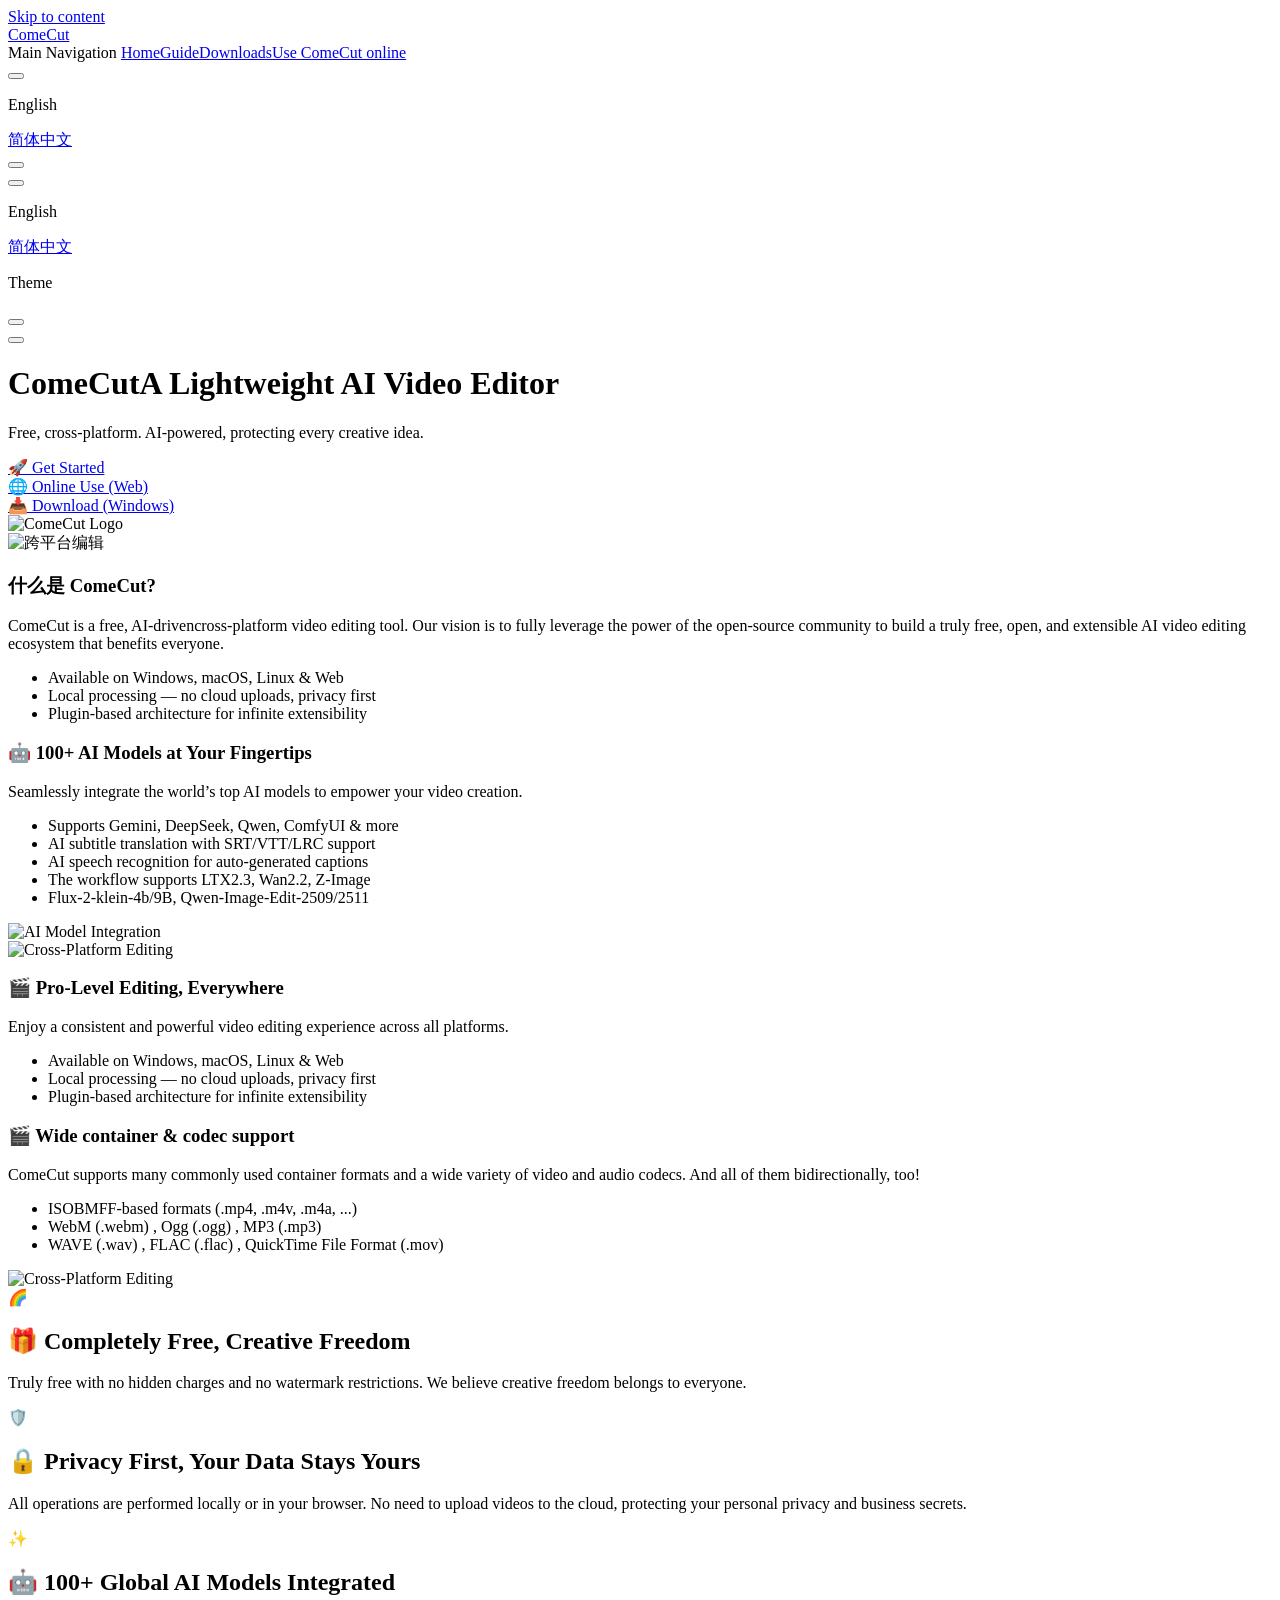
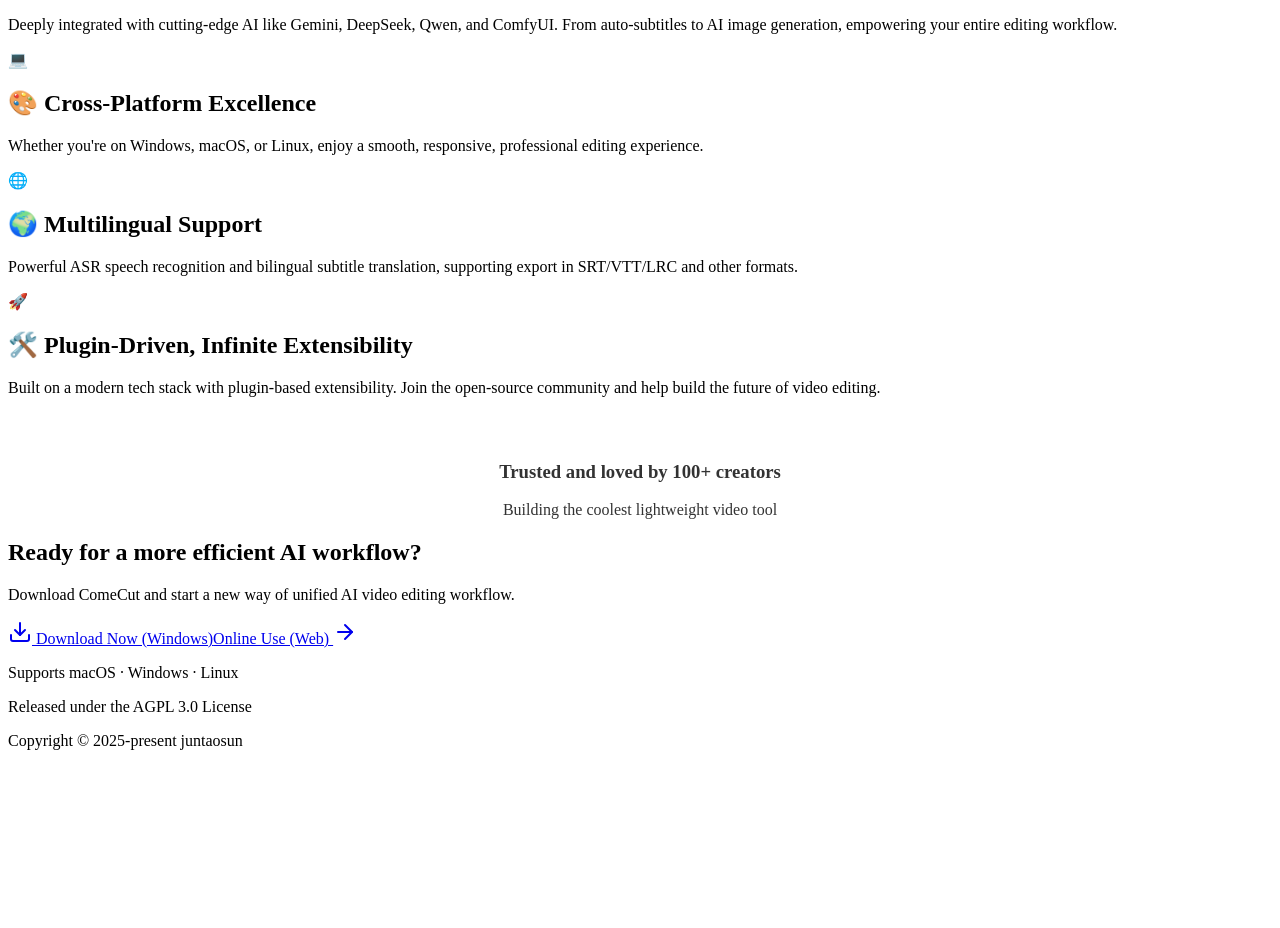
==== commit ad68a27d: "准备提供Windows桌面版本" ====
--- a/en/index.html
+++ b/en/index.html
@@ -6,21 +6,21 @@
     <title>ComeCut</title>
     <meta name="description" content="Free, AI-Powered, Cross-Platform Video Editor">
     <meta name="generator" content="VitePress v1.6.4">
-    <link rel="preload stylesheet" href="/ComeCut/assets/style.DP7Yfc8w.css" as="style">
+    <link rel="preload stylesheet" href="/ComeCut/assets/style.-nVel7qH.css" as="style">
     <link rel="preload stylesheet" href="/ComeCut/vp-icons.css" as="style">
     
-    <script type="module" src="/ComeCut/assets/app.EZ3Ve3Kv.js"></script>
+    <script type="module" src="/ComeCut/assets/app.QsHol1cT.js"></script>
     <link rel="preload" href="/ComeCut/assets/inter-roman-latin.Di8DUHzh.woff2" as="font" type="font/woff2" crossorigin="">
-    <link rel="modulepreload" href="/ComeCut/assets/chunks/theme.C0Qcdc7p.js">
+    <link rel="modulepreload" href="/ComeCut/assets/chunks/theme.CRyEE-cC.js">
     <link rel="modulepreload" href="/ComeCut/assets/chunks/framework.CeqdBC-b.js">
-    <link rel="modulepreload" href="/ComeCut/assets/en_index.md.CkQJ9Q0C.lean.js">
+    <link rel="modulepreload" href="/ComeCut/assets/en_index.md.BsRpSALn.lean.js">
     <link rel="icon" href="/logo.png">
     <script id="check-dark-mode">(()=>{const e=localStorage.getItem("vitepress-theme-appearance")||"auto",a=window.matchMedia("(prefers-color-scheme: dark)").matches;(!e||e==="auto"?a:e==="dark")&&document.documentElement.classList.add("dark")})();</script>
     <script id="check-mac-os">document.documentElement.classList.toggle("mac",/Mac|iPhone|iPod|iPad/i.test(navigator.platform));</script>
   </head>
   <body>
-    <div id="app"><div class="Layout" data-v-d8b57b2d><!--[--><!--]--><!--[--><span tabindex="-1" data-v-fcbfc0e0></span><a href="#VPContent" class="VPSkipLink visually-hidden" data-v-fcbfc0e0>Skip to content</a><!--]--><!----><header class="VPNav" data-v-d8b57b2d data-v-7ad780c2><div class="VPNavBar" data-v-7ad780c2 data-v-9fd4d1dd><div class="wrapper" data-v-9fd4d1dd><div class="container" data-v-9fd4d1dd><div class="title" data-v-9fd4d1dd><div class="VPNavBarTitle" data-v-9fd4d1dd data-v-9f43907a><a class="title" href="/ComeCut/en/" data-v-9f43907a><!--[--><!--]--><!--[--><img class="VPImage logo" src="/ComeCut/logo.png" alt data-v-ab19afbb><!--]--><span data-v-9f43907a>ComeCut</span><!--[--><!--]--></a></div></div><div class="content" data-v-9fd4d1dd><div class="content-body" data-v-9fd4d1dd><!--[--><!--]--><div class="VPNavBarSearch search" data-v-9fd4d1dd><!----></div><nav aria-labelledby="main-nav-aria-label" class="VPNavBarMenu menu" data-v-9fd4d1dd data-v-afb2845e><span id="main-nav-aria-label" class="visually-hidden" data-v-afb2845e> Main Navigation </span><!--[--><!--[--><a class="VPLink link VPNavBarMenuLink active" href="/ComeCut/en/" tabindex="0" data-v-afb2845e data-v-815115f5><!--[--><span data-v-815115f5>Home</span><!--]--></a><!--]--><!--[--><a class="VPLink link VPNavBarMenuLink" href="/ComeCut/en/guide/" tabindex="0" data-v-afb2845e data-v-815115f5><!--[--><span data-v-815115f5>Guide</span><!--]--></a><!--]--><!--[--><a class="VPLink link vp-external-link-icon VPNavBarMenuLink" href="https://github.com/juntaosun/ComeCut/releases/" target="_blank" rel="noreferrer" tabindex="0" data-v-afb2845e data-v-815115f5><!--[--><span data-v-815115f5>Downloads</span><!--]--></a><!--]--><!--[--><a class="VPLink link vp-external-link-icon VPNavBarMenuLink" href="https://juntaosun.github.io/ComeCut/web/" target="_blank" rel="noreferrer" tabindex="0" data-v-afb2845e data-v-815115f5><!--[--><span data-v-815115f5>Use ComeCut online</span><!--]--></a><!--]--><!--]--></nav><div class="VPFlyout VPNavBarTranslations translations" data-v-9fd4d1dd data-v-acee064b data-v-bfe7971f><button type="button" class="button" aria-haspopup="true" aria-expanded="false" aria-label="Language" data-v-bfe7971f><span class="text" data-v-bfe7971f><span class="vpi-languages option-icon" data-v-bfe7971f></span><!----><span class="vpi-chevron-down text-icon" data-v-bfe7971f></span></span></button><div class="menu" data-v-bfe7971f><div class="VPMenu" data-v-bfe7971f data-v-20ed86d6><!----><!--[--><!--[--><div class="items" data-v-acee064b><p class="title" data-v-acee064b>English</p><!--[--><div class="VPMenuLink" data-v-acee064b data-v-7eeeb2dc><a class="VPLink link" href="/ComeCut/" data-v-7eeeb2dc><!--[--><span data-v-7eeeb2dc>简体中文</span><!--]--></a></div><!--]--></div><!--]--><!--]--></div></div></div><div class="VPNavBarAppearance appearance" data-v-9fd4d1dd data-v-3f90c1a5><button class="VPSwitch VPSwitchAppearance" type="button" role="switch" title aria-checked="false" data-v-3f90c1a5 data-v-be9742d9 data-v-b4ccac88><span class="check" data-v-b4ccac88><span class="icon" data-v-b4ccac88><!--[--><span class="vpi-sun sun" data-v-be9742d9></span><span class="vpi-moon moon" data-v-be9742d9></span><!--]--></span></span></button></div><div class="VPSocialLinks VPNavBarSocialLinks social-links" data-v-9fd4d1dd data-v-ef6192dc data-v-e71e869c><!--[--><a class="VPSocialLink no-icon" href="https://github.com/juntaosun/ComeCut" aria-label="github" target="_blank" rel="noopener" data-v-e71e869c data-v-60a9a2d3><span class="vpi-social-github"></span></a><!--]--></div><div class="VPFlyout VPNavBarExtra extra" data-v-9fd4d1dd data-v-f953d92f data-v-bfe7971f><button type="button" class="button" aria-haspopup="true" aria-expanded="false" aria-label="extra navigation" data-v-bfe7971f><span class="vpi-more-horizontal icon" data-v-bfe7971f></span></button><div class="menu" data-v-bfe7971f><div class="VPMenu" data-v-bfe7971f data-v-20ed86d6><!----><!--[--><!--[--><div class="group translations" data-v-f953d92f><p class="trans-title" data-v-f953d92f>English</p><!--[--><div class="VPMenuLink" data-v-f953d92f data-v-7eeeb2dc><a class="VPLink link" href="/ComeCut/" data-v-7eeeb2dc><!--[--><span data-v-7eeeb2dc>简体中文</span><!--]--></a></div><!--]--></div><div class="group" data-v-f953d92f><div class="item appearance" data-v-f953d92f><p class="label" data-v-f953d92f>Theme</p><div class="appearance-action" data-v-f953d92f><button class="VPSwitch VPSwitchAppearance" type="button" role="switch" title aria-checked="false" data-v-f953d92f data-v-be9742d9 data-v-b4ccac88><span class="check" data-v-b4ccac88><span class="icon" data-v-b4ccac88><!--[--><span class="vpi-sun sun" data-v-be9742d9></span><span class="vpi-moon moon" data-v-be9742d9></span><!--]--></span></span></button></div></div></div><div class="group" data-v-f953d92f><div class="item social-links" data-v-f953d92f><div class="VPSocialLinks social-links-list" data-v-f953d92f data-v-e71e869c><!--[--><a class="VPSocialLink no-icon" href="https://github.com/juntaosun/ComeCut" aria-label="github" target="_blank" rel="noopener" data-v-e71e869c data-v-60a9a2d3><span class="vpi-social-github"></span></a><!--]--></div></div></div><!--]--><!--]--></div></div></div><!--[--><!--]--><button type="button" class="VPNavBarHamburger hamburger" aria-label="mobile navigation" aria-expanded="false" aria-controls="VPNavScreen" data-v-9fd4d1dd data-v-6bee1efd><span class="container" data-v-6bee1efd><span class="top" data-v-6bee1efd></span><span class="middle" data-v-6bee1efd></span><span class="bottom" data-v-6bee1efd></span></span></button></div></div></div></div><div class="divider" data-v-9fd4d1dd><div class="divider-line" data-v-9fd4d1dd></div></div></div><!----></header><!----><!----><div class="VPContent is-home" id="VPContent" data-v-d8b57b2d data-v-9a6c75ad><div class="VPHome" data-v-9a6c75ad data-v-e07eaea7><!--[--><!--]--><div class="VPHero has-image VPHomeHero" data-v-e07eaea7 data-v-dd8814ff><div class="container" data-v-dd8814ff><div class="main" data-v-dd8814ff><!--[--><!--]--><!--[--><h1 class="heading" data-v-dd8814ff><span class="name clip" data-v-dd8814ff>ComeCut</span><span class="text" data-v-dd8814ff>A Lightweight AI Video Editor</span></h1><p class="tagline" data-v-dd8814ff>Free, cross-platform. AI-powered, protecting every creative idea.</p><!--]--><!--[--><!--]--><div class="actions" data-v-dd8814ff><!--[--><div class="action" data-v-dd8814ff><a class="VPButton medium brand" href="/ComeCut/en/guide/" data-v-dd8814ff data-v-93dc4167>🚀 Get Started</a></div><div class="action" data-v-dd8814ff><a class="VPButton medium alt" href="https://juntaosun.github.io/ComeCut/web/" target="_blank" rel="noreferrer" data-v-dd8814ff data-v-93dc4167>🌐 Online Use (Web)</a></div><div class="action" data-v-dd8814ff><a class="VPButton medium alt" href="https://github.com/juntaosun/ComeCut/releases/" target="_blank" rel="noreferrer" data-v-dd8814ff data-v-93dc4167>📺 Desktop (Windows)</a></div><!--]--></div><!--[--><!--]--></div><div class="image" data-v-dd8814ff><div class="image-container" data-v-dd8814ff><div class="image-bg" data-v-dd8814ff></div><!--[--><!--[--><img class="VPImage image-src" src="/ComeCut/logo.png" alt="ComeCut Logo" data-v-ab19afbb><!--]--><!--]--></div></div></div></div><!--[--><!--]--><!--[--><!--[--><!--[--><div class="home-feature-cards" data-v-6d9f5d1c><div class="feature-card" data-v-6d9f5d1c><div class="card-image" data-v-6d9f5d1c><img src="/ComeCut/example/image01.png" alt="跨平台编辑" data-v-6d9f5d1c></div><div class="card-body" data-v-6d9f5d1c><h3 class="card-title" data-v-6d9f5d1c>什么是 ComeCut?</h3><p class="card-desc" data-v-6d9f5d1c>ComeCut is a free, AI-drivencross-platform video editing tool. Our vision is to fully leverage the power of the open-source community to build a truly free, open, and extensible AI video editing ecosystem that benefits everyone.</p><ul class="card-list" data-v-6d9f5d1c><!--[--><li data-v-6d9f5d1c>Available on Windows, macOS, Linux &amp; Web</li><li data-v-6d9f5d1c>Local processing — no cloud uploads, privacy first</li><li data-v-6d9f5d1c>Plugin-based architecture for infinite extensibility</li><!--]--></ul></div></div><div class="feature-card reverse" data-v-6d9f5d1c><div class="card-body" data-v-6d9f5d1c><h3 class="card-title" data-v-6d9f5d1c>🤖 100+ AI Models at Your Fingertips</h3><p class="card-desc" data-v-6d9f5d1c>Seamlessly integrate the world’s top AI models to empower your video creation.</p><ul class="card-list" data-v-6d9f5d1c><!--[--><li data-v-6d9f5d1c>Supports Gemini, DeepSeek, Qwen, ComfyUI &amp; more</li><li data-v-6d9f5d1c>AI subtitle translation with SRT/VTT/LRC support</li><li data-v-6d9f5d1c>AI speech recognition for auto-generated captions</li><!--]--></ul></div><div class="card-image" data-v-6d9f5d1c><img src="/ComeCut/example/api.png" alt="AI Model Integration" data-v-6d9f5d1c></div></div><div class="feature-card" data-v-6d9f5d1c><div class="card-image" data-v-6d9f5d1c><img src="/ComeCut/example/translate_cn.png" alt="Cross-Platform Editing" data-v-6d9f5d1c></div><div class="card-body" data-v-6d9f5d1c><h3 class="card-title" data-v-6d9f5d1c>🎬 Pro-Level Editing, Everywhere</h3><p class="card-desc" data-v-6d9f5d1c>Enjoy a consistent and powerful video editing experience across all platforms.</p><ul class="card-list" data-v-6d9f5d1c><!--[--><li data-v-6d9f5d1c>Available on Windows, macOS, Linux &amp; Web</li><li data-v-6d9f5d1c>Local processing — no cloud uploads, privacy first</li><li data-v-6d9f5d1c>Plugin-based architecture for infinite extensibility</li><!--]--></ul></div></div><div class="feature-card reverse" data-v-6d9f5d1c><div class="card-body" data-v-6d9f5d1c><h3 class="card-title" data-v-6d9f5d1c>🎬 Wide container &amp; codec support</h3><p class="card-desc" data-v-6d9f5d1c>ComeCut supports many commonly used container formats and a wide variety of video and audio codecs. And all of them bidirectionally, too!</p><ul class="card-list" data-v-6d9f5d1c><!--[--><li data-v-6d9f5d1c>ISOBMFF-based formats (.mp4, .m4v, .m4a, ...)</li><li data-v-6d9f5d1c>WebM (.webm) , Ogg (.ogg) , MP3 (.mp3) </li><li data-v-6d9f5d1c>WAVE (.wav) , FLAC (.flac) , QuickTime File Format (.mov)</li><!--]--></ul></div><div class="card-image" data-v-6d9f5d1c><img src="/ComeCut/example/codecs.png" alt="Cross-Platform Editing" data-v-6d9f5d1c></div></div></div><!--]--><!--]--><!--]--><div class="VPFeatures VPHomeFeatures" data-v-e07eaea7 data-v-b1eea84a><div class="container" data-v-b1eea84a><div class="items" data-v-b1eea84a><!--[--><div class="grid-6 item" data-v-b1eea84a><div class="VPLink no-icon VPFeature" data-v-b1eea84a data-v-bd37d1a2><!--[--><article class="box" data-v-bd37d1a2><div class="icon" data-v-bd37d1a2>🌈</div><h2 class="title" data-v-bd37d1a2>🎁 Completely Free, Creative Freedom</h2><p class="details" data-v-bd37d1a2>Truly free with no hidden charges and no watermark restrictions. We believe creative freedom belongs to everyone.</p><!----></article><!--]--></div></div><div class="grid-6 item" data-v-b1eea84a><div class="VPLink no-icon VPFeature" data-v-b1eea84a data-v-bd37d1a2><!--[--><article class="box" data-v-bd37d1a2><div class="icon" data-v-bd37d1a2>🛡️</div><h2 class="title" data-v-bd37d1a2>🔒 Privacy First, Your Data Stays Yours</h2><p class="details" data-v-bd37d1a2>All operations are performed locally or in your browser. No need to upload videos to the cloud, protecting your personal privacy and business secrets.</p><!----></article><!--]--></div></div><div class="grid-6 item" data-v-b1eea84a><div class="VPLink no-icon VPFeature" data-v-b1eea84a data-v-bd37d1a2><!--[--><article class="box" data-v-bd37d1a2><div class="icon" data-v-bd37d1a2>✨</div><h2 class="title" data-v-bd37d1a2>🤖 100+ Global AI Models Integrated</h2><p class="details" data-v-bd37d1a2>Deeply integrated with cutting-edge AI like Gemini, DeepSeek, Qwen, and ComfyUI. From auto-subtitles to AI image generation, empowering your entire editing workflow.</p><!----></article><!--]--></div></div><div class="grid-6 item" data-v-b1eea84a><div class="VPLink no-icon VPFeature" data-v-b1eea84a data-v-bd37d1a2><!--[--><article class="box" data-v-bd37d1a2><div class="icon" data-v-bd37d1a2>💻</div><h2 class="title" data-v-bd37d1a2>🎨 Cross-Platform Excellence</h2><p class="details" data-v-bd37d1a2>Whether you're on Windows, macOS, or Linux, enjoy a smooth, responsive, professional editing experience.</p><!----></article><!--]--></div></div><div class="grid-6 item" data-v-b1eea84a><div class="VPLink no-icon VPFeature" data-v-b1eea84a data-v-bd37d1a2><!--[--><article class="box" data-v-bd37d1a2><div class="icon" data-v-bd37d1a2>🌐</div><h2 class="title" data-v-bd37d1a2>🌍 Multilingual Support</h2><p class="details" data-v-bd37d1a2>Powerful ASR speech recognition and bilingual subtitle translation, supporting export in SRT/VTT/LRC and other formats.</p><!----></article><!--]--></div></div><div class="grid-6 item" data-v-b1eea84a><div class="VPLink no-icon VPFeature" data-v-b1eea84a data-v-bd37d1a2><!--[--><article class="box" data-v-bd37d1a2><div class="icon" data-v-bd37d1a2>🚀</div><h2 class="title" data-v-bd37d1a2>🛠️ Plugin-Driven, Infinite Extensibility</h2><p class="details" data-v-bd37d1a2>Built on a modern tech stack with plugin-based extensibility. Join the open-source community and help build the future of video editing.</p><!----></article><!--]--></div></div><!--]--></div></div></div><!--[--><!--]--><div class="vp-doc container" style="" data-v-e07eaea7 data-v-c141a4bd><!--[--><div style="position:relative;" data-v-e07eaea7><div><div align="center" style="margin-top:4rem;opacity:0.8;"><h3>Trusted and loved by 100+ developers</h3><p>Building the coolest lightweight video tool</p></div><section class="footer-banner" data-v-33453112><div class="banner-container" data-v-33453112><h2 class="title" data-v-33453112>Ready for a more efficient AI workflow?</h2><p class="description" data-v-33453112>Download ComeCut and start a new way of unified AI video editing workflow.</p><div class="actions" data-v-33453112><a href="https://github.com/juntaosun/ComeCut/releases/" class="btn primary" data-v-33453112><svg xmlns="http://www.w3.org/2000/svg" width="24" height="24" viewBox="0 0 24 24" fill="none" stroke="currentColor" stroke-width="2" stroke-linecap="round" stroke-linejoin="round" class="lucide lucide-download w-5 h-5" data-v-33453112><path d="M21 15v4a2 2 0 0 1-2 2H5a2 2 0 0 1-2-2v-4" data-v-33453112></path><polyline points="7 10 12 15 17 10" data-v-33453112></polyline><line x1="12" x2="12" y1="15" y2="3" data-v-33453112></line></svg> Download Now (Window)</a><a href="https://github.com/juntaosun/ComeCut/web/" target="_blank" class="btn secondary" data-v-33453112>Online Use (Web) <svg xmlns="http://www.w3.org/2000/svg" width="24" height="24" viewBox="0 0 24 24" fill="none" stroke="currentColor" stroke-width="2" stroke-linecap="round" stroke-linejoin="round" class="lucide lucide-arrow-right w-5 h-5" data-v-33453112><path d="M5 12h14" data-v-33453112></path><path d="m12 5 7 7-7 7" data-v-33453112></path></svg></a></div><p class="platforms" data-v-33453112>Supports macOS · Windows · Linux</p></div></section></div></div><!--]--></div></div></div><footer class="VPFooter" data-v-d8b57b2d data-v-566314d4><div class="container" data-v-566314d4><p class="message" data-v-566314d4>Released under the AGPL 3.0 License</p><p class="copyright" data-v-566314d4>Copyright © 2025-present juntaosun</p></div></footer><!--[--><canvas class="dynamic-background" data-v-1b73e314></canvas><!--]--></div></div>
-    <script>window.__VP_HASH_MAP__=JSON.parse("{\"en_guide_ai-features.md\":\"COujKbH0\",\"en_guide_index.md\":\"B5gV7oza\",\"en_guide_roadmap.md\":\"DN-0aW7H\",\"en_index.md\":\"CkQJ9Q0C\",\"guide_ai-features.md\":\"DVxpQNf4\",\"guide_index.md\":\"C9CP_suu\",\"guide_roadmap.md\":\"D7AvK8yc\",\"index.md\":\"tYiHsx1w\"}");window.__VP_SITE_DATA__=JSON.parse("{\"lang\":\"en-US\",\"dir\":\"ltr\",\"title\":\"ComeCut\",\"description\":\"Free, Open-Source, AI-Powered Cross-Platform Video Editor\",\"base\":\"/ComeCut/\",\"head\":[],\"router\":{\"prefetchLinks\":true},\"appearance\":true,\"themeConfig\":{},\"locales\":{\"root\":{\"label\":\"简体中文\",\"lang\":\"zh-CN\",\"title\":\"ComeCut 「来剪」\",\"description\":\"免费、AI 驱动、全平台视频编辑工具\",\"themeConfig\":{\"logo\":\"/logo.png\",\"nav\":[{\"text\":\"首页\",\"link\":\"/\"},{\"text\":\"指南\",\"link\":\"/guide/\"},{\"text\":\"下载\",\"link\":\"https://github.com/juntaosun/ComeCut/releases/\"},{\"text\":\"使用 ComeCut 线上版\",\"link\":\"https://juntaosun.github.io/ComeCut/web/\"}],\"sidebar\":[{\"text\":\"入门指南\",\"items\":[{\"text\":\"什么是 ComeCut\",\"link\":\"/guide/\"},{\"text\":\"AI 驱动特性\",\"link\":\"/guide/ai-features\"},{\"text\":\"路线图\",\"link\":\"/guide/roadmap\"}]}],\"socialLinks\":[{\"icon\":\"github\",\"link\":\"https://github.com/juntaosun/ComeCut\"}],\"footer\":{\"message\":\"基于 AGPL 3.0 协议发布\",\"copyright\":\"Copyright © 2025-present juntaosun\"},\"editLink\":{\"pattern\":\"https://github.com/juntaosun/ComeCut/edit/main/vitepress/:path\",\"text\":\"在 GitHub 上编辑此页\"},\"lastUpdated\":{\"text\":\"最后更新于\"},\"docFooter\":{\"prev\":\"上一页\",\"next\":\"下一页\"},\"outline\":{\"label\":\"页面导航\"},\"darkModeSwitchLabel\":\"主题\",\"sidebarMenuLabel\":\"菜单\",\"returnToTopLabel\":\"回到顶部\",\"langMenuLabel\":\"语言\",\"search\":{\"provider\":\"local\",\"options\":{\"translations\":{\"button\":{\"buttonText\":\"搜索文档\",\"buttonAriaLabel\":\"搜索文档\"},\"modal\":{\"noResultsText\":\"无法找到相关结果\",\"resetButtonTitle\":\"清除查询条件\",\"footer\":{\"selectText\":\"选择\",\"navigateText\":\"切换\",\"closeText\":\"关闭\"}}}}}}},\"en\":{\"label\":\"English\",\"lang\":\"en-US\",\"title\":\"ComeCut\",\"description\":\"Free, AI-Powered, Cross-Platform Video Editor\",\"themeConfig\":{\"logo\":\"/logo.png\",\"nav\":[{\"text\":\"Home\",\"link\":\"/en/\"},{\"text\":\"Guide\",\"link\":\"/en/guide/\"},{\"text\":\"Downloads\",\"link\":\"https://github.com/juntaosun/ComeCut/releases/\"},{\"text\":\"Use ComeCut online\",\"link\":\"https://juntaosun.github.io/ComeCut/web/\"}],\"sidebar\":[{\"text\":\"Getting Started\",\"items\":[{\"text\":\"What is ComeCut\",\"link\":\"/en/guide/\"},{\"text\":\"AI-Powered Features\",\"link\":\"/en/guide/ai-features\"},{\"text\":\"Roadmap\",\"link\":\"/en/guide/roadmap\"}]}],\"socialLinks\":[{\"icon\":\"github\",\"link\":\"https://github.com/juntaosun/ComeCut\"}],\"footer\":{\"message\":\"Released under the AGPL 3.0 License\",\"copyright\":\"Copyright © 2025-present juntaosun\"},\"editLink\":{\"pattern\":\"https://github.com/juntaosun/ComeCut/edit/main/vitepress/en/:path\",\"text\":\"Edit this page on GitHub\"},\"lastUpdated\":{\"text\":\"Last updated\"},\"docFooter\":{\"prev\":\"Previous page\",\"next\":\"Next page\"},\"outline\":{\"label\":\"On this page\"},\"darkModeSwitchLabel\":\"Theme\",\"sidebarMenuLabel\":\"Menu\",\"returnToTopLabel\":\"Return to top\",\"langMenuLabel\":\"Language\",\"search\":{\"provider\":\"local\",\"options\":{\"translations\":{\"button\":{\"buttonText\":\"Search\",\"buttonAriaLabel\":\"Search\"},\"modal\":{\"noResultsText\":\"No results found\",\"resetButtonTitle\":\"Clear search\",\"footer\":{\"selectText\":\"to select\",\"navigateText\":\"to navigate\",\"closeText\":\"to close\"}}}}}}}},\"scrollOffset\":134,\"cleanUrls\":true}");</script>
+    <div id="app"><div class="Layout" data-v-1075a282><!--[--><!--]--><!--[--><span tabindex="-1" data-v-d18fb172></span><a href="#VPContent" class="VPSkipLink visually-hidden" data-v-d18fb172>Skip to content</a><!--]--><!----><header class="VPNav" data-v-1075a282 data-v-e0c14098><div class="VPNavBar" data-v-e0c14098 data-v-bf52a942><div class="wrapper" data-v-bf52a942><div class="container" data-v-bf52a942><div class="title" data-v-bf52a942><div class="VPNavBarTitle" data-v-bf52a942 data-v-3244061b><a class="title" href="/ComeCut/en/" data-v-3244061b><!--[--><!--]--><!--[--><img class="VPImage logo" src="/ComeCut/logo.png" alt data-v-307916a2><!--]--><span data-v-3244061b>ComeCut</span><!--[--><!--]--></a></div></div><div class="content" data-v-bf52a942><div class="content-body" data-v-bf52a942><!--[--><!--]--><div class="VPNavBarSearch search" data-v-bf52a942><!----></div><nav aria-labelledby="main-nav-aria-label" class="VPNavBarMenu menu" data-v-bf52a942 data-v-ad424140><span id="main-nav-aria-label" class="visually-hidden" data-v-ad424140> Main Navigation </span><!--[--><!--[--><a class="VPLink link VPNavBarMenuLink active" href="/ComeCut/en/" tabindex="0" data-v-ad424140 data-v-463865f9><!--[--><span data-v-463865f9>Home</span><!--]--></a><!--]--><!--[--><a class="VPLink link VPNavBarMenuLink" href="/ComeCut/en/guide/" tabindex="0" data-v-ad424140 data-v-463865f9><!--[--><span data-v-463865f9>Guide</span><!--]--></a><!--]--><!--[--><a class="VPLink link vp-external-link-icon VPNavBarMenuLink" href="https://github.com/juntaosun/ComeCut/releases/" target="_blank" rel="noreferrer" tabindex="0" data-v-ad424140 data-v-463865f9><!--[--><span data-v-463865f9>Downloads</span><!--]--></a><!--]--><!--[--><a class="VPLink link vp-external-link-icon VPNavBarMenuLink" href="https://juntaosun.github.io/ComeCut/web/" target="_blank" rel="noreferrer" tabindex="0" data-v-ad424140 data-v-463865f9><!--[--><span data-v-463865f9>Use ComeCut online</span><!--]--></a><!--]--><!--]--></nav><div class="VPFlyout VPNavBarTranslations translations" data-v-bf52a942 data-v-60595cd6 data-v-b0f8aada><button type="button" class="button" aria-haspopup="true" aria-expanded="false" aria-label="Language" data-v-b0f8aada><span class="text" data-v-b0f8aada><span class="vpi-languages option-icon" data-v-b0f8aada></span><!----><span class="vpi-chevron-down text-icon" data-v-b0f8aada></span></span></button><div class="menu" data-v-b0f8aada><div class="VPMenu" data-v-b0f8aada data-v-15196d84><!----><!--[--><!--[--><div class="items" data-v-60595cd6><p class="title" data-v-60595cd6>English</p><!--[--><div class="VPMenuLink" data-v-60595cd6 data-v-ed5cd40f><a class="VPLink link" href="/ComeCut/" data-v-ed5cd40f><!--[--><span data-v-ed5cd40f>简体中文</span><!--]--></a></div><!--]--></div><!--]--><!--]--></div></div></div><div class="VPNavBarAppearance appearance" data-v-bf52a942 data-v-ed413d57><button class="VPSwitch VPSwitchAppearance" type="button" role="switch" title aria-checked="false" data-v-ed413d57 data-v-f2a37889 data-v-385faf3a><span class="check" data-v-385faf3a><span class="icon" data-v-385faf3a><!--[--><span class="vpi-sun sun" data-v-f2a37889></span><span class="vpi-moon moon" data-v-f2a37889></span><!--]--></span></span></button></div><div class="VPSocialLinks VPNavBarSocialLinks social-links" data-v-bf52a942 data-v-0d46b6f9 data-v-61f0d15d><!--[--><a class="VPSocialLink no-icon" href="https://github.com/juntaosun/ComeCut" aria-label="github" target="_blank" rel="noopener" data-v-61f0d15d data-v-58357848><span class="vpi-social-github"></span></a><!--]--></div><div class="VPFlyout VPNavBarExtra extra" data-v-bf52a942 data-v-6251a52d data-v-b0f8aada><button type="button" class="button" aria-haspopup="true" aria-expanded="false" aria-label="extra navigation" data-v-b0f8aada><span class="vpi-more-horizontal icon" data-v-b0f8aada></span></button><div class="menu" data-v-b0f8aada><div class="VPMenu" data-v-b0f8aada data-v-15196d84><!----><!--[--><!--[--><div class="group translations" data-v-6251a52d><p class="trans-title" data-v-6251a52d>English</p><!--[--><div class="VPMenuLink" data-v-6251a52d data-v-ed5cd40f><a class="VPLink link" href="/ComeCut/" data-v-ed5cd40f><!--[--><span data-v-ed5cd40f>简体中文</span><!--]--></a></div><!--]--></div><div class="group" data-v-6251a52d><div class="item appearance" data-v-6251a52d><p class="label" data-v-6251a52d>Theme</p><div class="appearance-action" data-v-6251a52d><button class="VPSwitch VPSwitchAppearance" type="button" role="switch" title aria-checked="false" data-v-6251a52d data-v-f2a37889 data-v-385faf3a><span class="check" data-v-385faf3a><span class="icon" data-v-385faf3a><!--[--><span class="vpi-sun sun" data-v-f2a37889></span><span class="vpi-moon moon" data-v-f2a37889></span><!--]--></span></span></button></div></div></div><div class="group" data-v-6251a52d><div class="item social-links" data-v-6251a52d><div class="VPSocialLinks social-links-list" data-v-6251a52d data-v-61f0d15d><!--[--><a class="VPSocialLink no-icon" href="https://github.com/juntaosun/ComeCut" aria-label="github" target="_blank" rel="noopener" data-v-61f0d15d data-v-58357848><span class="vpi-social-github"></span></a><!--]--></div></div></div><!--]--><!--]--></div></div></div><!--[--><!--]--><button type="button" class="VPNavBarHamburger hamburger" aria-label="mobile navigation" aria-expanded="false" aria-controls="VPNavScreen" data-v-bf52a942 data-v-5e9062f0><span class="container" data-v-5e9062f0><span class="top" data-v-5e9062f0></span><span class="middle" data-v-5e9062f0></span><span class="bottom" data-v-5e9062f0></span></span></button></div></div></div></div><div class="divider" data-v-bf52a942><div class="divider-line" data-v-bf52a942></div></div></div><!----></header><!----><!----><div class="VPContent is-home" id="VPContent" data-v-1075a282 data-v-d44aaa0d><div class="VPHome" data-v-d44aaa0d data-v-3f640cf3><!--[--><!--]--><div class="VPHero has-image VPHomeHero" data-v-3f640cf3 data-v-a744c61a><div class="container" data-v-a744c61a><div class="main" data-v-a744c61a><!--[--><!--]--><!--[--><h1 class="heading" data-v-a744c61a><span class="name clip" data-v-a744c61a>ComeCut</span><span class="text" data-v-a744c61a>A Lightweight AI Video Editor</span></h1><p class="tagline" data-v-a744c61a>Free, cross-platform. AI-powered, protecting every creative idea.</p><!--]--><!--[--><!--]--><div class="actions" data-v-a744c61a><!--[--><div class="action" data-v-a744c61a><a class="VPButton medium brand" href="/ComeCut/en/guide/" data-v-a744c61a data-v-3ab31266>🚀 Get Started</a></div><div class="action" data-v-a744c61a><a class="VPButton medium alt" href="https://juntaosun.github.io/ComeCut/web/" target="_blank" rel="noreferrer" data-v-a744c61a data-v-3ab31266>🌐 Online Use (Web)</a></div><div class="action" data-v-a744c61a><a class="VPButton medium alt" href="https://github.com/juntaosun/ComeCut/releases/" target="_blank" rel="noreferrer" data-v-a744c61a data-v-3ab31266>📥 Download (Windows)</a></div><!--]--></div><!--[--><!--]--></div><div class="image" data-v-a744c61a><div class="image-container" data-v-a744c61a><div class="image-bg" data-v-a744c61a></div><!--[--><!--[--><img class="VPImage image-src" src="/ComeCut/logo.png" alt="ComeCut Logo" data-v-307916a2><!--]--><!--]--></div></div></div></div><!--[--><!--]--><!--[--><!--[--><!--[--><div class="home-feature-cards" data-v-4116ffdd><div class="feature-card" data-v-4116ffdd><div class="card-image" data-v-4116ffdd><img src="/ComeCut/example/image01.png" alt="跨平台编辑" data-v-4116ffdd></div><div class="card-body" data-v-4116ffdd><h3 class="card-title" data-v-4116ffdd>什么是 ComeCut?</h3><p class="card-desc" data-v-4116ffdd>ComeCut is a free, AI-drivencross-platform video editing tool. Our vision is to fully leverage the power of the open-source community to build a truly free, open, and extensible AI video editing ecosystem that benefits everyone.</p><ul class="card-list" data-v-4116ffdd><!--[--><li data-v-4116ffdd>Available on Windows, macOS, Linux &amp; Web</li><li data-v-4116ffdd>Local processing — no cloud uploads, privacy first</li><li data-v-4116ffdd>Plugin-based architecture for infinite extensibility</li><!--]--></ul></div></div><div class="feature-card reverse" data-v-4116ffdd><div class="card-body" data-v-4116ffdd><h3 class="card-title" data-v-4116ffdd>🤖 100+ AI Models at Your Fingertips</h3><p class="card-desc" data-v-4116ffdd>Seamlessly integrate the world’s top AI models to empower your video creation.</p><ul class="card-list" data-v-4116ffdd><!--[--><li data-v-4116ffdd>Supports Gemini, DeepSeek, Qwen, ComfyUI &amp; more</li><li data-v-4116ffdd>AI subtitle translation with SRT/VTT/LRC support</li><li data-v-4116ffdd>AI speech recognition for auto-generated captions</li><li data-v-4116ffdd>The workflow supports LTX2.3, Wan2.2, Z-Image</li><li data-v-4116ffdd>Flux-2-klein-4b/9B, Qwen-Image-Edit-2509/2511</li><!--]--></ul></div><div class="card-image" data-v-4116ffdd><img src="/ComeCut/example/api.png" alt="AI Model Integration" data-v-4116ffdd></div></div><div class="feature-card" data-v-4116ffdd><div class="card-image" data-v-4116ffdd><img src="/ComeCut/example/translate_cn.png" alt="Cross-Platform Editing" data-v-4116ffdd></div><div class="card-body" data-v-4116ffdd><h3 class="card-title" data-v-4116ffdd>🎬 Pro-Level Editing, Everywhere</h3><p class="card-desc" data-v-4116ffdd>Enjoy a consistent and powerful video editing experience across all platforms.</p><ul class="card-list" data-v-4116ffdd><!--[--><li data-v-4116ffdd>Available on Windows, macOS, Linux &amp; Web</li><li data-v-4116ffdd>Local processing — no cloud uploads, privacy first</li><li data-v-4116ffdd>Plugin-based architecture for infinite extensibility</li><!--]--></ul></div></div><div class="feature-card reverse" data-v-4116ffdd><div class="card-body" data-v-4116ffdd><h3 class="card-title" data-v-4116ffdd>🎬 Wide container &amp; codec support</h3><p class="card-desc" data-v-4116ffdd>ComeCut supports many commonly used container formats and a wide variety of video and audio codecs. And all of them bidirectionally, too!</p><ul class="card-list" data-v-4116ffdd><!--[--><li data-v-4116ffdd>ISOBMFF-based formats (.mp4, .m4v, .m4a, ...)</li><li data-v-4116ffdd>WebM (.webm) , Ogg (.ogg) , MP3 (.mp3) </li><li data-v-4116ffdd>WAVE (.wav) , FLAC (.flac) , QuickTime File Format (.mov)</li><!--]--></ul></div><div class="card-image" data-v-4116ffdd><img src="/ComeCut/example/codecs.png" alt="Cross-Platform Editing" data-v-4116ffdd></div></div></div><!--]--><!--]--><!--]--><div class="VPFeatures VPHomeFeatures" data-v-3f640cf3 data-v-c0bb34c8><div class="container" data-v-c0bb34c8><div class="items" data-v-c0bb34c8><!--[--><div class="grid-6 item" data-v-c0bb34c8><div class="VPLink no-icon VPFeature" data-v-c0bb34c8 data-v-f89785b4><!--[--><article class="box" data-v-f89785b4><div class="icon" data-v-f89785b4>🌈</div><h2 class="title" data-v-f89785b4>🎁 Completely Free, Creative Freedom</h2><p class="details" data-v-f89785b4>Truly free with no hidden charges and no watermark restrictions. We believe creative freedom belongs to everyone.</p><!----></article><!--]--></div></div><div class="grid-6 item" data-v-c0bb34c8><div class="VPLink no-icon VPFeature" data-v-c0bb34c8 data-v-f89785b4><!--[--><article class="box" data-v-f89785b4><div class="icon" data-v-f89785b4>🛡️</div><h2 class="title" data-v-f89785b4>🔒 Privacy First, Your Data Stays Yours</h2><p class="details" data-v-f89785b4>All operations are performed locally or in your browser. No need to upload videos to the cloud, protecting your personal privacy and business secrets.</p><!----></article><!--]--></div></div><div class="grid-6 item" data-v-c0bb34c8><div class="VPLink no-icon VPFeature" data-v-c0bb34c8 data-v-f89785b4><!--[--><article class="box" data-v-f89785b4><div class="icon" data-v-f89785b4>✨</div><h2 class="title" data-v-f89785b4>🤖 100+ Global AI Models Integrated</h2><p class="details" data-v-f89785b4>Deeply integrated with cutting-edge AI like Gemini, DeepSeek, Qwen, and ComfyUI. From auto-subtitles to AI image generation, empowering your entire editing workflow.</p><!----></article><!--]--></div></div><div class="grid-6 item" data-v-c0bb34c8><div class="VPLink no-icon VPFeature" data-v-c0bb34c8 data-v-f89785b4><!--[--><article class="box" data-v-f89785b4><div class="icon" data-v-f89785b4>💻</div><h2 class="title" data-v-f89785b4>🎨 Cross-Platform Excellence</h2><p class="details" data-v-f89785b4>Whether you're on Windows, macOS, or Linux, enjoy a smooth, responsive, professional editing experience.</p><!----></article><!--]--></div></div><div class="grid-6 item" data-v-c0bb34c8><div class="VPLink no-icon VPFeature" data-v-c0bb34c8 data-v-f89785b4><!--[--><article class="box" data-v-f89785b4><div class="icon" data-v-f89785b4>🌐</div><h2 class="title" data-v-f89785b4>🌍 Multilingual Support</h2><p class="details" data-v-f89785b4>Powerful ASR speech recognition and bilingual subtitle translation, supporting export in SRT/VTT/LRC and other formats.</p><!----></article><!--]--></div></div><div class="grid-6 item" data-v-c0bb34c8><div class="VPLink no-icon VPFeature" data-v-c0bb34c8 data-v-f89785b4><!--[--><article class="box" data-v-f89785b4><div class="icon" data-v-f89785b4>🚀</div><h2 class="title" data-v-f89785b4>🛠️ Plugin-Driven, Infinite Extensibility</h2><p class="details" data-v-f89785b4>Built on a modern tech stack with plugin-based extensibility. Join the open-source community and help build the future of video editing.</p><!----></article><!--]--></div></div><!--]--></div></div></div><!--[--><!--]--><div class="vp-doc container" style="" data-v-3f640cf3 data-v-1888b52f><!--[--><div style="position:relative;" data-v-3f640cf3><div><div align="center" style="margin-top:4rem;opacity:0.8;"><h3>Trusted and loved by 100+ creators</h3><p>Building the coolest lightweight video tool</p></div><section class="footer-banner" data-v-e54f13fa><div class="banner-container" data-v-e54f13fa><h2 class="title" data-v-e54f13fa>Ready for a more efficient AI workflow?</h2><p class="description" data-v-e54f13fa>Download ComeCut and start a new way of unified AI video editing workflow.</p><div class="actions" data-v-e54f13fa><a href="https://github.com/juntaosun/ComeCut/releases/" class="btn primary" data-v-e54f13fa><svg xmlns="http://www.w3.org/2000/svg" width="24" height="24" viewBox="0 0 24 24" fill="none" stroke="currentColor" stroke-width="2" stroke-linecap="round" stroke-linejoin="round" class="lucide lucide-download w-5 h-5" data-v-e54f13fa><path d="M21 15v4a2 2 0 0 1-2 2H5a2 2 0 0 1-2-2v-4" data-v-e54f13fa></path><polyline points="7 10 12 15 17 10" data-v-e54f13fa></polyline><line x1="12" x2="12" y1="15" y2="3" data-v-e54f13fa></line></svg> Download Now (Windows)</a><a href="https://github.com/juntaosun/ComeCut/web/" target="_blank" class="btn secondary" data-v-e54f13fa>Online Use (Web) <svg xmlns="http://www.w3.org/2000/svg" width="24" height="24" viewBox="0 0 24 24" fill="none" stroke="currentColor" stroke-width="2" stroke-linecap="round" stroke-linejoin="round" class="lucide lucide-arrow-right w-5 h-5" data-v-e54f13fa><path d="M5 12h14" data-v-e54f13fa></path><path d="m12 5 7 7-7 7" data-v-e54f13fa></path></svg></a></div><p class="platforms" data-v-e54f13fa>Supports macOS · Windows · Linux</p></div></section></div></div><!--]--></div></div></div><footer class="VPFooter" data-v-1075a282 data-v-d66a45d2><div class="container" data-v-d66a45d2><p class="message" data-v-d66a45d2>Released under the AGPL 3.0 License</p><p class="copyright" data-v-d66a45d2>Copyright © 2025-present juntaosun</p></div></footer><!--[--><canvas class="dynamic-background" data-v-1b73e314></canvas><!--]--></div></div>
+    <script>window.__VP_HASH_MAP__=JSON.parse("{\"en_guide_ai-features.md\":\"COujKbH0\",\"en_guide_index.md\":\"DrA16F9O\",\"en_guide_roadmap.md\":\"DN-0aW7H\",\"en_index.md\":\"BsRpSALn\",\"guide_ai-features.md\":\"DVxpQNf4\",\"guide_index.md\":\"B30tUVAg\",\"guide_roadmap.md\":\"D7AvK8yc\",\"index.md\":\"BJuP15IR\"}");window.__VP_SITE_DATA__=JSON.parse("{\"lang\":\"en-US\",\"dir\":\"ltr\",\"title\":\"ComeCut\",\"description\":\"Free, Open-Source, AI-Powered Cross-Platform Video Editor\",\"base\":\"/ComeCut/\",\"head\":[],\"router\":{\"prefetchLinks\":true},\"appearance\":true,\"themeConfig\":{},\"locales\":{\"root\":{\"label\":\"简体中文\",\"lang\":\"zh-CN\",\"title\":\"ComeCut 「来剪」\",\"description\":\"免费、AI 驱动、全平台视频编辑工具\",\"themeConfig\":{\"logo\":\"/logo.png\",\"nav\":[{\"text\":\"首页\",\"link\":\"/\"},{\"text\":\"指南\",\"link\":\"/guide/\"},{\"text\":\"下载\",\"link\":\"https://github.com/juntaosun/ComeCut/releases/\"},{\"text\":\"使用 ComeCut 线上版\",\"link\":\"https://juntaosun.github.io/ComeCut/web/\"}],\"sidebar\":[{\"text\":\"入门指南\",\"items\":[{\"text\":\"什么是 ComeCut\",\"link\":\"/guide/\"},{\"text\":\"AI 驱动特性\",\"link\":\"/guide/ai-features\"},{\"text\":\"路线图\",\"link\":\"/guide/roadmap\"}]}],\"socialLinks\":[{\"icon\":\"github\",\"link\":\"https://github.com/juntaosun/ComeCut\"}],\"footer\":{\"message\":\"基于 AGPL 3.0 协议发布\",\"copyright\":\"Copyright © 2025-present juntaosun\"},\"editLink\":{\"pattern\":\"https://github.com/juntaosun/ComeCut/edit/main/vitepress/:path\",\"text\":\"在 GitHub 上编辑此页\"},\"lastUpdated\":{\"text\":\"最后更新于\"},\"docFooter\":{\"prev\":\"上一页\",\"next\":\"下一页\"},\"outline\":{\"label\":\"页面导航\"},\"darkModeSwitchLabel\":\"主题\",\"sidebarMenuLabel\":\"菜单\",\"returnToTopLabel\":\"回到顶部\",\"langMenuLabel\":\"语言\",\"search\":{\"provider\":\"local\",\"options\":{\"translations\":{\"button\":{\"buttonText\":\"搜索文档\",\"buttonAriaLabel\":\"搜索文档\"},\"modal\":{\"noResultsText\":\"无法找到相关结果\",\"resetButtonTitle\":\"清除查询条件\",\"footer\":{\"selectText\":\"选择\",\"navigateText\":\"切换\",\"closeText\":\"关闭\"}}}}}}},\"en\":{\"label\":\"English\",\"lang\":\"en-US\",\"title\":\"ComeCut\",\"description\":\"Free, AI-Powered, Cross-Platform Video Editor\",\"themeConfig\":{\"logo\":\"/logo.png\",\"nav\":[{\"text\":\"Home\",\"link\":\"/en/\"},{\"text\":\"Guide\",\"link\":\"/en/guide/\"},{\"text\":\"Downloads\",\"link\":\"https://github.com/juntaosun/ComeCut/releases/\"},{\"text\":\"Use ComeCut online\",\"link\":\"https://juntaosun.github.io/ComeCut/web/\"}],\"sidebar\":[{\"text\":\"Getting Started\",\"items\":[{\"text\":\"What is ComeCut\",\"link\":\"/en/guide/\"},{\"text\":\"AI-Powered Features\",\"link\":\"/en/guide/ai-features\"},{\"text\":\"Roadmap\",\"link\":\"/en/guide/roadmap\"}]}],\"socialLinks\":[{\"icon\":\"github\",\"link\":\"https://github.com/juntaosun/ComeCut\"}],\"footer\":{\"message\":\"Released under the AGPL 3.0 License\",\"copyright\":\"Copyright © 2025-present juntaosun\"},\"editLink\":{\"pattern\":\"https://github.com/juntaosun/ComeCut/edit/main/vitepress/en/:path\",\"text\":\"Edit this page on GitHub\"},\"lastUpdated\":{\"text\":\"Last updated\"},\"docFooter\":{\"prev\":\"Previous page\",\"next\":\"Next page\"},\"outline\":{\"label\":\"On this page\"},\"darkModeSwitchLabel\":\"Theme\",\"sidebarMenuLabel\":\"Menu\",\"returnToTopLabel\":\"Return to top\",\"langMenuLabel\":\"Language\",\"search\":{\"provider\":\"local\",\"options\":{\"translations\":{\"button\":{\"buttonText\":\"Search\",\"buttonAriaLabel\":\"Search\"},\"modal\":{\"noResultsText\":\"No results found\",\"resetButtonTitle\":\"Clear search\",\"footer\":{\"selectText\":\"to select\",\"navigateText\":\"to navigate\",\"closeText\":\"to close\"}}}}}}}},\"scrollOffset\":134,\"cleanUrls\":true}");</script>
     
   </body>
 </html>
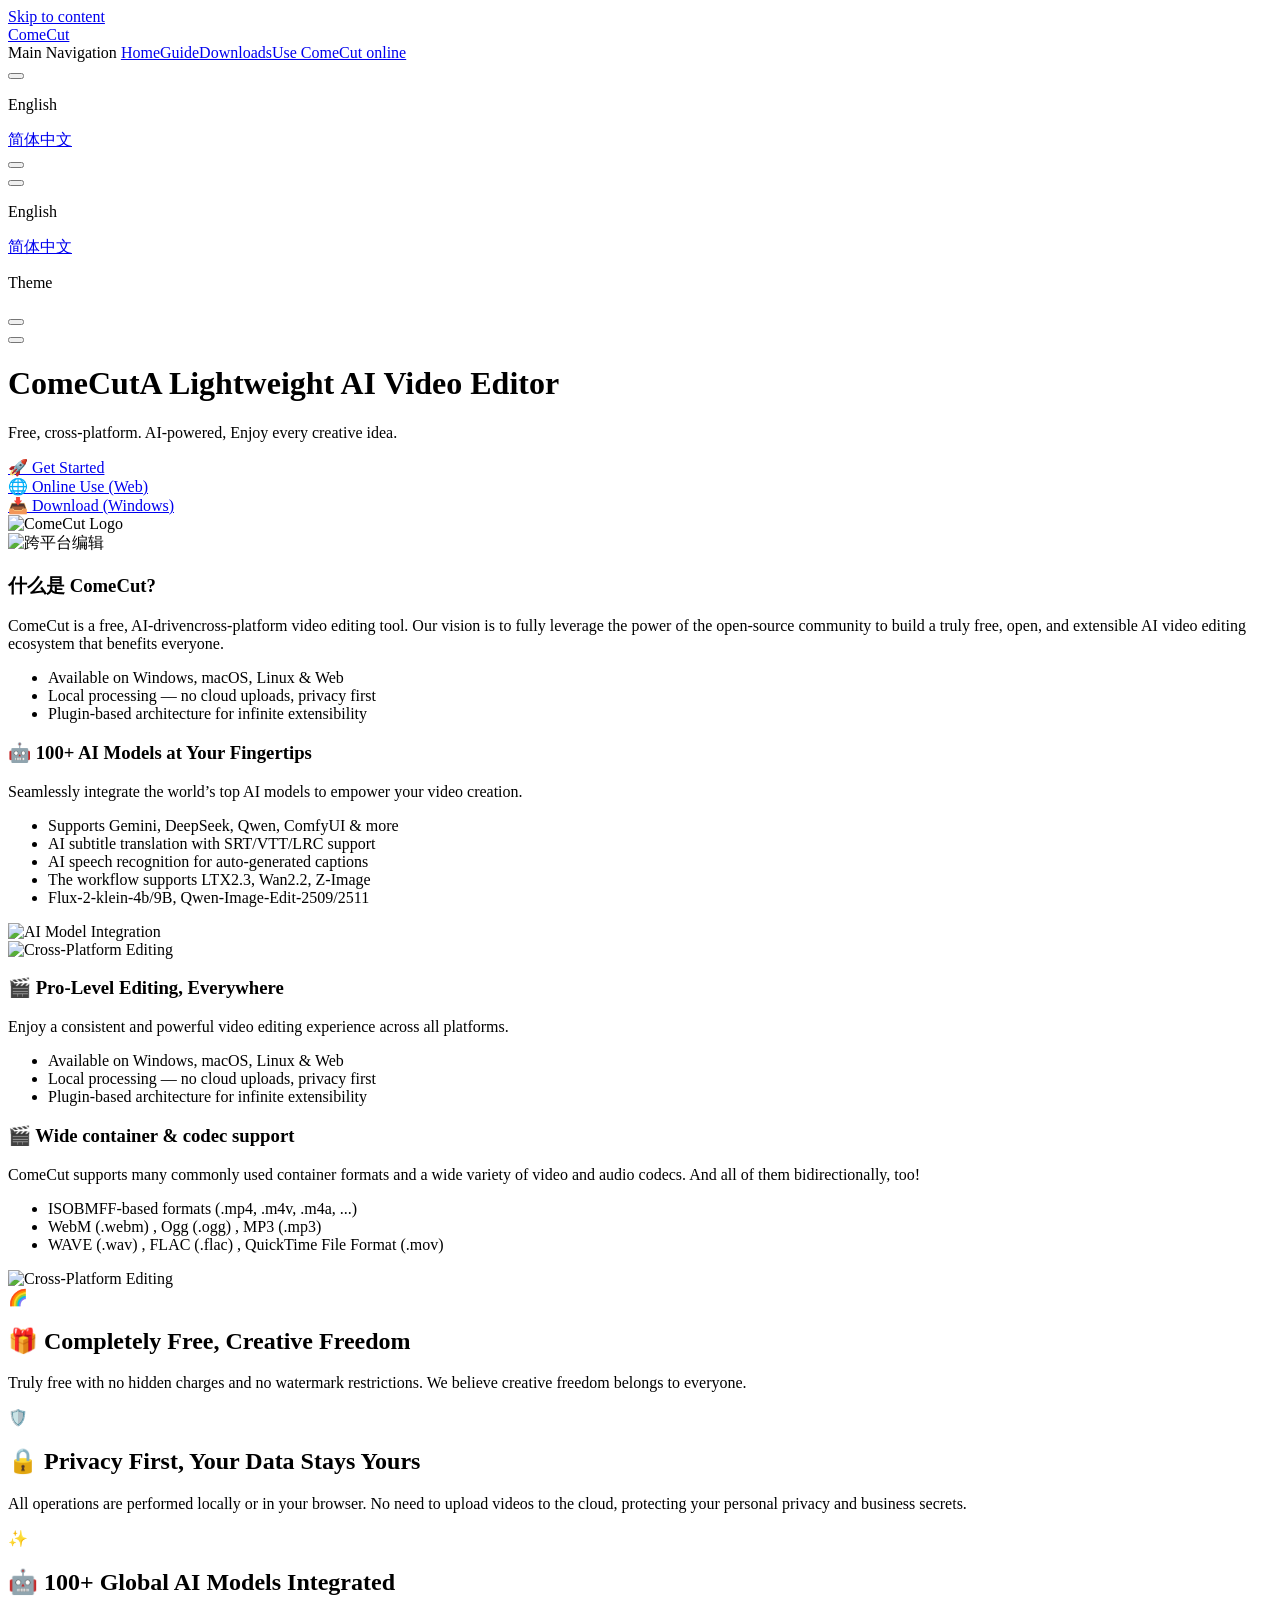
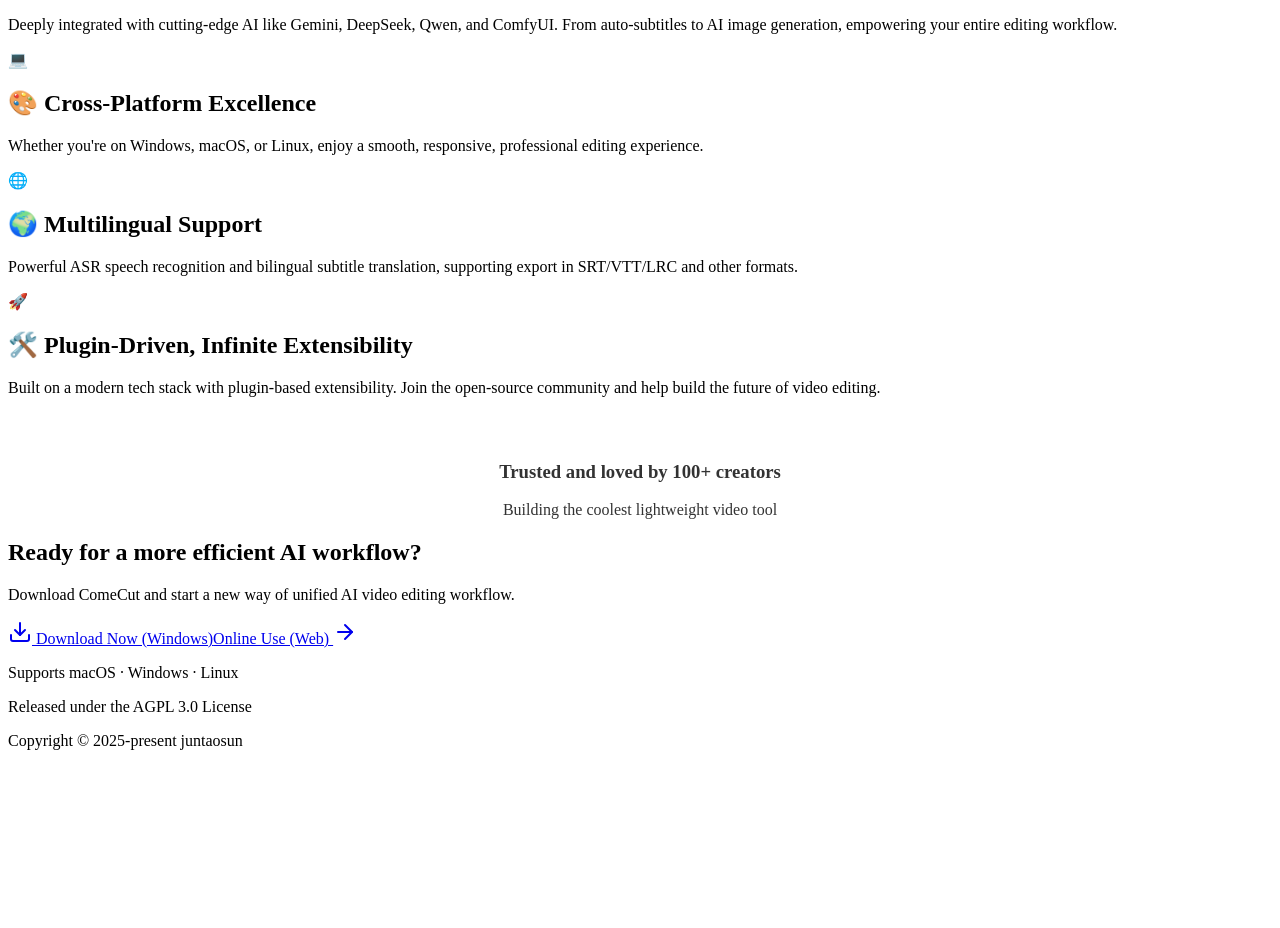
==== commit b885e853: "准备提供Windows桌面版本" ====
--- a/en/index.html
+++ b/en/index.html
@@ -13,14 +13,14 @@
     <link rel="preload" href="/ComeCut/assets/inter-roman-latin.Di8DUHzh.woff2" as="font" type="font/woff2" crossorigin="">
     <link rel="modulepreload" href="/ComeCut/assets/chunks/theme.CRyEE-cC.js">
     <link rel="modulepreload" href="/ComeCut/assets/chunks/framework.CeqdBC-b.js">
-    <link rel="modulepreload" href="/ComeCut/assets/en_index.md.BsRpSALn.lean.js">
+    <link rel="modulepreload" href="/ComeCut/assets/en_index.md.CPZWGq25.lean.js">
     <link rel="icon" href="/logo.png">
     <script id="check-dark-mode">(()=>{const e=localStorage.getItem("vitepress-theme-appearance")||"auto",a=window.matchMedia("(prefers-color-scheme: dark)").matches;(!e||e==="auto"?a:e==="dark")&&document.documentElement.classList.add("dark")})();</script>
     <script id="check-mac-os">document.documentElement.classList.toggle("mac",/Mac|iPhone|iPod|iPad/i.test(navigator.platform));</script>
   </head>
   <body>
-    <div id="app"><div class="Layout" data-v-1075a282><!--[--><!--]--><!--[--><span tabindex="-1" data-v-d18fb172></span><a href="#VPContent" class="VPSkipLink visually-hidden" data-v-d18fb172>Skip to content</a><!--]--><!----><header class="VPNav" data-v-1075a282 data-v-e0c14098><div class="VPNavBar" data-v-e0c14098 data-v-bf52a942><div class="wrapper" data-v-bf52a942><div class="container" data-v-bf52a942><div class="title" data-v-bf52a942><div class="VPNavBarTitle" data-v-bf52a942 data-v-3244061b><a class="title" href="/ComeCut/en/" data-v-3244061b><!--[--><!--]--><!--[--><img class="VPImage logo" src="/ComeCut/logo.png" alt data-v-307916a2><!--]--><span data-v-3244061b>ComeCut</span><!--[--><!--]--></a></div></div><div class="content" data-v-bf52a942><div class="content-body" data-v-bf52a942><!--[--><!--]--><div class="VPNavBarSearch search" data-v-bf52a942><!----></div><nav aria-labelledby="main-nav-aria-label" class="VPNavBarMenu menu" data-v-bf52a942 data-v-ad424140><span id="main-nav-aria-label" class="visually-hidden" data-v-ad424140> Main Navigation </span><!--[--><!--[--><a class="VPLink link VPNavBarMenuLink active" href="/ComeCut/en/" tabindex="0" data-v-ad424140 data-v-463865f9><!--[--><span data-v-463865f9>Home</span><!--]--></a><!--]--><!--[--><a class="VPLink link VPNavBarMenuLink" href="/ComeCut/en/guide/" tabindex="0" data-v-ad424140 data-v-463865f9><!--[--><span data-v-463865f9>Guide</span><!--]--></a><!--]--><!--[--><a class="VPLink link vp-external-link-icon VPNavBarMenuLink" href="https://github.com/juntaosun/ComeCut/releases/" target="_blank" rel="noreferrer" tabindex="0" data-v-ad424140 data-v-463865f9><!--[--><span data-v-463865f9>Downloads</span><!--]--></a><!--]--><!--[--><a class="VPLink link vp-external-link-icon VPNavBarMenuLink" href="https://juntaosun.github.io/ComeCut/web/" target="_blank" rel="noreferrer" tabindex="0" data-v-ad424140 data-v-463865f9><!--[--><span data-v-463865f9>Use ComeCut online</span><!--]--></a><!--]--><!--]--></nav><div class="VPFlyout VPNavBarTranslations translations" data-v-bf52a942 data-v-60595cd6 data-v-b0f8aada><button type="button" class="button" aria-haspopup="true" aria-expanded="false" aria-label="Language" data-v-b0f8aada><span class="text" data-v-b0f8aada><span class="vpi-languages option-icon" data-v-b0f8aada></span><!----><span class="vpi-chevron-down text-icon" data-v-b0f8aada></span></span></button><div class="menu" data-v-b0f8aada><div class="VPMenu" data-v-b0f8aada data-v-15196d84><!----><!--[--><!--[--><div class="items" data-v-60595cd6><p class="title" data-v-60595cd6>English</p><!--[--><div class="VPMenuLink" data-v-60595cd6 data-v-ed5cd40f><a class="VPLink link" href="/ComeCut/" data-v-ed5cd40f><!--[--><span data-v-ed5cd40f>简体中文</span><!--]--></a></div><!--]--></div><!--]--><!--]--></div></div></div><div class="VPNavBarAppearance appearance" data-v-bf52a942 data-v-ed413d57><button class="VPSwitch VPSwitchAppearance" type="button" role="switch" title aria-checked="false" data-v-ed413d57 data-v-f2a37889 data-v-385faf3a><span class="check" data-v-385faf3a><span class="icon" data-v-385faf3a><!--[--><span class="vpi-sun sun" data-v-f2a37889></span><span class="vpi-moon moon" data-v-f2a37889></span><!--]--></span></span></button></div><div class="VPSocialLinks VPNavBarSocialLinks social-links" data-v-bf52a942 data-v-0d46b6f9 data-v-61f0d15d><!--[--><a class="VPSocialLink no-icon" href="https://github.com/juntaosun/ComeCut" aria-label="github" target="_blank" rel="noopener" data-v-61f0d15d data-v-58357848><span class="vpi-social-github"></span></a><!--]--></div><div class="VPFlyout VPNavBarExtra extra" data-v-bf52a942 data-v-6251a52d data-v-b0f8aada><button type="button" class="button" aria-haspopup="true" aria-expanded="false" aria-label="extra navigation" data-v-b0f8aada><span class="vpi-more-horizontal icon" data-v-b0f8aada></span></button><div class="menu" data-v-b0f8aada><div class="VPMenu" data-v-b0f8aada data-v-15196d84><!----><!--[--><!--[--><div class="group translations" data-v-6251a52d><p class="trans-title" data-v-6251a52d>English</p><!--[--><div class="VPMenuLink" data-v-6251a52d data-v-ed5cd40f><a class="VPLink link" href="/ComeCut/" data-v-ed5cd40f><!--[--><span data-v-ed5cd40f>简体中文</span><!--]--></a></div><!--]--></div><div class="group" data-v-6251a52d><div class="item appearance" data-v-6251a52d><p class="label" data-v-6251a52d>Theme</p><div class="appearance-action" data-v-6251a52d><button class="VPSwitch VPSwitchAppearance" type="button" role="switch" title aria-checked="false" data-v-6251a52d data-v-f2a37889 data-v-385faf3a><span class="check" data-v-385faf3a><span class="icon" data-v-385faf3a><!--[--><span class="vpi-sun sun" data-v-f2a37889></span><span class="vpi-moon moon" data-v-f2a37889></span><!--]--></span></span></button></div></div></div><div class="group" data-v-6251a52d><div class="item social-links" data-v-6251a52d><div class="VPSocialLinks social-links-list" data-v-6251a52d data-v-61f0d15d><!--[--><a class="VPSocialLink no-icon" href="https://github.com/juntaosun/ComeCut" aria-label="github" target="_blank" rel="noopener" data-v-61f0d15d data-v-58357848><span class="vpi-social-github"></span></a><!--]--></div></div></div><!--]--><!--]--></div></div></div><!--[--><!--]--><button type="button" class="VPNavBarHamburger hamburger" aria-label="mobile navigation" aria-expanded="false" aria-controls="VPNavScreen" data-v-bf52a942 data-v-5e9062f0><span class="container" data-v-5e9062f0><span class="top" data-v-5e9062f0></span><span class="middle" data-v-5e9062f0></span><span class="bottom" data-v-5e9062f0></span></span></button></div></div></div></div><div class="divider" data-v-bf52a942><div class="divider-line" data-v-bf52a942></div></div></div><!----></header><!----><!----><div class="VPContent is-home" id="VPContent" data-v-1075a282 data-v-d44aaa0d><div class="VPHome" data-v-d44aaa0d data-v-3f640cf3><!--[--><!--]--><div class="VPHero has-image VPHomeHero" data-v-3f640cf3 data-v-a744c61a><div class="container" data-v-a744c61a><div class="main" data-v-a744c61a><!--[--><!--]--><!--[--><h1 class="heading" data-v-a744c61a><span class="name clip" data-v-a744c61a>ComeCut</span><span class="text" data-v-a744c61a>A Lightweight AI Video Editor</span></h1><p class="tagline" data-v-a744c61a>Free, cross-platform. AI-powered, protecting every creative idea.</p><!--]--><!--[--><!--]--><div class="actions" data-v-a744c61a><!--[--><div class="action" data-v-a744c61a><a class="VPButton medium brand" href="/ComeCut/en/guide/" data-v-a744c61a data-v-3ab31266>🚀 Get Started</a></div><div class="action" data-v-a744c61a><a class="VPButton medium alt" href="https://juntaosun.github.io/ComeCut/web/" target="_blank" rel="noreferrer" data-v-a744c61a data-v-3ab31266>🌐 Online Use (Web)</a></div><div class="action" data-v-a744c61a><a class="VPButton medium alt" href="https://github.com/juntaosun/ComeCut/releases/" target="_blank" rel="noreferrer" data-v-a744c61a data-v-3ab31266>📥 Download (Windows)</a></div><!--]--></div><!--[--><!--]--></div><div class="image" data-v-a744c61a><div class="image-container" data-v-a744c61a><div class="image-bg" data-v-a744c61a></div><!--[--><!--[--><img class="VPImage image-src" src="/ComeCut/logo.png" alt="ComeCut Logo" data-v-307916a2><!--]--><!--]--></div></div></div></div><!--[--><!--]--><!--[--><!--[--><!--[--><div class="home-feature-cards" data-v-4116ffdd><div class="feature-card" data-v-4116ffdd><div class="card-image" data-v-4116ffdd><img src="/ComeCut/example/image01.png" alt="跨平台编辑" data-v-4116ffdd></div><div class="card-body" data-v-4116ffdd><h3 class="card-title" data-v-4116ffdd>什么是 ComeCut?</h3><p class="card-desc" data-v-4116ffdd>ComeCut is a free, AI-drivencross-platform video editing tool. Our vision is to fully leverage the power of the open-source community to build a truly free, open, and extensible AI video editing ecosystem that benefits everyone.</p><ul class="card-list" data-v-4116ffdd><!--[--><li data-v-4116ffdd>Available on Windows, macOS, Linux &amp; Web</li><li data-v-4116ffdd>Local processing — no cloud uploads, privacy first</li><li data-v-4116ffdd>Plugin-based architecture for infinite extensibility</li><!--]--></ul></div></div><div class="feature-card reverse" data-v-4116ffdd><div class="card-body" data-v-4116ffdd><h3 class="card-title" data-v-4116ffdd>🤖 100+ AI Models at Your Fingertips</h3><p class="card-desc" data-v-4116ffdd>Seamlessly integrate the world’s top AI models to empower your video creation.</p><ul class="card-list" data-v-4116ffdd><!--[--><li data-v-4116ffdd>Supports Gemini, DeepSeek, Qwen, ComfyUI &amp; more</li><li data-v-4116ffdd>AI subtitle translation with SRT/VTT/LRC support</li><li data-v-4116ffdd>AI speech recognition for auto-generated captions</li><li data-v-4116ffdd>The workflow supports LTX2.3, Wan2.2, Z-Image</li><li data-v-4116ffdd>Flux-2-klein-4b/9B, Qwen-Image-Edit-2509/2511</li><!--]--></ul></div><div class="card-image" data-v-4116ffdd><img src="/ComeCut/example/api.png" alt="AI Model Integration" data-v-4116ffdd></div></div><div class="feature-card" data-v-4116ffdd><div class="card-image" data-v-4116ffdd><img src="/ComeCut/example/translate_cn.png" alt="Cross-Platform Editing" data-v-4116ffdd></div><div class="card-body" data-v-4116ffdd><h3 class="card-title" data-v-4116ffdd>🎬 Pro-Level Editing, Everywhere</h3><p class="card-desc" data-v-4116ffdd>Enjoy a consistent and powerful video editing experience across all platforms.</p><ul class="card-list" data-v-4116ffdd><!--[--><li data-v-4116ffdd>Available on Windows, macOS, Linux &amp; Web</li><li data-v-4116ffdd>Local processing — no cloud uploads, privacy first</li><li data-v-4116ffdd>Plugin-based architecture for infinite extensibility</li><!--]--></ul></div></div><div class="feature-card reverse" data-v-4116ffdd><div class="card-body" data-v-4116ffdd><h3 class="card-title" data-v-4116ffdd>🎬 Wide container &amp; codec support</h3><p class="card-desc" data-v-4116ffdd>ComeCut supports many commonly used container formats and a wide variety of video and audio codecs. And all of them bidirectionally, too!</p><ul class="card-list" data-v-4116ffdd><!--[--><li data-v-4116ffdd>ISOBMFF-based formats (.mp4, .m4v, .m4a, ...)</li><li data-v-4116ffdd>WebM (.webm) , Ogg (.ogg) , MP3 (.mp3) </li><li data-v-4116ffdd>WAVE (.wav) , FLAC (.flac) , QuickTime File Format (.mov)</li><!--]--></ul></div><div class="card-image" data-v-4116ffdd><img src="/ComeCut/example/codecs.png" alt="Cross-Platform Editing" data-v-4116ffdd></div></div></div><!--]--><!--]--><!--]--><div class="VPFeatures VPHomeFeatures" data-v-3f640cf3 data-v-c0bb34c8><div class="container" data-v-c0bb34c8><div class="items" data-v-c0bb34c8><!--[--><div class="grid-6 item" data-v-c0bb34c8><div class="VPLink no-icon VPFeature" data-v-c0bb34c8 data-v-f89785b4><!--[--><article class="box" data-v-f89785b4><div class="icon" data-v-f89785b4>🌈</div><h2 class="title" data-v-f89785b4>🎁 Completely Free, Creative Freedom</h2><p class="details" data-v-f89785b4>Truly free with no hidden charges and no watermark restrictions. We believe creative freedom belongs to everyone.</p><!----></article><!--]--></div></div><div class="grid-6 item" data-v-c0bb34c8><div class="VPLink no-icon VPFeature" data-v-c0bb34c8 data-v-f89785b4><!--[--><article class="box" data-v-f89785b4><div class="icon" data-v-f89785b4>🛡️</div><h2 class="title" data-v-f89785b4>🔒 Privacy First, Your Data Stays Yours</h2><p class="details" data-v-f89785b4>All operations are performed locally or in your browser. No need to upload videos to the cloud, protecting your personal privacy and business secrets.</p><!----></article><!--]--></div></div><div class="grid-6 item" data-v-c0bb34c8><div class="VPLink no-icon VPFeature" data-v-c0bb34c8 data-v-f89785b4><!--[--><article class="box" data-v-f89785b4><div class="icon" data-v-f89785b4>✨</div><h2 class="title" data-v-f89785b4>🤖 100+ Global AI Models Integrated</h2><p class="details" data-v-f89785b4>Deeply integrated with cutting-edge AI like Gemini, DeepSeek, Qwen, and ComfyUI. From auto-subtitles to AI image generation, empowering your entire editing workflow.</p><!----></article><!--]--></div></div><div class="grid-6 item" data-v-c0bb34c8><div class="VPLink no-icon VPFeature" data-v-c0bb34c8 data-v-f89785b4><!--[--><article class="box" data-v-f89785b4><div class="icon" data-v-f89785b4>💻</div><h2 class="title" data-v-f89785b4>🎨 Cross-Platform Excellence</h2><p class="details" data-v-f89785b4>Whether you're on Windows, macOS, or Linux, enjoy a smooth, responsive, professional editing experience.</p><!----></article><!--]--></div></div><div class="grid-6 item" data-v-c0bb34c8><div class="VPLink no-icon VPFeature" data-v-c0bb34c8 data-v-f89785b4><!--[--><article class="box" data-v-f89785b4><div class="icon" data-v-f89785b4>🌐</div><h2 class="title" data-v-f89785b4>🌍 Multilingual Support</h2><p class="details" data-v-f89785b4>Powerful ASR speech recognition and bilingual subtitle translation, supporting export in SRT/VTT/LRC and other formats.</p><!----></article><!--]--></div></div><div class="grid-6 item" data-v-c0bb34c8><div class="VPLink no-icon VPFeature" data-v-c0bb34c8 data-v-f89785b4><!--[--><article class="box" data-v-f89785b4><div class="icon" data-v-f89785b4>🚀</div><h2 class="title" data-v-f89785b4>🛠️ Plugin-Driven, Infinite Extensibility</h2><p class="details" data-v-f89785b4>Built on a modern tech stack with plugin-based extensibility. Join the open-source community and help build the future of video editing.</p><!----></article><!--]--></div></div><!--]--></div></div></div><!--[--><!--]--><div class="vp-doc container" style="" data-v-3f640cf3 data-v-1888b52f><!--[--><div style="position:relative;" data-v-3f640cf3><div><div align="center" style="margin-top:4rem;opacity:0.8;"><h3>Trusted and loved by 100+ creators</h3><p>Building the coolest lightweight video tool</p></div><section class="footer-banner" data-v-e54f13fa><div class="banner-container" data-v-e54f13fa><h2 class="title" data-v-e54f13fa>Ready for a more efficient AI workflow?</h2><p class="description" data-v-e54f13fa>Download ComeCut and start a new way of unified AI video editing workflow.</p><div class="actions" data-v-e54f13fa><a href="https://github.com/juntaosun/ComeCut/releases/" class="btn primary" data-v-e54f13fa><svg xmlns="http://www.w3.org/2000/svg" width="24" height="24" viewBox="0 0 24 24" fill="none" stroke="currentColor" stroke-width="2" stroke-linecap="round" stroke-linejoin="round" class="lucide lucide-download w-5 h-5" data-v-e54f13fa><path d="M21 15v4a2 2 0 0 1-2 2H5a2 2 0 0 1-2-2v-4" data-v-e54f13fa></path><polyline points="7 10 12 15 17 10" data-v-e54f13fa></polyline><line x1="12" x2="12" y1="15" y2="3" data-v-e54f13fa></line></svg> Download Now (Windows)</a><a href="https://github.com/juntaosun/ComeCut/web/" target="_blank" class="btn secondary" data-v-e54f13fa>Online Use (Web) <svg xmlns="http://www.w3.org/2000/svg" width="24" height="24" viewBox="0 0 24 24" fill="none" stroke="currentColor" stroke-width="2" stroke-linecap="round" stroke-linejoin="round" class="lucide lucide-arrow-right w-5 h-5" data-v-e54f13fa><path d="M5 12h14" data-v-e54f13fa></path><path d="m12 5 7 7-7 7" data-v-e54f13fa></path></svg></a></div><p class="platforms" data-v-e54f13fa>Supports macOS · Windows · Linux</p></div></section></div></div><!--]--></div></div></div><footer class="VPFooter" data-v-1075a282 data-v-d66a45d2><div class="container" data-v-d66a45d2><p class="message" data-v-d66a45d2>Released under the AGPL 3.0 License</p><p class="copyright" data-v-d66a45d2>Copyright © 2025-present juntaosun</p></div></footer><!--[--><canvas class="dynamic-background" data-v-1b73e314></canvas><!--]--></div></div>
-    <script>window.__VP_HASH_MAP__=JSON.parse("{\"en_guide_ai-features.md\":\"COujKbH0\",\"en_guide_index.md\":\"DrA16F9O\",\"en_guide_roadmap.md\":\"DN-0aW7H\",\"en_index.md\":\"BsRpSALn\",\"guide_ai-features.md\":\"DVxpQNf4\",\"guide_index.md\":\"B30tUVAg\",\"guide_roadmap.md\":\"D7AvK8yc\",\"index.md\":\"BJuP15IR\"}");window.__VP_SITE_DATA__=JSON.parse("{\"lang\":\"en-US\",\"dir\":\"ltr\",\"title\":\"ComeCut\",\"description\":\"Free, Open-Source, AI-Powered Cross-Platform Video Editor\",\"base\":\"/ComeCut/\",\"head\":[],\"router\":{\"prefetchLinks\":true},\"appearance\":true,\"themeConfig\":{},\"locales\":{\"root\":{\"label\":\"简体中文\",\"lang\":\"zh-CN\",\"title\":\"ComeCut 「来剪」\",\"description\":\"免费、AI 驱动、全平台视频编辑工具\",\"themeConfig\":{\"logo\":\"/logo.png\",\"nav\":[{\"text\":\"首页\",\"link\":\"/\"},{\"text\":\"指南\",\"link\":\"/guide/\"},{\"text\":\"下载\",\"link\":\"https://github.com/juntaosun/ComeCut/releases/\"},{\"text\":\"使用 ComeCut 线上版\",\"link\":\"https://juntaosun.github.io/ComeCut/web/\"}],\"sidebar\":[{\"text\":\"入门指南\",\"items\":[{\"text\":\"什么是 ComeCut\",\"link\":\"/guide/\"},{\"text\":\"AI 驱动特性\",\"link\":\"/guide/ai-features\"},{\"text\":\"路线图\",\"link\":\"/guide/roadmap\"}]}],\"socialLinks\":[{\"icon\":\"github\",\"link\":\"https://github.com/juntaosun/ComeCut\"}],\"footer\":{\"message\":\"基于 AGPL 3.0 协议发布\",\"copyright\":\"Copyright © 2025-present juntaosun\"},\"editLink\":{\"pattern\":\"https://github.com/juntaosun/ComeCut/edit/main/vitepress/:path\",\"text\":\"在 GitHub 上编辑此页\"},\"lastUpdated\":{\"text\":\"最后更新于\"},\"docFooter\":{\"prev\":\"上一页\",\"next\":\"下一页\"},\"outline\":{\"label\":\"页面导航\"},\"darkModeSwitchLabel\":\"主题\",\"sidebarMenuLabel\":\"菜单\",\"returnToTopLabel\":\"回到顶部\",\"langMenuLabel\":\"语言\",\"search\":{\"provider\":\"local\",\"options\":{\"translations\":{\"button\":{\"buttonText\":\"搜索文档\",\"buttonAriaLabel\":\"搜索文档\"},\"modal\":{\"noResultsText\":\"无法找到相关结果\",\"resetButtonTitle\":\"清除查询条件\",\"footer\":{\"selectText\":\"选择\",\"navigateText\":\"切换\",\"closeText\":\"关闭\"}}}}}}},\"en\":{\"label\":\"English\",\"lang\":\"en-US\",\"title\":\"ComeCut\",\"description\":\"Free, AI-Powered, Cross-Platform Video Editor\",\"themeConfig\":{\"logo\":\"/logo.png\",\"nav\":[{\"text\":\"Home\",\"link\":\"/en/\"},{\"text\":\"Guide\",\"link\":\"/en/guide/\"},{\"text\":\"Downloads\",\"link\":\"https://github.com/juntaosun/ComeCut/releases/\"},{\"text\":\"Use ComeCut online\",\"link\":\"https://juntaosun.github.io/ComeCut/web/\"}],\"sidebar\":[{\"text\":\"Getting Started\",\"items\":[{\"text\":\"What is ComeCut\",\"link\":\"/en/guide/\"},{\"text\":\"AI-Powered Features\",\"link\":\"/en/guide/ai-features\"},{\"text\":\"Roadmap\",\"link\":\"/en/guide/roadmap\"}]}],\"socialLinks\":[{\"icon\":\"github\",\"link\":\"https://github.com/juntaosun/ComeCut\"}],\"footer\":{\"message\":\"Released under the AGPL 3.0 License\",\"copyright\":\"Copyright © 2025-present juntaosun\"},\"editLink\":{\"pattern\":\"https://github.com/juntaosun/ComeCut/edit/main/vitepress/en/:path\",\"text\":\"Edit this page on GitHub\"},\"lastUpdated\":{\"text\":\"Last updated\"},\"docFooter\":{\"prev\":\"Previous page\",\"next\":\"Next page\"},\"outline\":{\"label\":\"On this page\"},\"darkModeSwitchLabel\":\"Theme\",\"sidebarMenuLabel\":\"Menu\",\"returnToTopLabel\":\"Return to top\",\"langMenuLabel\":\"Language\",\"search\":{\"provider\":\"local\",\"options\":{\"translations\":{\"button\":{\"buttonText\":\"Search\",\"buttonAriaLabel\":\"Search\"},\"modal\":{\"noResultsText\":\"No results found\",\"resetButtonTitle\":\"Clear search\",\"footer\":{\"selectText\":\"to select\",\"navigateText\":\"to navigate\",\"closeText\":\"to close\"}}}}}}}},\"scrollOffset\":134,\"cleanUrls\":true}");</script>
+    <div id="app"><div class="Layout" data-v-1075a282><!--[--><!--]--><!--[--><span tabindex="-1" data-v-d18fb172></span><a href="#VPContent" class="VPSkipLink visually-hidden" data-v-d18fb172>Skip to content</a><!--]--><!----><header class="VPNav" data-v-1075a282 data-v-e0c14098><div class="VPNavBar" data-v-e0c14098 data-v-bf52a942><div class="wrapper" data-v-bf52a942><div class="container" data-v-bf52a942><div class="title" data-v-bf52a942><div class="VPNavBarTitle" data-v-bf52a942 data-v-3244061b><a class="title" href="/ComeCut/en/" data-v-3244061b><!--[--><!--]--><!--[--><img class="VPImage logo" src="/ComeCut/logo.png" alt data-v-307916a2><!--]--><span data-v-3244061b>ComeCut</span><!--[--><!--]--></a></div></div><div class="content" data-v-bf52a942><div class="content-body" data-v-bf52a942><!--[--><!--]--><div class="VPNavBarSearch search" data-v-bf52a942><!----></div><nav aria-labelledby="main-nav-aria-label" class="VPNavBarMenu menu" data-v-bf52a942 data-v-ad424140><span id="main-nav-aria-label" class="visually-hidden" data-v-ad424140> Main Navigation </span><!--[--><!--[--><a class="VPLink link VPNavBarMenuLink active" href="/ComeCut/en/" tabindex="0" data-v-ad424140 data-v-463865f9><!--[--><span data-v-463865f9>Home</span><!--]--></a><!--]--><!--[--><a class="VPLink link VPNavBarMenuLink" href="/ComeCut/en/guide/" tabindex="0" data-v-ad424140 data-v-463865f9><!--[--><span data-v-463865f9>Guide</span><!--]--></a><!--]--><!--[--><a class="VPLink link vp-external-link-icon VPNavBarMenuLink" href="https://github.com/juntaosun/ComeCut/releases/" target="_blank" rel="noreferrer" tabindex="0" data-v-ad424140 data-v-463865f9><!--[--><span data-v-463865f9>Downloads</span><!--]--></a><!--]--><!--[--><a class="VPLink link vp-external-link-icon VPNavBarMenuLink" href="https://juntaosun.github.io/ComeCut/web/" target="_blank" rel="noreferrer" tabindex="0" data-v-ad424140 data-v-463865f9><!--[--><span data-v-463865f9>Use ComeCut online</span><!--]--></a><!--]--><!--]--></nav><div class="VPFlyout VPNavBarTranslations translations" data-v-bf52a942 data-v-60595cd6 data-v-b0f8aada><button type="button" class="button" aria-haspopup="true" aria-expanded="false" aria-label="Language" data-v-b0f8aada><span class="text" data-v-b0f8aada><span class="vpi-languages option-icon" data-v-b0f8aada></span><!----><span class="vpi-chevron-down text-icon" data-v-b0f8aada></span></span></button><div class="menu" data-v-b0f8aada><div class="VPMenu" data-v-b0f8aada data-v-15196d84><!----><!--[--><!--[--><div class="items" data-v-60595cd6><p class="title" data-v-60595cd6>English</p><!--[--><div class="VPMenuLink" data-v-60595cd6 data-v-ed5cd40f><a class="VPLink link" href="/ComeCut/" data-v-ed5cd40f><!--[--><span data-v-ed5cd40f>简体中文</span><!--]--></a></div><!--]--></div><!--]--><!--]--></div></div></div><div class="VPNavBarAppearance appearance" data-v-bf52a942 data-v-ed413d57><button class="VPSwitch VPSwitchAppearance" type="button" role="switch" title aria-checked="false" data-v-ed413d57 data-v-f2a37889 data-v-385faf3a><span class="check" data-v-385faf3a><span class="icon" data-v-385faf3a><!--[--><span class="vpi-sun sun" data-v-f2a37889></span><span class="vpi-moon moon" data-v-f2a37889></span><!--]--></span></span></button></div><div class="VPSocialLinks VPNavBarSocialLinks social-links" data-v-bf52a942 data-v-0d46b6f9 data-v-61f0d15d><!--[--><a class="VPSocialLink no-icon" href="https://github.com/juntaosun/ComeCut" aria-label="github" target="_blank" rel="noopener" data-v-61f0d15d data-v-58357848><span class="vpi-social-github"></span></a><!--]--></div><div class="VPFlyout VPNavBarExtra extra" data-v-bf52a942 data-v-6251a52d data-v-b0f8aada><button type="button" class="button" aria-haspopup="true" aria-expanded="false" aria-label="extra navigation" data-v-b0f8aada><span class="vpi-more-horizontal icon" data-v-b0f8aada></span></button><div class="menu" data-v-b0f8aada><div class="VPMenu" data-v-b0f8aada data-v-15196d84><!----><!--[--><!--[--><div class="group translations" data-v-6251a52d><p class="trans-title" data-v-6251a52d>English</p><!--[--><div class="VPMenuLink" data-v-6251a52d data-v-ed5cd40f><a class="VPLink link" href="/ComeCut/" data-v-ed5cd40f><!--[--><span data-v-ed5cd40f>简体中文</span><!--]--></a></div><!--]--></div><div class="group" data-v-6251a52d><div class="item appearance" data-v-6251a52d><p class="label" data-v-6251a52d>Theme</p><div class="appearance-action" data-v-6251a52d><button class="VPSwitch VPSwitchAppearance" type="button" role="switch" title aria-checked="false" data-v-6251a52d data-v-f2a37889 data-v-385faf3a><span class="check" data-v-385faf3a><span class="icon" data-v-385faf3a><!--[--><span class="vpi-sun sun" data-v-f2a37889></span><span class="vpi-moon moon" data-v-f2a37889></span><!--]--></span></span></button></div></div></div><div class="group" data-v-6251a52d><div class="item social-links" data-v-6251a52d><div class="VPSocialLinks social-links-list" data-v-6251a52d data-v-61f0d15d><!--[--><a class="VPSocialLink no-icon" href="https://github.com/juntaosun/ComeCut" aria-label="github" target="_blank" rel="noopener" data-v-61f0d15d data-v-58357848><span class="vpi-social-github"></span></a><!--]--></div></div></div><!--]--><!--]--></div></div></div><!--[--><!--]--><button type="button" class="VPNavBarHamburger hamburger" aria-label="mobile navigation" aria-expanded="false" aria-controls="VPNavScreen" data-v-bf52a942 data-v-5e9062f0><span class="container" data-v-5e9062f0><span class="top" data-v-5e9062f0></span><span class="middle" data-v-5e9062f0></span><span class="bottom" data-v-5e9062f0></span></span></button></div></div></div></div><div class="divider" data-v-bf52a942><div class="divider-line" data-v-bf52a942></div></div></div><!----></header><!----><!----><div class="VPContent is-home" id="VPContent" data-v-1075a282 data-v-d44aaa0d><div class="VPHome" data-v-d44aaa0d data-v-3f640cf3><!--[--><!--]--><div class="VPHero has-image VPHomeHero" data-v-3f640cf3 data-v-a744c61a><div class="container" data-v-a744c61a><div class="main" data-v-a744c61a><!--[--><!--]--><!--[--><h1 class="heading" data-v-a744c61a><span class="name clip" data-v-a744c61a>ComeCut</span><span class="text" data-v-a744c61a>A Lightweight AI Video Editor</span></h1><p class="tagline" data-v-a744c61a>Free, cross-platform. AI-powered, Enjoy every creative idea.</p><!--]--><!--[--><!--]--><div class="actions" data-v-a744c61a><!--[--><div class="action" data-v-a744c61a><a class="VPButton medium brand" href="/ComeCut/en/guide/" data-v-a744c61a data-v-3ab31266>🚀 Get Started</a></div><div class="action" data-v-a744c61a><a class="VPButton medium alt" href="https://juntaosun.github.io/ComeCut/web/" target="_blank" rel="noreferrer" data-v-a744c61a data-v-3ab31266>🌐 Online Use (Web)</a></div><div class="action" data-v-a744c61a><a class="VPButton medium alt" href="https://github.com/juntaosun/ComeCut/releases/" target="_blank" rel="noreferrer" data-v-a744c61a data-v-3ab31266>📥 Download (Windows)</a></div><!--]--></div><!--[--><!--]--></div><div class="image" data-v-a744c61a><div class="image-container" data-v-a744c61a><div class="image-bg" data-v-a744c61a></div><!--[--><!--[--><img class="VPImage image-src" src="/ComeCut/logo.png" alt="ComeCut Logo" data-v-307916a2><!--]--><!--]--></div></div></div></div><!--[--><!--]--><!--[--><!--[--><!--[--><div class="home-feature-cards" data-v-4116ffdd><div class="feature-card" data-v-4116ffdd><div class="card-image" data-v-4116ffdd><img src="/ComeCut/example/image01.png" alt="跨平台编辑" data-v-4116ffdd></div><div class="card-body" data-v-4116ffdd><h3 class="card-title" data-v-4116ffdd>什么是 ComeCut?</h3><p class="card-desc" data-v-4116ffdd>ComeCut is a free, AI-drivencross-platform video editing tool. Our vision is to fully leverage the power of the open-source community to build a truly free, open, and extensible AI video editing ecosystem that benefits everyone.</p><ul class="card-list" data-v-4116ffdd><!--[--><li data-v-4116ffdd>Available on Windows, macOS, Linux &amp; Web</li><li data-v-4116ffdd>Local processing — no cloud uploads, privacy first</li><li data-v-4116ffdd>Plugin-based architecture for infinite extensibility</li><!--]--></ul></div></div><div class="feature-card reverse" data-v-4116ffdd><div class="card-body" data-v-4116ffdd><h3 class="card-title" data-v-4116ffdd>🤖 100+ AI Models at Your Fingertips</h3><p class="card-desc" data-v-4116ffdd>Seamlessly integrate the world’s top AI models to empower your video creation.</p><ul class="card-list" data-v-4116ffdd><!--[--><li data-v-4116ffdd>Supports Gemini, DeepSeek, Qwen, ComfyUI &amp; more</li><li data-v-4116ffdd>AI subtitle translation with SRT/VTT/LRC support</li><li data-v-4116ffdd>AI speech recognition for auto-generated captions</li><li data-v-4116ffdd>The workflow supports LTX2.3, Wan2.2, Z-Image</li><li data-v-4116ffdd>Flux-2-klein-4b/9B, Qwen-Image-Edit-2509/2511</li><!--]--></ul></div><div class="card-image" data-v-4116ffdd><img src="/ComeCut/example/api.png" alt="AI Model Integration" data-v-4116ffdd></div></div><div class="feature-card" data-v-4116ffdd><div class="card-image" data-v-4116ffdd><img src="/ComeCut/example/translate_cn.png" alt="Cross-Platform Editing" data-v-4116ffdd></div><div class="card-body" data-v-4116ffdd><h3 class="card-title" data-v-4116ffdd>🎬 Pro-Level Editing, Everywhere</h3><p class="card-desc" data-v-4116ffdd>Enjoy a consistent and powerful video editing experience across all platforms.</p><ul class="card-list" data-v-4116ffdd><!--[--><li data-v-4116ffdd>Available on Windows, macOS, Linux &amp; Web</li><li data-v-4116ffdd>Local processing — no cloud uploads, privacy first</li><li data-v-4116ffdd>Plugin-based architecture for infinite extensibility</li><!--]--></ul></div></div><div class="feature-card reverse" data-v-4116ffdd><div class="card-body" data-v-4116ffdd><h3 class="card-title" data-v-4116ffdd>🎬 Wide container &amp; codec support</h3><p class="card-desc" data-v-4116ffdd>ComeCut supports many commonly used container formats and a wide variety of video and audio codecs. And all of them bidirectionally, too!</p><ul class="card-list" data-v-4116ffdd><!--[--><li data-v-4116ffdd>ISOBMFF-based formats (.mp4, .m4v, .m4a, ...)</li><li data-v-4116ffdd>WebM (.webm) , Ogg (.ogg) , MP3 (.mp3) </li><li data-v-4116ffdd>WAVE (.wav) , FLAC (.flac) , QuickTime File Format (.mov)</li><!--]--></ul></div><div class="card-image" data-v-4116ffdd><img src="/ComeCut/example/codecs.png" alt="Cross-Platform Editing" data-v-4116ffdd></div></div></div><!--]--><!--]--><!--]--><div class="VPFeatures VPHomeFeatures" data-v-3f640cf3 data-v-c0bb34c8><div class="container" data-v-c0bb34c8><div class="items" data-v-c0bb34c8><!--[--><div class="grid-6 item" data-v-c0bb34c8><div class="VPLink no-icon VPFeature" data-v-c0bb34c8 data-v-f89785b4><!--[--><article class="box" data-v-f89785b4><div class="icon" data-v-f89785b4>🌈</div><h2 class="title" data-v-f89785b4>🎁 Completely Free, Creative Freedom</h2><p class="details" data-v-f89785b4>Truly free with no hidden charges and no watermark restrictions. We believe creative freedom belongs to everyone.</p><!----></article><!--]--></div></div><div class="grid-6 item" data-v-c0bb34c8><div class="VPLink no-icon VPFeature" data-v-c0bb34c8 data-v-f89785b4><!--[--><article class="box" data-v-f89785b4><div class="icon" data-v-f89785b4>🛡️</div><h2 class="title" data-v-f89785b4>🔒 Privacy First, Your Data Stays Yours</h2><p class="details" data-v-f89785b4>All operations are performed locally or in your browser. No need to upload videos to the cloud, protecting your personal privacy and business secrets.</p><!----></article><!--]--></div></div><div class="grid-6 item" data-v-c0bb34c8><div class="VPLink no-icon VPFeature" data-v-c0bb34c8 data-v-f89785b4><!--[--><article class="box" data-v-f89785b4><div class="icon" data-v-f89785b4>✨</div><h2 class="title" data-v-f89785b4>🤖 100+ Global AI Models Integrated</h2><p class="details" data-v-f89785b4>Deeply integrated with cutting-edge AI like Gemini, DeepSeek, Qwen, and ComfyUI. From auto-subtitles to AI image generation, empowering your entire editing workflow.</p><!----></article><!--]--></div></div><div class="grid-6 item" data-v-c0bb34c8><div class="VPLink no-icon VPFeature" data-v-c0bb34c8 data-v-f89785b4><!--[--><article class="box" data-v-f89785b4><div class="icon" data-v-f89785b4>💻</div><h2 class="title" data-v-f89785b4>🎨 Cross-Platform Excellence</h2><p class="details" data-v-f89785b4>Whether you're on Windows, macOS, or Linux, enjoy a smooth, responsive, professional editing experience.</p><!----></article><!--]--></div></div><div class="grid-6 item" data-v-c0bb34c8><div class="VPLink no-icon VPFeature" data-v-c0bb34c8 data-v-f89785b4><!--[--><article class="box" data-v-f89785b4><div class="icon" data-v-f89785b4>🌐</div><h2 class="title" data-v-f89785b4>🌍 Multilingual Support</h2><p class="details" data-v-f89785b4>Powerful ASR speech recognition and bilingual subtitle translation, supporting export in SRT/VTT/LRC and other formats.</p><!----></article><!--]--></div></div><div class="grid-6 item" data-v-c0bb34c8><div class="VPLink no-icon VPFeature" data-v-c0bb34c8 data-v-f89785b4><!--[--><article class="box" data-v-f89785b4><div class="icon" data-v-f89785b4>🚀</div><h2 class="title" data-v-f89785b4>🛠️ Plugin-Driven, Infinite Extensibility</h2><p class="details" data-v-f89785b4>Built on a modern tech stack with plugin-based extensibility. Join the open-source community and help build the future of video editing.</p><!----></article><!--]--></div></div><!--]--></div></div></div><!--[--><!--]--><div class="vp-doc container" style="" data-v-3f640cf3 data-v-1888b52f><!--[--><div style="position:relative;" data-v-3f640cf3><div><div align="center" style="margin-top:4rem;opacity:0.8;"><h3>Trusted and loved by 100+ creators</h3><p>Building the coolest lightweight video tool</p></div><section class="footer-banner" data-v-e54f13fa><div class="banner-container" data-v-e54f13fa><h2 class="title" data-v-e54f13fa>Ready for a more efficient AI workflow?</h2><p class="description" data-v-e54f13fa>Download ComeCut and start a new way of unified AI video editing workflow.</p><div class="actions" data-v-e54f13fa><a href="https://github.com/juntaosun/ComeCut/releases/" class="btn primary" data-v-e54f13fa><svg xmlns="http://www.w3.org/2000/svg" width="24" height="24" viewBox="0 0 24 24" fill="none" stroke="currentColor" stroke-width="2" stroke-linecap="round" stroke-linejoin="round" class="lucide lucide-download w-5 h-5" data-v-e54f13fa><path d="M21 15v4a2 2 0 0 1-2 2H5a2 2 0 0 1-2-2v-4" data-v-e54f13fa></path><polyline points="7 10 12 15 17 10" data-v-e54f13fa></polyline><line x1="12" x2="12" y1="15" y2="3" data-v-e54f13fa></line></svg> Download Now (Windows)</a><a href="https://github.com/juntaosun/ComeCut/web/" target="_blank" class="btn secondary" data-v-e54f13fa>Online Use (Web) <svg xmlns="http://www.w3.org/2000/svg" width="24" height="24" viewBox="0 0 24 24" fill="none" stroke="currentColor" stroke-width="2" stroke-linecap="round" stroke-linejoin="round" class="lucide lucide-arrow-right w-5 h-5" data-v-e54f13fa><path d="M5 12h14" data-v-e54f13fa></path><path d="m12 5 7 7-7 7" data-v-e54f13fa></path></svg></a></div><p class="platforms" data-v-e54f13fa>Supports macOS · Windows · Linux</p></div></section></div></div><!--]--></div></div></div><footer class="VPFooter" data-v-1075a282 data-v-d66a45d2><div class="container" data-v-d66a45d2><p class="message" data-v-d66a45d2>Released under the AGPL 3.0 License</p><p class="copyright" data-v-d66a45d2>Copyright © 2025-present juntaosun</p></div></footer><!--[--><canvas class="dynamic-background" data-v-1b73e314></canvas><!--]--></div></div>
+    <script>window.__VP_HASH_MAP__=JSON.parse("{\"en_guide_ai-features.md\":\"COujKbH0\",\"en_guide_index.md\":\"DrA16F9O\",\"en_guide_roadmap.md\":\"DN-0aW7H\",\"en_index.md\":\"CPZWGq25\",\"guide_ai-features.md\":\"DVxpQNf4\",\"guide_index.md\":\"B30tUVAg\",\"guide_roadmap.md\":\"D7AvK8yc\",\"index.md\":\"Di5gLdcB\"}");window.__VP_SITE_DATA__=JSON.parse("{\"lang\":\"en-US\",\"dir\":\"ltr\",\"title\":\"ComeCut\",\"description\":\"Free, Open-Source, AI-Powered Cross-Platform Video Editor\",\"base\":\"/ComeCut/\",\"head\":[],\"router\":{\"prefetchLinks\":true},\"appearance\":true,\"themeConfig\":{},\"locales\":{\"root\":{\"label\":\"简体中文\",\"lang\":\"zh-CN\",\"title\":\"ComeCut 「来剪」\",\"description\":\"免费、AI 驱动、全平台视频编辑工具\",\"themeConfig\":{\"logo\":\"/logo.png\",\"nav\":[{\"text\":\"首页\",\"link\":\"/\"},{\"text\":\"指南\",\"link\":\"/guide/\"},{\"text\":\"下载\",\"link\":\"https://github.com/juntaosun/ComeCut/releases/\"},{\"text\":\"使用 ComeCut 线上版\",\"link\":\"https://juntaosun.github.io/ComeCut/web/\"}],\"sidebar\":[{\"text\":\"入门指南\",\"items\":[{\"text\":\"什么是 ComeCut\",\"link\":\"/guide/\"},{\"text\":\"AI 驱动特性\",\"link\":\"/guide/ai-features\"},{\"text\":\"路线图\",\"link\":\"/guide/roadmap\"}]}],\"socialLinks\":[{\"icon\":\"github\",\"link\":\"https://github.com/juntaosun/ComeCut\"}],\"footer\":{\"message\":\"基于 AGPL 3.0 协议发布\",\"copyright\":\"Copyright © 2025-present juntaosun\"},\"editLink\":{\"pattern\":\"https://github.com/juntaosun/ComeCut/edit/main/vitepress/:path\",\"text\":\"在 GitHub 上编辑此页\"},\"lastUpdated\":{\"text\":\"最后更新于\"},\"docFooter\":{\"prev\":\"上一页\",\"next\":\"下一页\"},\"outline\":{\"label\":\"页面导航\"},\"darkModeSwitchLabel\":\"主题\",\"sidebarMenuLabel\":\"菜单\",\"returnToTopLabel\":\"回到顶部\",\"langMenuLabel\":\"语言\",\"search\":{\"provider\":\"local\",\"options\":{\"translations\":{\"button\":{\"buttonText\":\"搜索文档\",\"buttonAriaLabel\":\"搜索文档\"},\"modal\":{\"noResultsText\":\"无法找到相关结果\",\"resetButtonTitle\":\"清除查询条件\",\"footer\":{\"selectText\":\"选择\",\"navigateText\":\"切换\",\"closeText\":\"关闭\"}}}}}}},\"en\":{\"label\":\"English\",\"lang\":\"en-US\",\"title\":\"ComeCut\",\"description\":\"Free, AI-Powered, Cross-Platform Video Editor\",\"themeConfig\":{\"logo\":\"/logo.png\",\"nav\":[{\"text\":\"Home\",\"link\":\"/en/\"},{\"text\":\"Guide\",\"link\":\"/en/guide/\"},{\"text\":\"Downloads\",\"link\":\"https://github.com/juntaosun/ComeCut/releases/\"},{\"text\":\"Use ComeCut online\",\"link\":\"https://juntaosun.github.io/ComeCut/web/\"}],\"sidebar\":[{\"text\":\"Getting Started\",\"items\":[{\"text\":\"What is ComeCut\",\"link\":\"/en/guide/\"},{\"text\":\"AI-Powered Features\",\"link\":\"/en/guide/ai-features\"},{\"text\":\"Roadmap\",\"link\":\"/en/guide/roadmap\"}]}],\"socialLinks\":[{\"icon\":\"github\",\"link\":\"https://github.com/juntaosun/ComeCut\"}],\"footer\":{\"message\":\"Released under the AGPL 3.0 License\",\"copyright\":\"Copyright © 2025-present juntaosun\"},\"editLink\":{\"pattern\":\"https://github.com/juntaosun/ComeCut/edit/main/vitepress/en/:path\",\"text\":\"Edit this page on GitHub\"},\"lastUpdated\":{\"text\":\"Last updated\"},\"docFooter\":{\"prev\":\"Previous page\",\"next\":\"Next page\"},\"outline\":{\"label\":\"On this page\"},\"darkModeSwitchLabel\":\"Theme\",\"sidebarMenuLabel\":\"Menu\",\"returnToTopLabel\":\"Return to top\",\"langMenuLabel\":\"Language\",\"search\":{\"provider\":\"local\",\"options\":{\"translations\":{\"button\":{\"buttonText\":\"Search\",\"buttonAriaLabel\":\"Search\"},\"modal\":{\"noResultsText\":\"No results found\",\"resetButtonTitle\":\"Clear search\",\"footer\":{\"selectText\":\"to select\",\"navigateText\":\"to navigate\",\"closeText\":\"to close\"}}}}}}}},\"scrollOffset\":134,\"cleanUrls\":true}");</script>
     
   </body>
 </html>
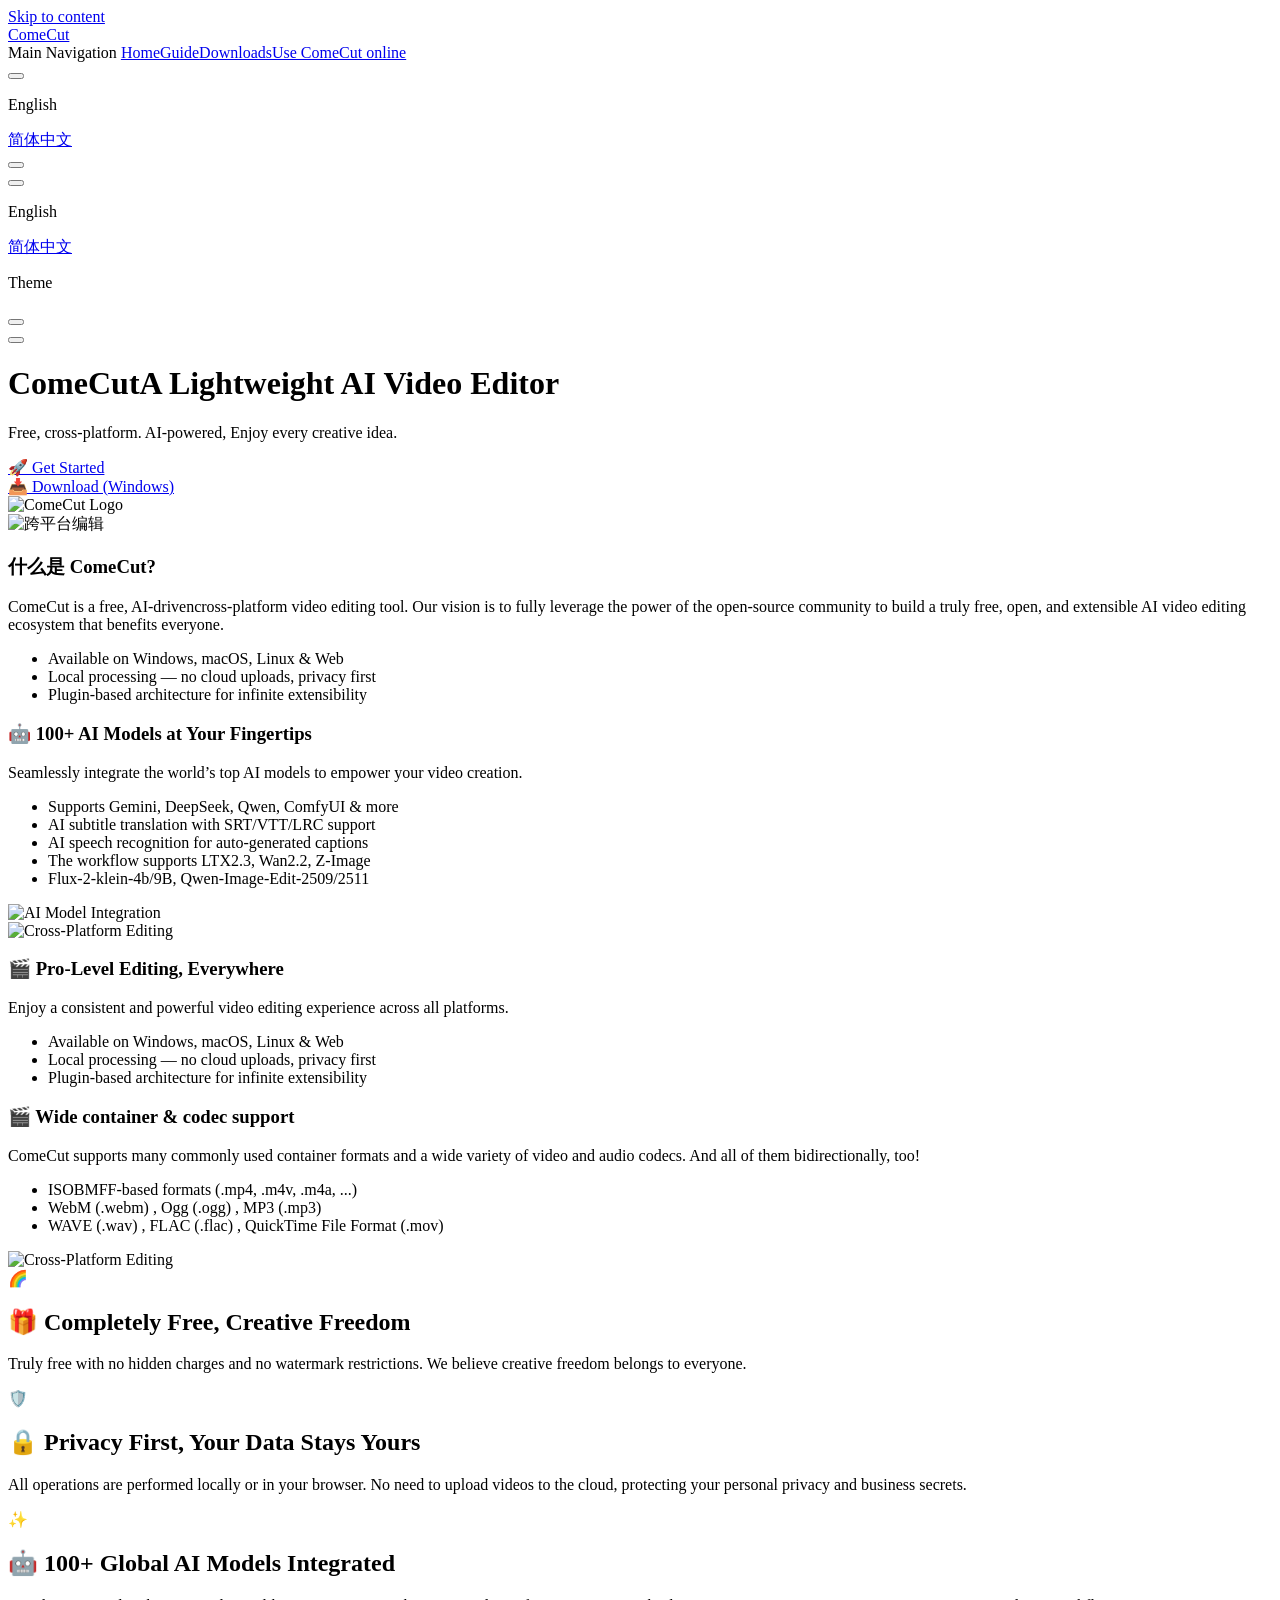
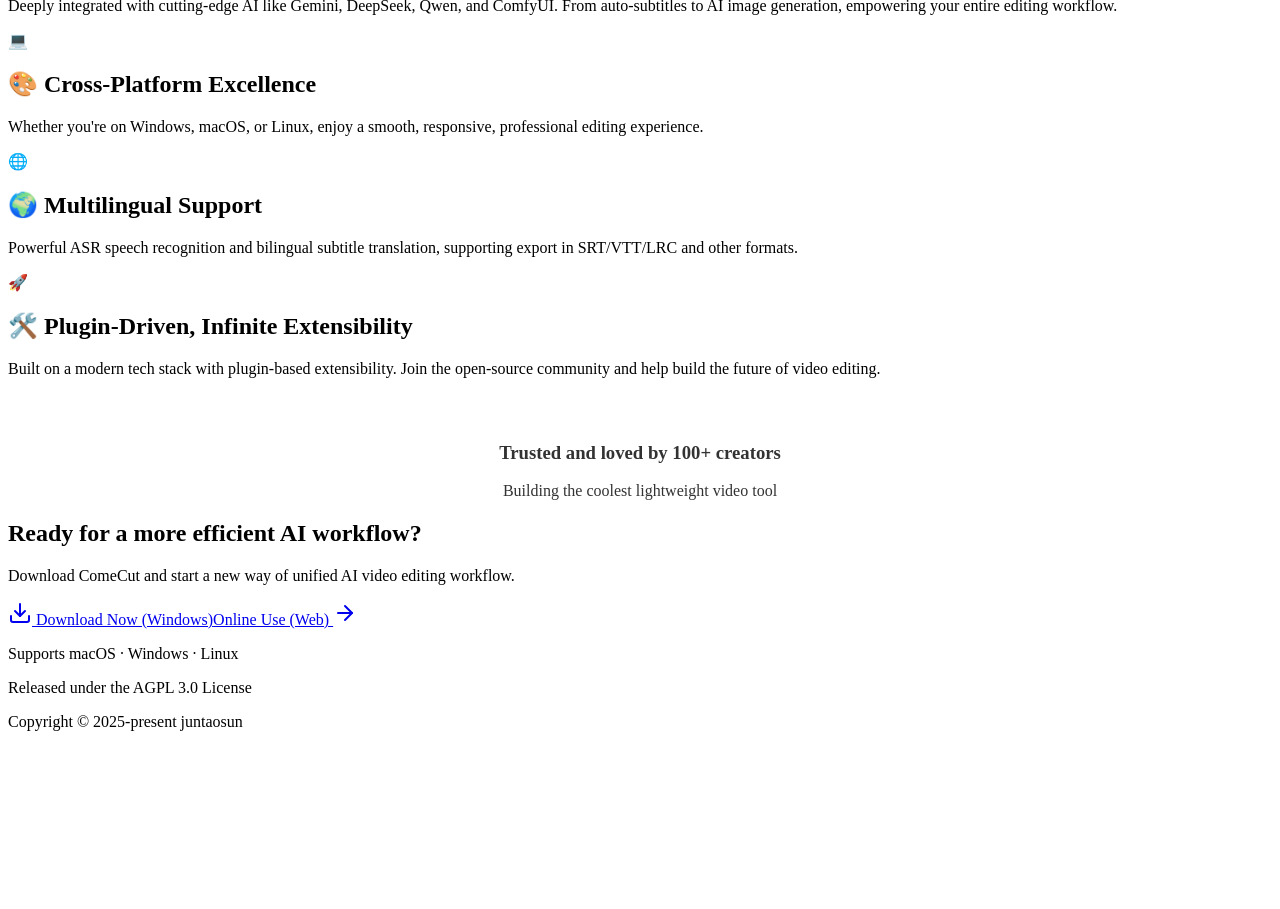
==== commit 66d8228e: "ComeCut: 桌面版 - 发布 v0.1.0" ====
--- a/en/index.html
+++ b/en/index.html
@@ -13,14 +13,14 @@
     <link rel="preload" href="/ComeCut/assets/inter-roman-latin.Di8DUHzh.woff2" as="font" type="font/woff2" crossorigin="">
     <link rel="modulepreload" href="/ComeCut/assets/chunks/theme.CRyEE-cC.js">
     <link rel="modulepreload" href="/ComeCut/assets/chunks/framework.CeqdBC-b.js">
-    <link rel="modulepreload" href="/ComeCut/assets/en_index.md.CPZWGq25.lean.js">
+    <link rel="modulepreload" href="/ComeCut/assets/en_index.md.dedvTNEO.lean.js">
     <link rel="icon" href="/logo.png">
     <script id="check-dark-mode">(()=>{const e=localStorage.getItem("vitepress-theme-appearance")||"auto",a=window.matchMedia("(prefers-color-scheme: dark)").matches;(!e||e==="auto"?a:e==="dark")&&document.documentElement.classList.add("dark")})();</script>
     <script id="check-mac-os">document.documentElement.classList.toggle("mac",/Mac|iPhone|iPod|iPad/i.test(navigator.platform));</script>
   </head>
   <body>
-    <div id="app"><div class="Layout" data-v-1075a282><!--[--><!--]--><!--[--><span tabindex="-1" data-v-d18fb172></span><a href="#VPContent" class="VPSkipLink visually-hidden" data-v-d18fb172>Skip to content</a><!--]--><!----><header class="VPNav" data-v-1075a282 data-v-e0c14098><div class="VPNavBar" data-v-e0c14098 data-v-bf52a942><div class="wrapper" data-v-bf52a942><div class="container" data-v-bf52a942><div class="title" data-v-bf52a942><div class="VPNavBarTitle" data-v-bf52a942 data-v-3244061b><a class="title" href="/ComeCut/en/" data-v-3244061b><!--[--><!--]--><!--[--><img class="VPImage logo" src="/ComeCut/logo.png" alt data-v-307916a2><!--]--><span data-v-3244061b>ComeCut</span><!--[--><!--]--></a></div></div><div class="content" data-v-bf52a942><div class="content-body" data-v-bf52a942><!--[--><!--]--><div class="VPNavBarSearch search" data-v-bf52a942><!----></div><nav aria-labelledby="main-nav-aria-label" class="VPNavBarMenu menu" data-v-bf52a942 data-v-ad424140><span id="main-nav-aria-label" class="visually-hidden" data-v-ad424140> Main Navigation </span><!--[--><!--[--><a class="VPLink link VPNavBarMenuLink active" href="/ComeCut/en/" tabindex="0" data-v-ad424140 data-v-463865f9><!--[--><span data-v-463865f9>Home</span><!--]--></a><!--]--><!--[--><a class="VPLink link VPNavBarMenuLink" href="/ComeCut/en/guide/" tabindex="0" data-v-ad424140 data-v-463865f9><!--[--><span data-v-463865f9>Guide</span><!--]--></a><!--]--><!--[--><a class="VPLink link vp-external-link-icon VPNavBarMenuLink" href="https://github.com/juntaosun/ComeCut/releases/" target="_blank" rel="noreferrer" tabindex="0" data-v-ad424140 data-v-463865f9><!--[--><span data-v-463865f9>Downloads</span><!--]--></a><!--]--><!--[--><a class="VPLink link vp-external-link-icon VPNavBarMenuLink" href="https://juntaosun.github.io/ComeCut/web/" target="_blank" rel="noreferrer" tabindex="0" data-v-ad424140 data-v-463865f9><!--[--><span data-v-463865f9>Use ComeCut online</span><!--]--></a><!--]--><!--]--></nav><div class="VPFlyout VPNavBarTranslations translations" data-v-bf52a942 data-v-60595cd6 data-v-b0f8aada><button type="button" class="button" aria-haspopup="true" aria-expanded="false" aria-label="Language" data-v-b0f8aada><span class="text" data-v-b0f8aada><span class="vpi-languages option-icon" data-v-b0f8aada></span><!----><span class="vpi-chevron-down text-icon" data-v-b0f8aada></span></span></button><div class="menu" data-v-b0f8aada><div class="VPMenu" data-v-b0f8aada data-v-15196d84><!----><!--[--><!--[--><div class="items" data-v-60595cd6><p class="title" data-v-60595cd6>English</p><!--[--><div class="VPMenuLink" data-v-60595cd6 data-v-ed5cd40f><a class="VPLink link" href="/ComeCut/" data-v-ed5cd40f><!--[--><span data-v-ed5cd40f>简体中文</span><!--]--></a></div><!--]--></div><!--]--><!--]--></div></div></div><div class="VPNavBarAppearance appearance" data-v-bf52a942 data-v-ed413d57><button class="VPSwitch VPSwitchAppearance" type="button" role="switch" title aria-checked="false" data-v-ed413d57 data-v-f2a37889 data-v-385faf3a><span class="check" data-v-385faf3a><span class="icon" data-v-385faf3a><!--[--><span class="vpi-sun sun" data-v-f2a37889></span><span class="vpi-moon moon" data-v-f2a37889></span><!--]--></span></span></button></div><div class="VPSocialLinks VPNavBarSocialLinks social-links" data-v-bf52a942 data-v-0d46b6f9 data-v-61f0d15d><!--[--><a class="VPSocialLink no-icon" href="https://github.com/juntaosun/ComeCut" aria-label="github" target="_blank" rel="noopener" data-v-61f0d15d data-v-58357848><span class="vpi-social-github"></span></a><!--]--></div><div class="VPFlyout VPNavBarExtra extra" data-v-bf52a942 data-v-6251a52d data-v-b0f8aada><button type="button" class="button" aria-haspopup="true" aria-expanded="false" aria-label="extra navigation" data-v-b0f8aada><span class="vpi-more-horizontal icon" data-v-b0f8aada></span></button><div class="menu" data-v-b0f8aada><div class="VPMenu" data-v-b0f8aada data-v-15196d84><!----><!--[--><!--[--><div class="group translations" data-v-6251a52d><p class="trans-title" data-v-6251a52d>English</p><!--[--><div class="VPMenuLink" data-v-6251a52d data-v-ed5cd40f><a class="VPLink link" href="/ComeCut/" data-v-ed5cd40f><!--[--><span data-v-ed5cd40f>简体中文</span><!--]--></a></div><!--]--></div><div class="group" data-v-6251a52d><div class="item appearance" data-v-6251a52d><p class="label" data-v-6251a52d>Theme</p><div class="appearance-action" data-v-6251a52d><button class="VPSwitch VPSwitchAppearance" type="button" role="switch" title aria-checked="false" data-v-6251a52d data-v-f2a37889 data-v-385faf3a><span class="check" data-v-385faf3a><span class="icon" data-v-385faf3a><!--[--><span class="vpi-sun sun" data-v-f2a37889></span><span class="vpi-moon moon" data-v-f2a37889></span><!--]--></span></span></button></div></div></div><div class="group" data-v-6251a52d><div class="item social-links" data-v-6251a52d><div class="VPSocialLinks social-links-list" data-v-6251a52d data-v-61f0d15d><!--[--><a class="VPSocialLink no-icon" href="https://github.com/juntaosun/ComeCut" aria-label="github" target="_blank" rel="noopener" data-v-61f0d15d data-v-58357848><span class="vpi-social-github"></span></a><!--]--></div></div></div><!--]--><!--]--></div></div></div><!--[--><!--]--><button type="button" class="VPNavBarHamburger hamburger" aria-label="mobile navigation" aria-expanded="false" aria-controls="VPNavScreen" data-v-bf52a942 data-v-5e9062f0><span class="container" data-v-5e9062f0><span class="top" data-v-5e9062f0></span><span class="middle" data-v-5e9062f0></span><span class="bottom" data-v-5e9062f0></span></span></button></div></div></div></div><div class="divider" data-v-bf52a942><div class="divider-line" data-v-bf52a942></div></div></div><!----></header><!----><!----><div class="VPContent is-home" id="VPContent" data-v-1075a282 data-v-d44aaa0d><div class="VPHome" data-v-d44aaa0d data-v-3f640cf3><!--[--><!--]--><div class="VPHero has-image VPHomeHero" data-v-3f640cf3 data-v-a744c61a><div class="container" data-v-a744c61a><div class="main" data-v-a744c61a><!--[--><!--]--><!--[--><h1 class="heading" data-v-a744c61a><span class="name clip" data-v-a744c61a>ComeCut</span><span class="text" data-v-a744c61a>A Lightweight AI Video Editor</span></h1><p class="tagline" data-v-a744c61a>Free, cross-platform. AI-powered, Enjoy every creative idea.</p><!--]--><!--[--><!--]--><div class="actions" data-v-a744c61a><!--[--><div class="action" data-v-a744c61a><a class="VPButton medium brand" href="/ComeCut/en/guide/" data-v-a744c61a data-v-3ab31266>🚀 Get Started</a></div><div class="action" data-v-a744c61a><a class="VPButton medium alt" href="https://juntaosun.github.io/ComeCut/web/" target="_blank" rel="noreferrer" data-v-a744c61a data-v-3ab31266>🌐 Online Use (Web)</a></div><div class="action" data-v-a744c61a><a class="VPButton medium alt" href="https://github.com/juntaosun/ComeCut/releases/" target="_blank" rel="noreferrer" data-v-a744c61a data-v-3ab31266>📥 Download (Windows)</a></div><!--]--></div><!--[--><!--]--></div><div class="image" data-v-a744c61a><div class="image-container" data-v-a744c61a><div class="image-bg" data-v-a744c61a></div><!--[--><!--[--><img class="VPImage image-src" src="/ComeCut/logo.png" alt="ComeCut Logo" data-v-307916a2><!--]--><!--]--></div></div></div></div><!--[--><!--]--><!--[--><!--[--><!--[--><div class="home-feature-cards" data-v-4116ffdd><div class="feature-card" data-v-4116ffdd><div class="card-image" data-v-4116ffdd><img src="/ComeCut/example/image01.png" alt="跨平台编辑" data-v-4116ffdd></div><div class="card-body" data-v-4116ffdd><h3 class="card-title" data-v-4116ffdd>什么是 ComeCut?</h3><p class="card-desc" data-v-4116ffdd>ComeCut is a free, AI-drivencross-platform video editing tool. Our vision is to fully leverage the power of the open-source community to build a truly free, open, and extensible AI video editing ecosystem that benefits everyone.</p><ul class="card-list" data-v-4116ffdd><!--[--><li data-v-4116ffdd>Available on Windows, macOS, Linux &amp; Web</li><li data-v-4116ffdd>Local processing — no cloud uploads, privacy first</li><li data-v-4116ffdd>Plugin-based architecture for infinite extensibility</li><!--]--></ul></div></div><div class="feature-card reverse" data-v-4116ffdd><div class="card-body" data-v-4116ffdd><h3 class="card-title" data-v-4116ffdd>🤖 100+ AI Models at Your Fingertips</h3><p class="card-desc" data-v-4116ffdd>Seamlessly integrate the world’s top AI models to empower your video creation.</p><ul class="card-list" data-v-4116ffdd><!--[--><li data-v-4116ffdd>Supports Gemini, DeepSeek, Qwen, ComfyUI &amp; more</li><li data-v-4116ffdd>AI subtitle translation with SRT/VTT/LRC support</li><li data-v-4116ffdd>AI speech recognition for auto-generated captions</li><li data-v-4116ffdd>The workflow supports LTX2.3, Wan2.2, Z-Image</li><li data-v-4116ffdd>Flux-2-klein-4b/9B, Qwen-Image-Edit-2509/2511</li><!--]--></ul></div><div class="card-image" data-v-4116ffdd><img src="/ComeCut/example/api.png" alt="AI Model Integration" data-v-4116ffdd></div></div><div class="feature-card" data-v-4116ffdd><div class="card-image" data-v-4116ffdd><img src="/ComeCut/example/translate_cn.png" alt="Cross-Platform Editing" data-v-4116ffdd></div><div class="card-body" data-v-4116ffdd><h3 class="card-title" data-v-4116ffdd>🎬 Pro-Level Editing, Everywhere</h3><p class="card-desc" data-v-4116ffdd>Enjoy a consistent and powerful video editing experience across all platforms.</p><ul class="card-list" data-v-4116ffdd><!--[--><li data-v-4116ffdd>Available on Windows, macOS, Linux &amp; Web</li><li data-v-4116ffdd>Local processing — no cloud uploads, privacy first</li><li data-v-4116ffdd>Plugin-based architecture for infinite extensibility</li><!--]--></ul></div></div><div class="feature-card reverse" data-v-4116ffdd><div class="card-body" data-v-4116ffdd><h3 class="card-title" data-v-4116ffdd>🎬 Wide container &amp; codec support</h3><p class="card-desc" data-v-4116ffdd>ComeCut supports many commonly used container formats and a wide variety of video and audio codecs. And all of them bidirectionally, too!</p><ul class="card-list" data-v-4116ffdd><!--[--><li data-v-4116ffdd>ISOBMFF-based formats (.mp4, .m4v, .m4a, ...)</li><li data-v-4116ffdd>WebM (.webm) , Ogg (.ogg) , MP3 (.mp3) </li><li data-v-4116ffdd>WAVE (.wav) , FLAC (.flac) , QuickTime File Format (.mov)</li><!--]--></ul></div><div class="card-image" data-v-4116ffdd><img src="/ComeCut/example/codecs.png" alt="Cross-Platform Editing" data-v-4116ffdd></div></div></div><!--]--><!--]--><!--]--><div class="VPFeatures VPHomeFeatures" data-v-3f640cf3 data-v-c0bb34c8><div class="container" data-v-c0bb34c8><div class="items" data-v-c0bb34c8><!--[--><div class="grid-6 item" data-v-c0bb34c8><div class="VPLink no-icon VPFeature" data-v-c0bb34c8 data-v-f89785b4><!--[--><article class="box" data-v-f89785b4><div class="icon" data-v-f89785b4>🌈</div><h2 class="title" data-v-f89785b4>🎁 Completely Free, Creative Freedom</h2><p class="details" data-v-f89785b4>Truly free with no hidden charges and no watermark restrictions. We believe creative freedom belongs to everyone.</p><!----></article><!--]--></div></div><div class="grid-6 item" data-v-c0bb34c8><div class="VPLink no-icon VPFeature" data-v-c0bb34c8 data-v-f89785b4><!--[--><article class="box" data-v-f89785b4><div class="icon" data-v-f89785b4>🛡️</div><h2 class="title" data-v-f89785b4>🔒 Privacy First, Your Data Stays Yours</h2><p class="details" data-v-f89785b4>All operations are performed locally or in your browser. No need to upload videos to the cloud, protecting your personal privacy and business secrets.</p><!----></article><!--]--></div></div><div class="grid-6 item" data-v-c0bb34c8><div class="VPLink no-icon VPFeature" data-v-c0bb34c8 data-v-f89785b4><!--[--><article class="box" data-v-f89785b4><div class="icon" data-v-f89785b4>✨</div><h2 class="title" data-v-f89785b4>🤖 100+ Global AI Models Integrated</h2><p class="details" data-v-f89785b4>Deeply integrated with cutting-edge AI like Gemini, DeepSeek, Qwen, and ComfyUI. From auto-subtitles to AI image generation, empowering your entire editing workflow.</p><!----></article><!--]--></div></div><div class="grid-6 item" data-v-c0bb34c8><div class="VPLink no-icon VPFeature" data-v-c0bb34c8 data-v-f89785b4><!--[--><article class="box" data-v-f89785b4><div class="icon" data-v-f89785b4>💻</div><h2 class="title" data-v-f89785b4>🎨 Cross-Platform Excellence</h2><p class="details" data-v-f89785b4>Whether you're on Windows, macOS, or Linux, enjoy a smooth, responsive, professional editing experience.</p><!----></article><!--]--></div></div><div class="grid-6 item" data-v-c0bb34c8><div class="VPLink no-icon VPFeature" data-v-c0bb34c8 data-v-f89785b4><!--[--><article class="box" data-v-f89785b4><div class="icon" data-v-f89785b4>🌐</div><h2 class="title" data-v-f89785b4>🌍 Multilingual Support</h2><p class="details" data-v-f89785b4>Powerful ASR speech recognition and bilingual subtitle translation, supporting export in SRT/VTT/LRC and other formats.</p><!----></article><!--]--></div></div><div class="grid-6 item" data-v-c0bb34c8><div class="VPLink no-icon VPFeature" data-v-c0bb34c8 data-v-f89785b4><!--[--><article class="box" data-v-f89785b4><div class="icon" data-v-f89785b4>🚀</div><h2 class="title" data-v-f89785b4>🛠️ Plugin-Driven, Infinite Extensibility</h2><p class="details" data-v-f89785b4>Built on a modern tech stack with plugin-based extensibility. Join the open-source community and help build the future of video editing.</p><!----></article><!--]--></div></div><!--]--></div></div></div><!--[--><!--]--><div class="vp-doc container" style="" data-v-3f640cf3 data-v-1888b52f><!--[--><div style="position:relative;" data-v-3f640cf3><div><div align="center" style="margin-top:4rem;opacity:0.8;"><h3>Trusted and loved by 100+ creators</h3><p>Building the coolest lightweight video tool</p></div><section class="footer-banner" data-v-e54f13fa><div class="banner-container" data-v-e54f13fa><h2 class="title" data-v-e54f13fa>Ready for a more efficient AI workflow?</h2><p class="description" data-v-e54f13fa>Download ComeCut and start a new way of unified AI video editing workflow.</p><div class="actions" data-v-e54f13fa><a href="https://github.com/juntaosun/ComeCut/releases/" class="btn primary" data-v-e54f13fa><svg xmlns="http://www.w3.org/2000/svg" width="24" height="24" viewBox="0 0 24 24" fill="none" stroke="currentColor" stroke-width="2" stroke-linecap="round" stroke-linejoin="round" class="lucide lucide-download w-5 h-5" data-v-e54f13fa><path d="M21 15v4a2 2 0 0 1-2 2H5a2 2 0 0 1-2-2v-4" data-v-e54f13fa></path><polyline points="7 10 12 15 17 10" data-v-e54f13fa></polyline><line x1="12" x2="12" y1="15" y2="3" data-v-e54f13fa></line></svg> Download Now (Windows)</a><a href="https://github.com/juntaosun/ComeCut/web/" target="_blank" class="btn secondary" data-v-e54f13fa>Online Use (Web) <svg xmlns="http://www.w3.org/2000/svg" width="24" height="24" viewBox="0 0 24 24" fill="none" stroke="currentColor" stroke-width="2" stroke-linecap="round" stroke-linejoin="round" class="lucide lucide-arrow-right w-5 h-5" data-v-e54f13fa><path d="M5 12h14" data-v-e54f13fa></path><path d="m12 5 7 7-7 7" data-v-e54f13fa></path></svg></a></div><p class="platforms" data-v-e54f13fa>Supports macOS · Windows · Linux</p></div></section></div></div><!--]--></div></div></div><footer class="VPFooter" data-v-1075a282 data-v-d66a45d2><div class="container" data-v-d66a45d2><p class="message" data-v-d66a45d2>Released under the AGPL 3.0 License</p><p class="copyright" data-v-d66a45d2>Copyright © 2025-present juntaosun</p></div></footer><!--[--><canvas class="dynamic-background" data-v-1b73e314></canvas><!--]--></div></div>
-    <script>window.__VP_HASH_MAP__=JSON.parse("{\"en_guide_ai-features.md\":\"COujKbH0\",\"en_guide_index.md\":\"DrA16F9O\",\"en_guide_roadmap.md\":\"DN-0aW7H\",\"en_index.md\":\"CPZWGq25\",\"guide_ai-features.md\":\"DVxpQNf4\",\"guide_index.md\":\"B30tUVAg\",\"guide_roadmap.md\":\"D7AvK8yc\",\"index.md\":\"Di5gLdcB\"}");window.__VP_SITE_DATA__=JSON.parse("{\"lang\":\"en-US\",\"dir\":\"ltr\",\"title\":\"ComeCut\",\"description\":\"Free, Open-Source, AI-Powered Cross-Platform Video Editor\",\"base\":\"/ComeCut/\",\"head\":[],\"router\":{\"prefetchLinks\":true},\"appearance\":true,\"themeConfig\":{},\"locales\":{\"root\":{\"label\":\"简体中文\",\"lang\":\"zh-CN\",\"title\":\"ComeCut 「来剪」\",\"description\":\"免费、AI 驱动、全平台视频编辑工具\",\"themeConfig\":{\"logo\":\"/logo.png\",\"nav\":[{\"text\":\"首页\",\"link\":\"/\"},{\"text\":\"指南\",\"link\":\"/guide/\"},{\"text\":\"下载\",\"link\":\"https://github.com/juntaosun/ComeCut/releases/\"},{\"text\":\"使用 ComeCut 线上版\",\"link\":\"https://juntaosun.github.io/ComeCut/web/\"}],\"sidebar\":[{\"text\":\"入门指南\",\"items\":[{\"text\":\"什么是 ComeCut\",\"link\":\"/guide/\"},{\"text\":\"AI 驱动特性\",\"link\":\"/guide/ai-features\"},{\"text\":\"路线图\",\"link\":\"/guide/roadmap\"}]}],\"socialLinks\":[{\"icon\":\"github\",\"link\":\"https://github.com/juntaosun/ComeCut\"}],\"footer\":{\"message\":\"基于 AGPL 3.0 协议发布\",\"copyright\":\"Copyright © 2025-present juntaosun\"},\"editLink\":{\"pattern\":\"https://github.com/juntaosun/ComeCut/edit/main/vitepress/:path\",\"text\":\"在 GitHub 上编辑此页\"},\"lastUpdated\":{\"text\":\"最后更新于\"},\"docFooter\":{\"prev\":\"上一页\",\"next\":\"下一页\"},\"outline\":{\"label\":\"页面导航\"},\"darkModeSwitchLabel\":\"主题\",\"sidebarMenuLabel\":\"菜单\",\"returnToTopLabel\":\"回到顶部\",\"langMenuLabel\":\"语言\",\"search\":{\"provider\":\"local\",\"options\":{\"translations\":{\"button\":{\"buttonText\":\"搜索文档\",\"buttonAriaLabel\":\"搜索文档\"},\"modal\":{\"noResultsText\":\"无法找到相关结果\",\"resetButtonTitle\":\"清除查询条件\",\"footer\":{\"selectText\":\"选择\",\"navigateText\":\"切换\",\"closeText\":\"关闭\"}}}}}}},\"en\":{\"label\":\"English\",\"lang\":\"en-US\",\"title\":\"ComeCut\",\"description\":\"Free, AI-Powered, Cross-Platform Video Editor\",\"themeConfig\":{\"logo\":\"/logo.png\",\"nav\":[{\"text\":\"Home\",\"link\":\"/en/\"},{\"text\":\"Guide\",\"link\":\"/en/guide/\"},{\"text\":\"Downloads\",\"link\":\"https://github.com/juntaosun/ComeCut/releases/\"},{\"text\":\"Use ComeCut online\",\"link\":\"https://juntaosun.github.io/ComeCut/web/\"}],\"sidebar\":[{\"text\":\"Getting Started\",\"items\":[{\"text\":\"What is ComeCut\",\"link\":\"/en/guide/\"},{\"text\":\"AI-Powered Features\",\"link\":\"/en/guide/ai-features\"},{\"text\":\"Roadmap\",\"link\":\"/en/guide/roadmap\"}]}],\"socialLinks\":[{\"icon\":\"github\",\"link\":\"https://github.com/juntaosun/ComeCut\"}],\"footer\":{\"message\":\"Released under the AGPL 3.0 License\",\"copyright\":\"Copyright © 2025-present juntaosun\"},\"editLink\":{\"pattern\":\"https://github.com/juntaosun/ComeCut/edit/main/vitepress/en/:path\",\"text\":\"Edit this page on GitHub\"},\"lastUpdated\":{\"text\":\"Last updated\"},\"docFooter\":{\"prev\":\"Previous page\",\"next\":\"Next page\"},\"outline\":{\"label\":\"On this page\"},\"darkModeSwitchLabel\":\"Theme\",\"sidebarMenuLabel\":\"Menu\",\"returnToTopLabel\":\"Return to top\",\"langMenuLabel\":\"Language\",\"search\":{\"provider\":\"local\",\"options\":{\"translations\":{\"button\":{\"buttonText\":\"Search\",\"buttonAriaLabel\":\"Search\"},\"modal\":{\"noResultsText\":\"No results found\",\"resetButtonTitle\":\"Clear search\",\"footer\":{\"selectText\":\"to select\",\"navigateText\":\"to navigate\",\"closeText\":\"to close\"}}}}}}}},\"scrollOffset\":134,\"cleanUrls\":true}");</script>
+    <div id="app"><div class="Layout" data-v-1075a282><!--[--><!--]--><!--[--><span tabindex="-1" data-v-d18fb172></span><a href="#VPContent" class="VPSkipLink visually-hidden" data-v-d18fb172>Skip to content</a><!--]--><!----><header class="VPNav" data-v-1075a282 data-v-e0c14098><div class="VPNavBar" data-v-e0c14098 data-v-bf52a942><div class="wrapper" data-v-bf52a942><div class="container" data-v-bf52a942><div class="title" data-v-bf52a942><div class="VPNavBarTitle" data-v-bf52a942 data-v-3244061b><a class="title" href="/ComeCut/en/" data-v-3244061b><!--[--><!--]--><!--[--><img class="VPImage logo" src="/ComeCut/logo.png" alt data-v-307916a2><!--]--><span data-v-3244061b>ComeCut</span><!--[--><!--]--></a></div></div><div class="content" data-v-bf52a942><div class="content-body" data-v-bf52a942><!--[--><!--]--><div class="VPNavBarSearch search" data-v-bf52a942><!----></div><nav aria-labelledby="main-nav-aria-label" class="VPNavBarMenu menu" data-v-bf52a942 data-v-ad424140><span id="main-nav-aria-label" class="visually-hidden" data-v-ad424140> Main Navigation </span><!--[--><!--[--><a class="VPLink link VPNavBarMenuLink active" href="/ComeCut/en/" tabindex="0" data-v-ad424140 data-v-463865f9><!--[--><span data-v-463865f9>Home</span><!--]--></a><!--]--><!--[--><a class="VPLink link VPNavBarMenuLink" href="/ComeCut/en/guide/" tabindex="0" data-v-ad424140 data-v-463865f9><!--[--><span data-v-463865f9>Guide</span><!--]--></a><!--]--><!--[--><a class="VPLink link vp-external-link-icon VPNavBarMenuLink" href="https://github.com/juntaosun/ComeCut/releases/" target="_blank" rel="noreferrer" tabindex="0" data-v-ad424140 data-v-463865f9><!--[--><span data-v-463865f9>Downloads</span><!--]--></a><!--]--><!--[--><a class="VPLink link vp-external-link-icon VPNavBarMenuLink" href="https://juntaosun.github.io/ComeCut/web/" target="_blank" rel="noreferrer" tabindex="0" data-v-ad424140 data-v-463865f9><!--[--><span data-v-463865f9>Use ComeCut online</span><!--]--></a><!--]--><!--]--></nav><div class="VPFlyout VPNavBarTranslations translations" data-v-bf52a942 data-v-60595cd6 data-v-b0f8aada><button type="button" class="button" aria-haspopup="true" aria-expanded="false" aria-label="Language" data-v-b0f8aada><span class="text" data-v-b0f8aada><span class="vpi-languages option-icon" data-v-b0f8aada></span><!----><span class="vpi-chevron-down text-icon" data-v-b0f8aada></span></span></button><div class="menu" data-v-b0f8aada><div class="VPMenu" data-v-b0f8aada data-v-15196d84><!----><!--[--><!--[--><div class="items" data-v-60595cd6><p class="title" data-v-60595cd6>English</p><!--[--><div class="VPMenuLink" data-v-60595cd6 data-v-ed5cd40f><a class="VPLink link" href="/ComeCut/" data-v-ed5cd40f><!--[--><span data-v-ed5cd40f>简体中文</span><!--]--></a></div><!--]--></div><!--]--><!--]--></div></div></div><div class="VPNavBarAppearance appearance" data-v-bf52a942 data-v-ed413d57><button class="VPSwitch VPSwitchAppearance" type="button" role="switch" title aria-checked="false" data-v-ed413d57 data-v-f2a37889 data-v-385faf3a><span class="check" data-v-385faf3a><span class="icon" data-v-385faf3a><!--[--><span class="vpi-sun sun" data-v-f2a37889></span><span class="vpi-moon moon" data-v-f2a37889></span><!--]--></span></span></button></div><div class="VPSocialLinks VPNavBarSocialLinks social-links" data-v-bf52a942 data-v-0d46b6f9 data-v-61f0d15d><!--[--><a class="VPSocialLink no-icon" href="https://github.com/juntaosun/ComeCut" aria-label="github" target="_blank" rel="noopener" data-v-61f0d15d data-v-58357848><span class="vpi-social-github"></span></a><!--]--></div><div class="VPFlyout VPNavBarExtra extra" data-v-bf52a942 data-v-6251a52d data-v-b0f8aada><button type="button" class="button" aria-haspopup="true" aria-expanded="false" aria-label="extra navigation" data-v-b0f8aada><span class="vpi-more-horizontal icon" data-v-b0f8aada></span></button><div class="menu" data-v-b0f8aada><div class="VPMenu" data-v-b0f8aada data-v-15196d84><!----><!--[--><!--[--><div class="group translations" data-v-6251a52d><p class="trans-title" data-v-6251a52d>English</p><!--[--><div class="VPMenuLink" data-v-6251a52d data-v-ed5cd40f><a class="VPLink link" href="/ComeCut/" data-v-ed5cd40f><!--[--><span data-v-ed5cd40f>简体中文</span><!--]--></a></div><!--]--></div><div class="group" data-v-6251a52d><div class="item appearance" data-v-6251a52d><p class="label" data-v-6251a52d>Theme</p><div class="appearance-action" data-v-6251a52d><button class="VPSwitch VPSwitchAppearance" type="button" role="switch" title aria-checked="false" data-v-6251a52d data-v-f2a37889 data-v-385faf3a><span class="check" data-v-385faf3a><span class="icon" data-v-385faf3a><!--[--><span class="vpi-sun sun" data-v-f2a37889></span><span class="vpi-moon moon" data-v-f2a37889></span><!--]--></span></span></button></div></div></div><div class="group" data-v-6251a52d><div class="item social-links" data-v-6251a52d><div class="VPSocialLinks social-links-list" data-v-6251a52d data-v-61f0d15d><!--[--><a class="VPSocialLink no-icon" href="https://github.com/juntaosun/ComeCut" aria-label="github" target="_blank" rel="noopener" data-v-61f0d15d data-v-58357848><span class="vpi-social-github"></span></a><!--]--></div></div></div><!--]--><!--]--></div></div></div><!--[--><!--]--><button type="button" class="VPNavBarHamburger hamburger" aria-label="mobile navigation" aria-expanded="false" aria-controls="VPNavScreen" data-v-bf52a942 data-v-5e9062f0><span class="container" data-v-5e9062f0><span class="top" data-v-5e9062f0></span><span class="middle" data-v-5e9062f0></span><span class="bottom" data-v-5e9062f0></span></span></button></div></div></div></div><div class="divider" data-v-bf52a942><div class="divider-line" data-v-bf52a942></div></div></div><!----></header><!----><!----><div class="VPContent is-home" id="VPContent" data-v-1075a282 data-v-d44aaa0d><div class="VPHome" data-v-d44aaa0d data-v-3f640cf3><!--[--><!--]--><div class="VPHero has-image VPHomeHero" data-v-3f640cf3 data-v-a744c61a><div class="container" data-v-a744c61a><div class="main" data-v-a744c61a><!--[--><!--]--><!--[--><h1 class="heading" data-v-a744c61a><span class="name clip" data-v-a744c61a>ComeCut</span><span class="text" data-v-a744c61a>A Lightweight AI Video Editor</span></h1><p class="tagline" data-v-a744c61a>Free, cross-platform. AI-powered, Enjoy every creative idea.</p><!--]--><!--[--><!--]--><div class="actions" data-v-a744c61a><!--[--><div class="action" data-v-a744c61a><a class="VPButton medium brand" href="/ComeCut/en/guide/" data-v-a744c61a data-v-3ab31266>🚀 Get Started</a></div><div class="action" data-v-a744c61a><a class="VPButton medium alt" href="https://github.com/juntaosun/ComeCut/releases/" target="_blank" rel="noreferrer" data-v-a744c61a data-v-3ab31266>📥 Download (Windows)</a></div><!--]--></div><!--[--><!--]--></div><div class="image" data-v-a744c61a><div class="image-container" data-v-a744c61a><div class="image-bg" data-v-a744c61a></div><!--[--><!--[--><img class="VPImage image-src" src="/ComeCut/logo.png" alt="ComeCut Logo" data-v-307916a2><!--]--><!--]--></div></div></div></div><!--[--><!--]--><!--[--><!--[--><!--[--><div class="home-feature-cards" data-v-4116ffdd><div class="feature-card" data-v-4116ffdd><div class="card-image" data-v-4116ffdd><img src="/ComeCut/example/image01.png" alt="跨平台编辑" data-v-4116ffdd></div><div class="card-body" data-v-4116ffdd><h3 class="card-title" data-v-4116ffdd>什么是 ComeCut?</h3><p class="card-desc" data-v-4116ffdd>ComeCut is a free, AI-drivencross-platform video editing tool. Our vision is to fully leverage the power of the open-source community to build a truly free, open, and extensible AI video editing ecosystem that benefits everyone.</p><ul class="card-list" data-v-4116ffdd><!--[--><li data-v-4116ffdd>Available on Windows, macOS, Linux &amp; Web</li><li data-v-4116ffdd>Local processing — no cloud uploads, privacy first</li><li data-v-4116ffdd>Plugin-based architecture for infinite extensibility</li><!--]--></ul></div></div><div class="feature-card reverse" data-v-4116ffdd><div class="card-body" data-v-4116ffdd><h3 class="card-title" data-v-4116ffdd>🤖 100+ AI Models at Your Fingertips</h3><p class="card-desc" data-v-4116ffdd>Seamlessly integrate the world’s top AI models to empower your video creation.</p><ul class="card-list" data-v-4116ffdd><!--[--><li data-v-4116ffdd>Supports Gemini, DeepSeek, Qwen, ComfyUI &amp; more</li><li data-v-4116ffdd>AI subtitle translation with SRT/VTT/LRC support</li><li data-v-4116ffdd>AI speech recognition for auto-generated captions</li><li data-v-4116ffdd>The workflow supports LTX2.3, Wan2.2, Z-Image</li><li data-v-4116ffdd>Flux-2-klein-4b/9B, Qwen-Image-Edit-2509/2511</li><!--]--></ul></div><div class="card-image" data-v-4116ffdd><img src="/ComeCut/example/api.png" alt="AI Model Integration" data-v-4116ffdd></div></div><div class="feature-card" data-v-4116ffdd><div class="card-image" data-v-4116ffdd><img src="/ComeCut/example/translate_cn.png" alt="Cross-Platform Editing" data-v-4116ffdd></div><div class="card-body" data-v-4116ffdd><h3 class="card-title" data-v-4116ffdd>🎬 Pro-Level Editing, Everywhere</h3><p class="card-desc" data-v-4116ffdd>Enjoy a consistent and powerful video editing experience across all platforms.</p><ul class="card-list" data-v-4116ffdd><!--[--><li data-v-4116ffdd>Available on Windows, macOS, Linux &amp; Web</li><li data-v-4116ffdd>Local processing — no cloud uploads, privacy first</li><li data-v-4116ffdd>Plugin-based architecture for infinite extensibility</li><!--]--></ul></div></div><div class="feature-card reverse" data-v-4116ffdd><div class="card-body" data-v-4116ffdd><h3 class="card-title" data-v-4116ffdd>🎬 Wide container &amp; codec support</h3><p class="card-desc" data-v-4116ffdd>ComeCut supports many commonly used container formats and a wide variety of video and audio codecs. And all of them bidirectionally, too!</p><ul class="card-list" data-v-4116ffdd><!--[--><li data-v-4116ffdd>ISOBMFF-based formats (.mp4, .m4v, .m4a, ...)</li><li data-v-4116ffdd>WebM (.webm) , Ogg (.ogg) , MP3 (.mp3) </li><li data-v-4116ffdd>WAVE (.wav) , FLAC (.flac) , QuickTime File Format (.mov)</li><!--]--></ul></div><div class="card-image" data-v-4116ffdd><img src="/ComeCut/example/codecs.png" alt="Cross-Platform Editing" data-v-4116ffdd></div></div></div><!--]--><!--]--><!--]--><div class="VPFeatures VPHomeFeatures" data-v-3f640cf3 data-v-c0bb34c8><div class="container" data-v-c0bb34c8><div class="items" data-v-c0bb34c8><!--[--><div class="grid-6 item" data-v-c0bb34c8><div class="VPLink no-icon VPFeature" data-v-c0bb34c8 data-v-f89785b4><!--[--><article class="box" data-v-f89785b4><div class="icon" data-v-f89785b4>🌈</div><h2 class="title" data-v-f89785b4>🎁 Completely Free, Creative Freedom</h2><p class="details" data-v-f89785b4>Truly free with no hidden charges and no watermark restrictions. We believe creative freedom belongs to everyone.</p><!----></article><!--]--></div></div><div class="grid-6 item" data-v-c0bb34c8><div class="VPLink no-icon VPFeature" data-v-c0bb34c8 data-v-f89785b4><!--[--><article class="box" data-v-f89785b4><div class="icon" data-v-f89785b4>🛡️</div><h2 class="title" data-v-f89785b4>🔒 Privacy First, Your Data Stays Yours</h2><p class="details" data-v-f89785b4>All operations are performed locally or in your browser. No need to upload videos to the cloud, protecting your personal privacy and business secrets.</p><!----></article><!--]--></div></div><div class="grid-6 item" data-v-c0bb34c8><div class="VPLink no-icon VPFeature" data-v-c0bb34c8 data-v-f89785b4><!--[--><article class="box" data-v-f89785b4><div class="icon" data-v-f89785b4>✨</div><h2 class="title" data-v-f89785b4>🤖 100+ Global AI Models Integrated</h2><p class="details" data-v-f89785b4>Deeply integrated with cutting-edge AI like Gemini, DeepSeek, Qwen, and ComfyUI. From auto-subtitles to AI image generation, empowering your entire editing workflow.</p><!----></article><!--]--></div></div><div class="grid-6 item" data-v-c0bb34c8><div class="VPLink no-icon VPFeature" data-v-c0bb34c8 data-v-f89785b4><!--[--><article class="box" data-v-f89785b4><div class="icon" data-v-f89785b4>💻</div><h2 class="title" data-v-f89785b4>🎨 Cross-Platform Excellence</h2><p class="details" data-v-f89785b4>Whether you're on Windows, macOS, or Linux, enjoy a smooth, responsive, professional editing experience.</p><!----></article><!--]--></div></div><div class="grid-6 item" data-v-c0bb34c8><div class="VPLink no-icon VPFeature" data-v-c0bb34c8 data-v-f89785b4><!--[--><article class="box" data-v-f89785b4><div class="icon" data-v-f89785b4>🌐</div><h2 class="title" data-v-f89785b4>🌍 Multilingual Support</h2><p class="details" data-v-f89785b4>Powerful ASR speech recognition and bilingual subtitle translation, supporting export in SRT/VTT/LRC and other formats.</p><!----></article><!--]--></div></div><div class="grid-6 item" data-v-c0bb34c8><div class="VPLink no-icon VPFeature" data-v-c0bb34c8 data-v-f89785b4><!--[--><article class="box" data-v-f89785b4><div class="icon" data-v-f89785b4>🚀</div><h2 class="title" data-v-f89785b4>🛠️ Plugin-Driven, Infinite Extensibility</h2><p class="details" data-v-f89785b4>Built on a modern tech stack with plugin-based extensibility. Join the open-source community and help build the future of video editing.</p><!----></article><!--]--></div></div><!--]--></div></div></div><!--[--><!--]--><div class="vp-doc container" style="" data-v-3f640cf3 data-v-1888b52f><!--[--><div style="position:relative;" data-v-3f640cf3><div><div align="center" style="margin-top:4rem;opacity:0.8;"><h3>Trusted and loved by 100+ creators</h3><p>Building the coolest lightweight video tool</p></div><section class="footer-banner" data-v-e54f13fa><div class="banner-container" data-v-e54f13fa><h2 class="title" data-v-e54f13fa>Ready for a more efficient AI workflow?</h2><p class="description" data-v-e54f13fa>Download ComeCut and start a new way of unified AI video editing workflow.</p><div class="actions" data-v-e54f13fa><a href="https://github.com/juntaosun/ComeCut/releases/" class="btn primary" data-v-e54f13fa><svg xmlns="http://www.w3.org/2000/svg" width="24" height="24" viewBox="0 0 24 24" fill="none" stroke="currentColor" stroke-width="2" stroke-linecap="round" stroke-linejoin="round" class="lucide lucide-download w-5 h-5" data-v-e54f13fa><path d="M21 15v4a2 2 0 0 1-2 2H5a2 2 0 0 1-2-2v-4" data-v-e54f13fa></path><polyline points="7 10 12 15 17 10" data-v-e54f13fa></polyline><line x1="12" x2="12" y1="15" y2="3" data-v-e54f13fa></line></svg> Download Now (Windows)</a><a href="https://github.com/juntaosun/ComeCut/web/" target="_blank" class="btn secondary" data-v-e54f13fa>Online Use (Web) <svg xmlns="http://www.w3.org/2000/svg" width="24" height="24" viewBox="0 0 24 24" fill="none" stroke="currentColor" stroke-width="2" stroke-linecap="round" stroke-linejoin="round" class="lucide lucide-arrow-right w-5 h-5" data-v-e54f13fa><path d="M5 12h14" data-v-e54f13fa></path><path d="m12 5 7 7-7 7" data-v-e54f13fa></path></svg></a></div><p class="platforms" data-v-e54f13fa>Supports macOS · Windows · Linux</p></div></section></div></div><!--]--></div></div></div><footer class="VPFooter" data-v-1075a282 data-v-d66a45d2><div class="container" data-v-d66a45d2><p class="message" data-v-d66a45d2>Released under the AGPL 3.0 License</p><p class="copyright" data-v-d66a45d2>Copyright © 2025-present juntaosun</p></div></footer><!--[--><canvas class="dynamic-background" data-v-1b73e314></canvas><!--]--></div></div>
+    <script>window.__VP_HASH_MAP__=JSON.parse("{\"en_guide_ai-features.md\":\"COujKbH0\",\"en_guide_index.md\":\"DrA16F9O\",\"en_guide_roadmap.md\":\"DN-0aW7H\",\"en_index.md\":\"dedvTNEO\",\"guide_ai-features.md\":\"DVxpQNf4\",\"guide_index.md\":\"B30tUVAg\",\"guide_roadmap.md\":\"D7AvK8yc\",\"index.md\":\"Bnv00zW7\"}");window.__VP_SITE_DATA__=JSON.parse("{\"lang\":\"en-US\",\"dir\":\"ltr\",\"title\":\"ComeCut\",\"description\":\"Free, Open-Source, AI-Powered Cross-Platform Video Editor\",\"base\":\"/ComeCut/\",\"head\":[],\"router\":{\"prefetchLinks\":true},\"appearance\":true,\"themeConfig\":{},\"locales\":{\"root\":{\"label\":\"简体中文\",\"lang\":\"zh-CN\",\"title\":\"ComeCut 「来剪」\",\"description\":\"免费、AI 驱动、全平台视频编辑工具\",\"themeConfig\":{\"logo\":\"/logo.png\",\"nav\":[{\"text\":\"首页\",\"link\":\"/\"},{\"text\":\"指南\",\"link\":\"/guide/\"},{\"text\":\"下载\",\"link\":\"https://github.com/juntaosun/ComeCut/releases/\"},{\"text\":\"使用 ComeCut 线上版\",\"link\":\"https://juntaosun.github.io/ComeCut/web/\"}],\"sidebar\":[{\"text\":\"入门指南\",\"items\":[{\"text\":\"什么是 ComeCut\",\"link\":\"/guide/\"},{\"text\":\"AI 驱动特性\",\"link\":\"/guide/ai-features\"},{\"text\":\"路线图\",\"link\":\"/guide/roadmap\"}]}],\"socialLinks\":[{\"icon\":\"github\",\"link\":\"https://github.com/juntaosun/ComeCut\"}],\"footer\":{\"message\":\"基于 AGPL 3.0 协议发布\",\"copyright\":\"Copyright © 2025-present juntaosun\"},\"editLink\":{\"pattern\":\"https://github.com/juntaosun/ComeCut/edit/main/vitepress/:path\",\"text\":\"在 GitHub 上编辑此页\"},\"lastUpdated\":{\"text\":\"最后更新于\"},\"docFooter\":{\"prev\":\"上一页\",\"next\":\"下一页\"},\"outline\":{\"label\":\"页面导航\"},\"darkModeSwitchLabel\":\"主题\",\"sidebarMenuLabel\":\"菜单\",\"returnToTopLabel\":\"回到顶部\",\"langMenuLabel\":\"语言\",\"search\":{\"provider\":\"local\",\"options\":{\"translations\":{\"button\":{\"buttonText\":\"搜索文档\",\"buttonAriaLabel\":\"搜索文档\"},\"modal\":{\"noResultsText\":\"无法找到相关结果\",\"resetButtonTitle\":\"清除查询条件\",\"footer\":{\"selectText\":\"选择\",\"navigateText\":\"切换\",\"closeText\":\"关闭\"}}}}}}},\"en\":{\"label\":\"English\",\"lang\":\"en-US\",\"title\":\"ComeCut\",\"description\":\"Free, AI-Powered, Cross-Platform Video Editor\",\"themeConfig\":{\"logo\":\"/logo.png\",\"nav\":[{\"text\":\"Home\",\"link\":\"/en/\"},{\"text\":\"Guide\",\"link\":\"/en/guide/\"},{\"text\":\"Downloads\",\"link\":\"https://github.com/juntaosun/ComeCut/releases/\"},{\"text\":\"Use ComeCut online\",\"link\":\"https://juntaosun.github.io/ComeCut/web/\"}],\"sidebar\":[{\"text\":\"Getting Started\",\"items\":[{\"text\":\"What is ComeCut\",\"link\":\"/en/guide/\"},{\"text\":\"AI-Powered Features\",\"link\":\"/en/guide/ai-features\"},{\"text\":\"Roadmap\",\"link\":\"/en/guide/roadmap\"}]}],\"socialLinks\":[{\"icon\":\"github\",\"link\":\"https://github.com/juntaosun/ComeCut\"}],\"footer\":{\"message\":\"Released under the AGPL 3.0 License\",\"copyright\":\"Copyright © 2025-present juntaosun\"},\"editLink\":{\"pattern\":\"https://github.com/juntaosun/ComeCut/edit/main/vitepress/en/:path\",\"text\":\"Edit this page on GitHub\"},\"lastUpdated\":{\"text\":\"Last updated\"},\"docFooter\":{\"prev\":\"Previous page\",\"next\":\"Next page\"},\"outline\":{\"label\":\"On this page\"},\"darkModeSwitchLabel\":\"Theme\",\"sidebarMenuLabel\":\"Menu\",\"returnToTopLabel\":\"Return to top\",\"langMenuLabel\":\"Language\",\"search\":{\"provider\":\"local\",\"options\":{\"translations\":{\"button\":{\"buttonText\":\"Search\",\"buttonAriaLabel\":\"Search\"},\"modal\":{\"noResultsText\":\"No results found\",\"resetButtonTitle\":\"Clear search\",\"footer\":{\"selectText\":\"to select\",\"navigateText\":\"to navigate\",\"closeText\":\"to close\"}}}}}}}},\"scrollOffset\":134,\"cleanUrls\":true}");</script>
     
   </body>
 </html>
